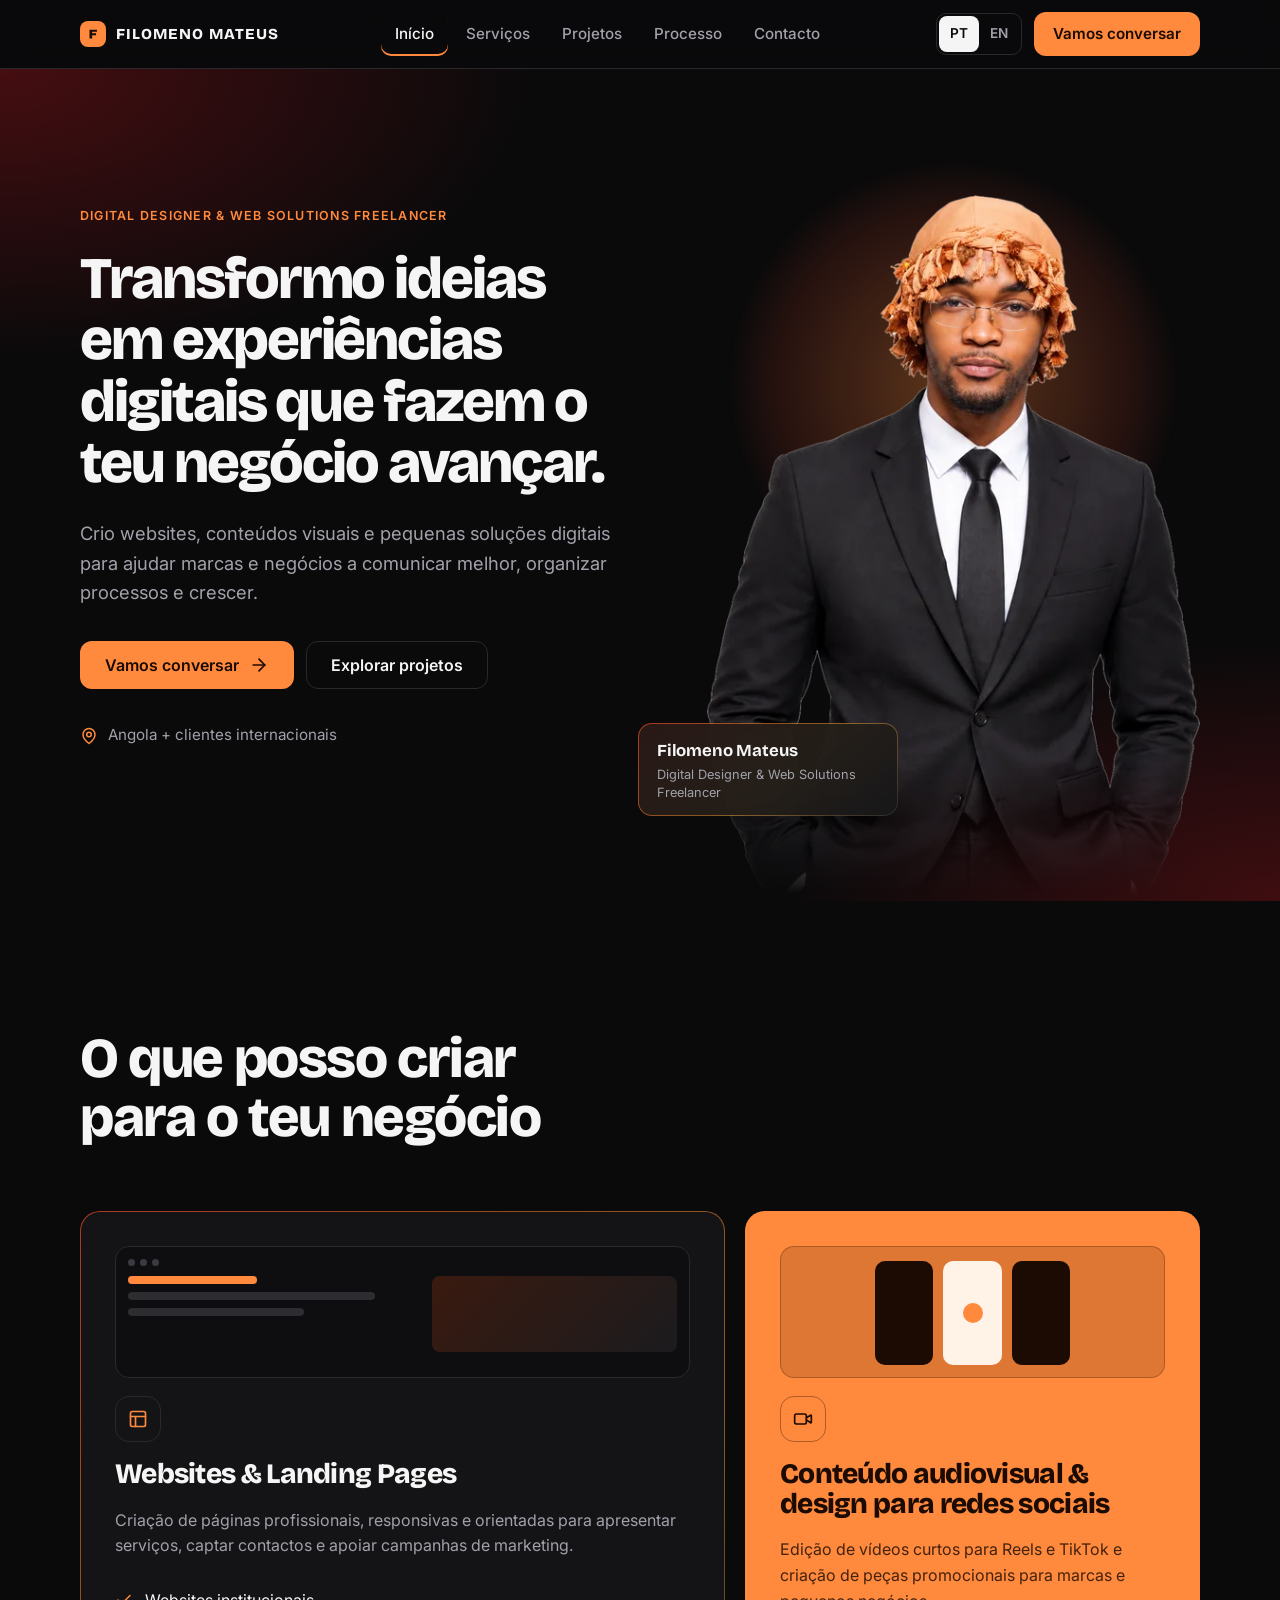
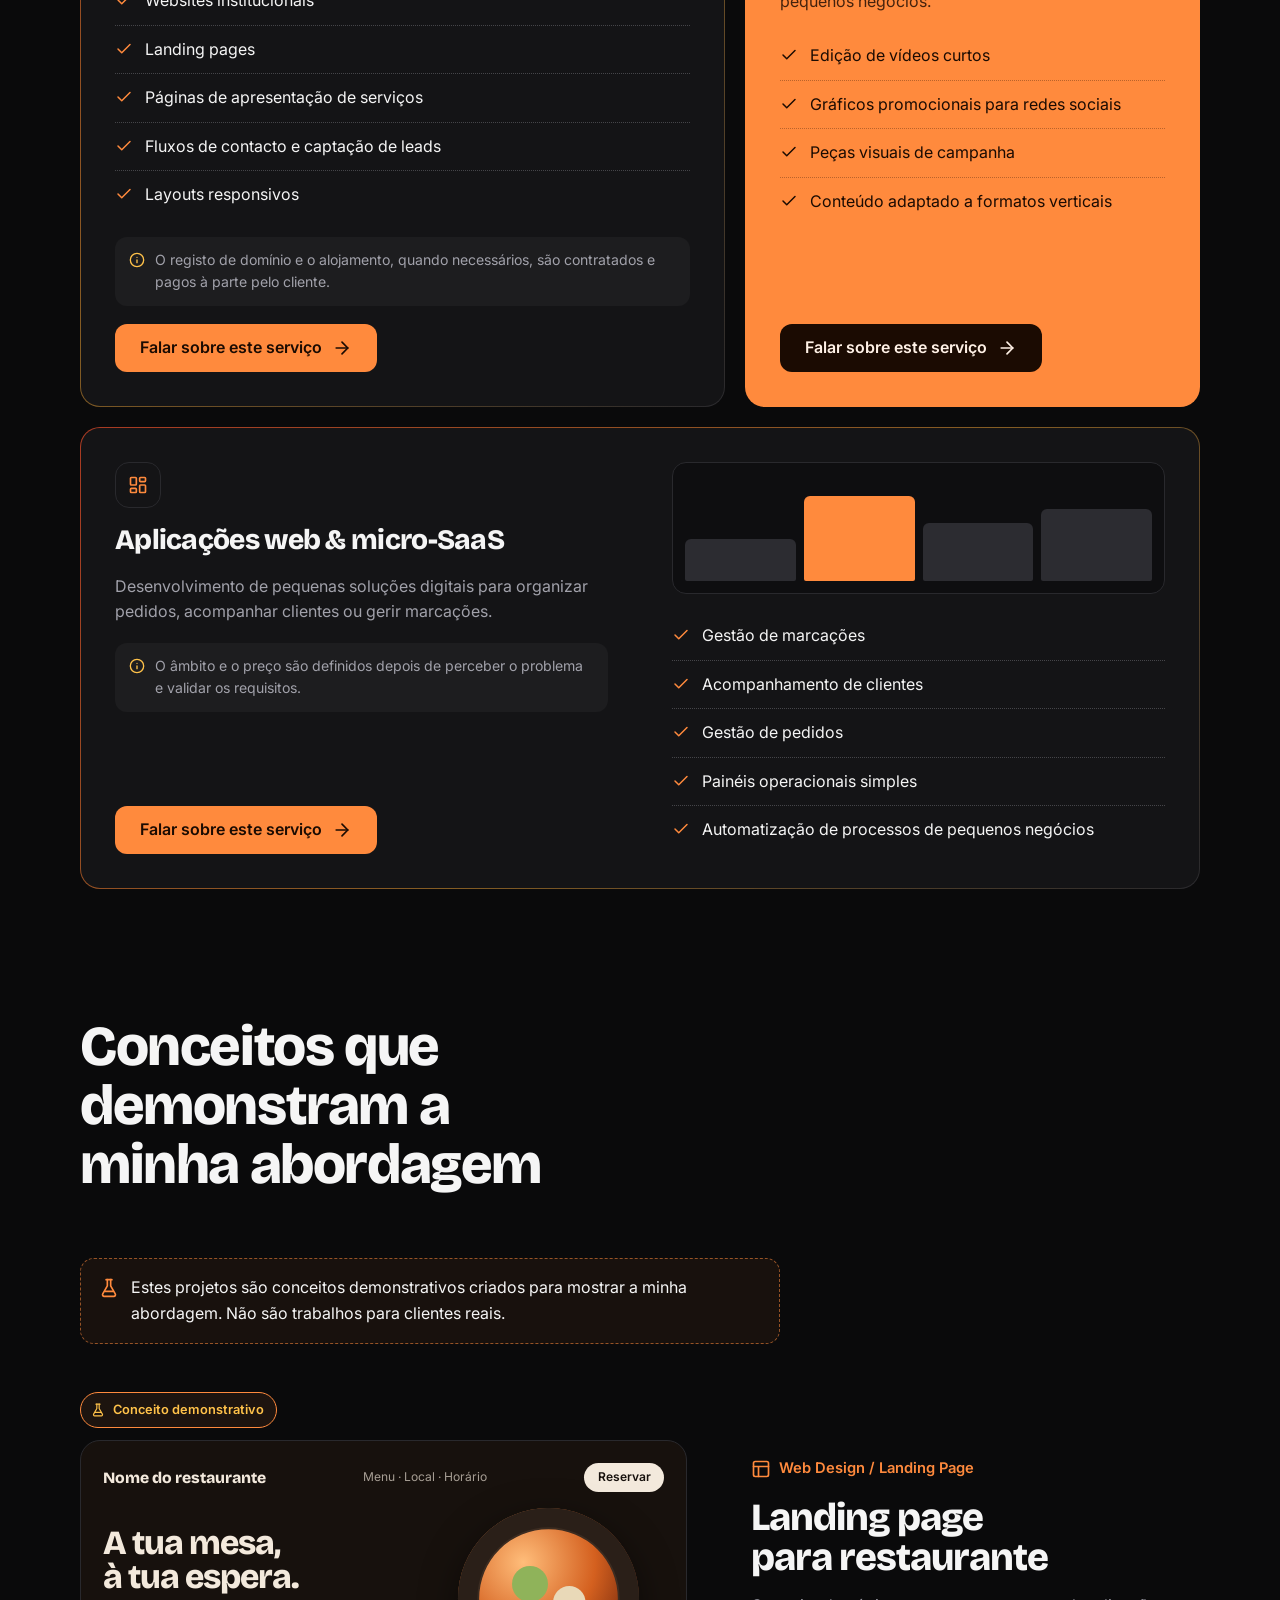
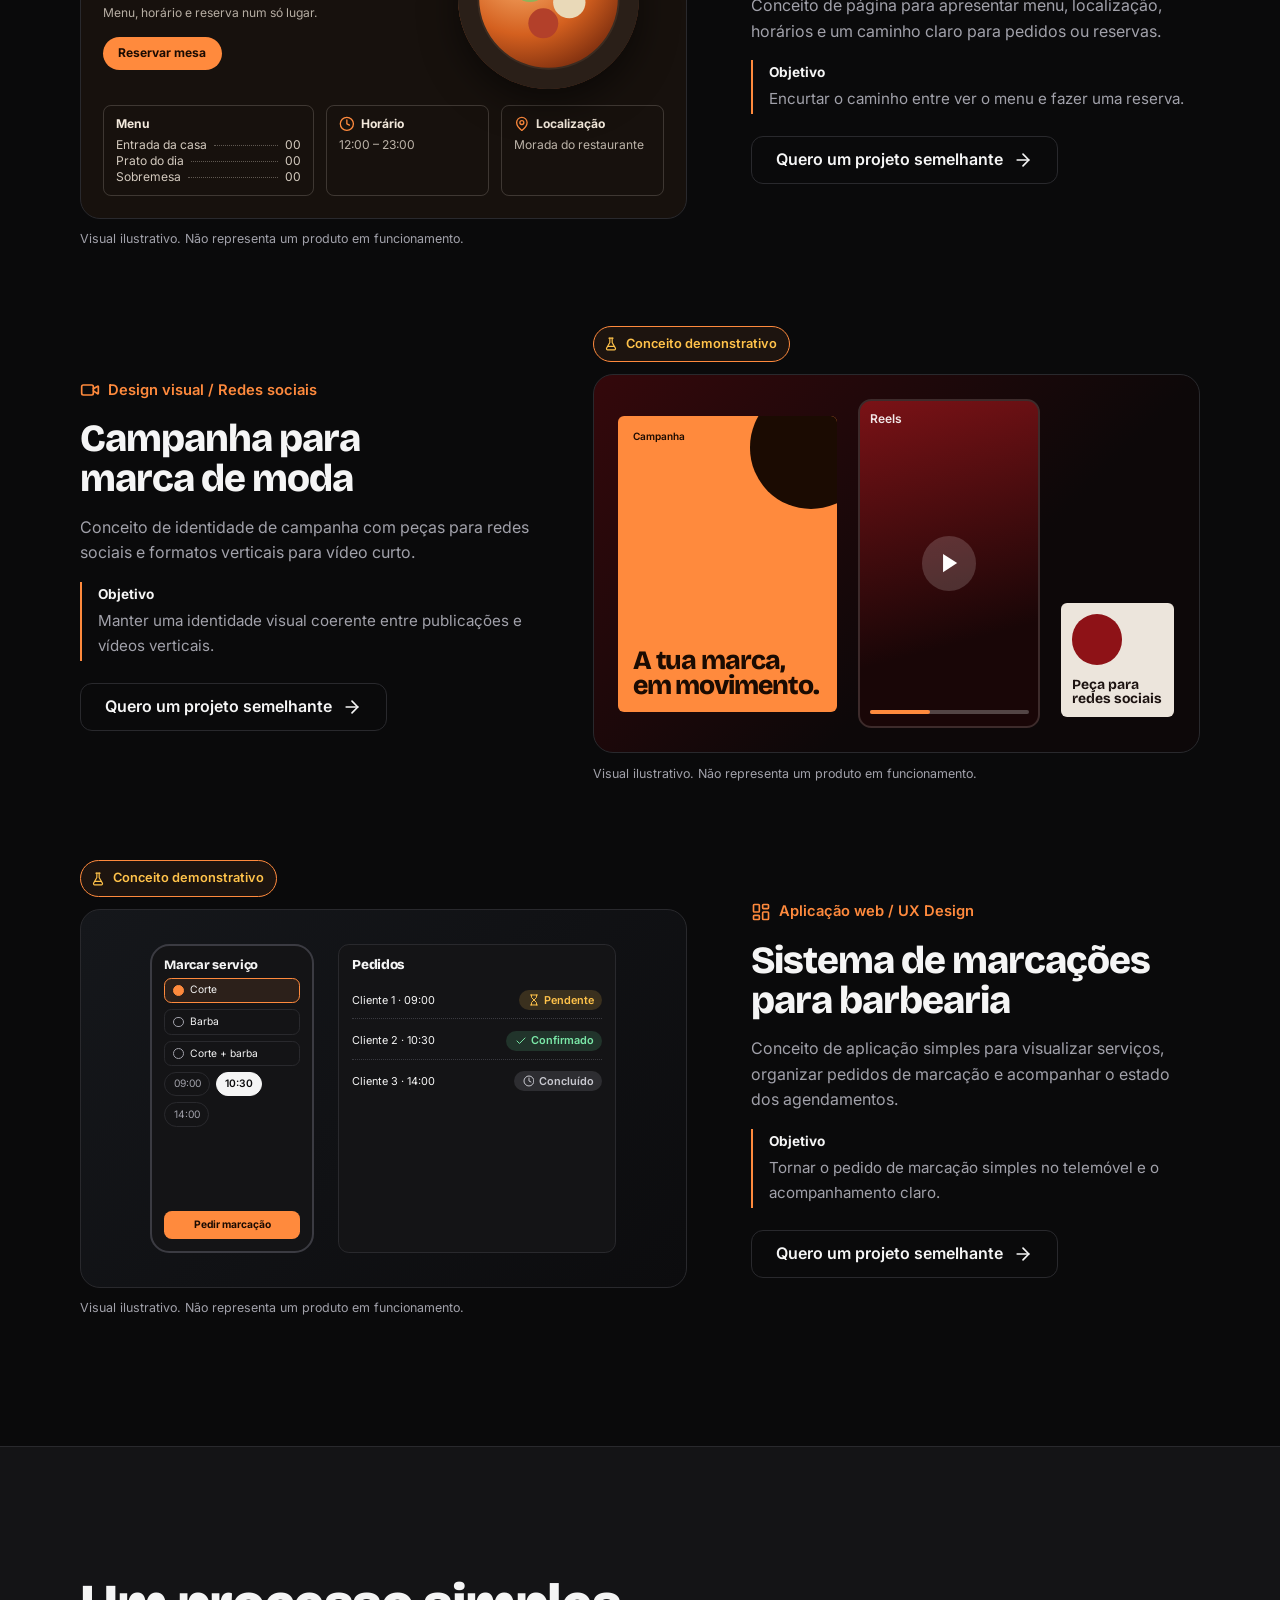
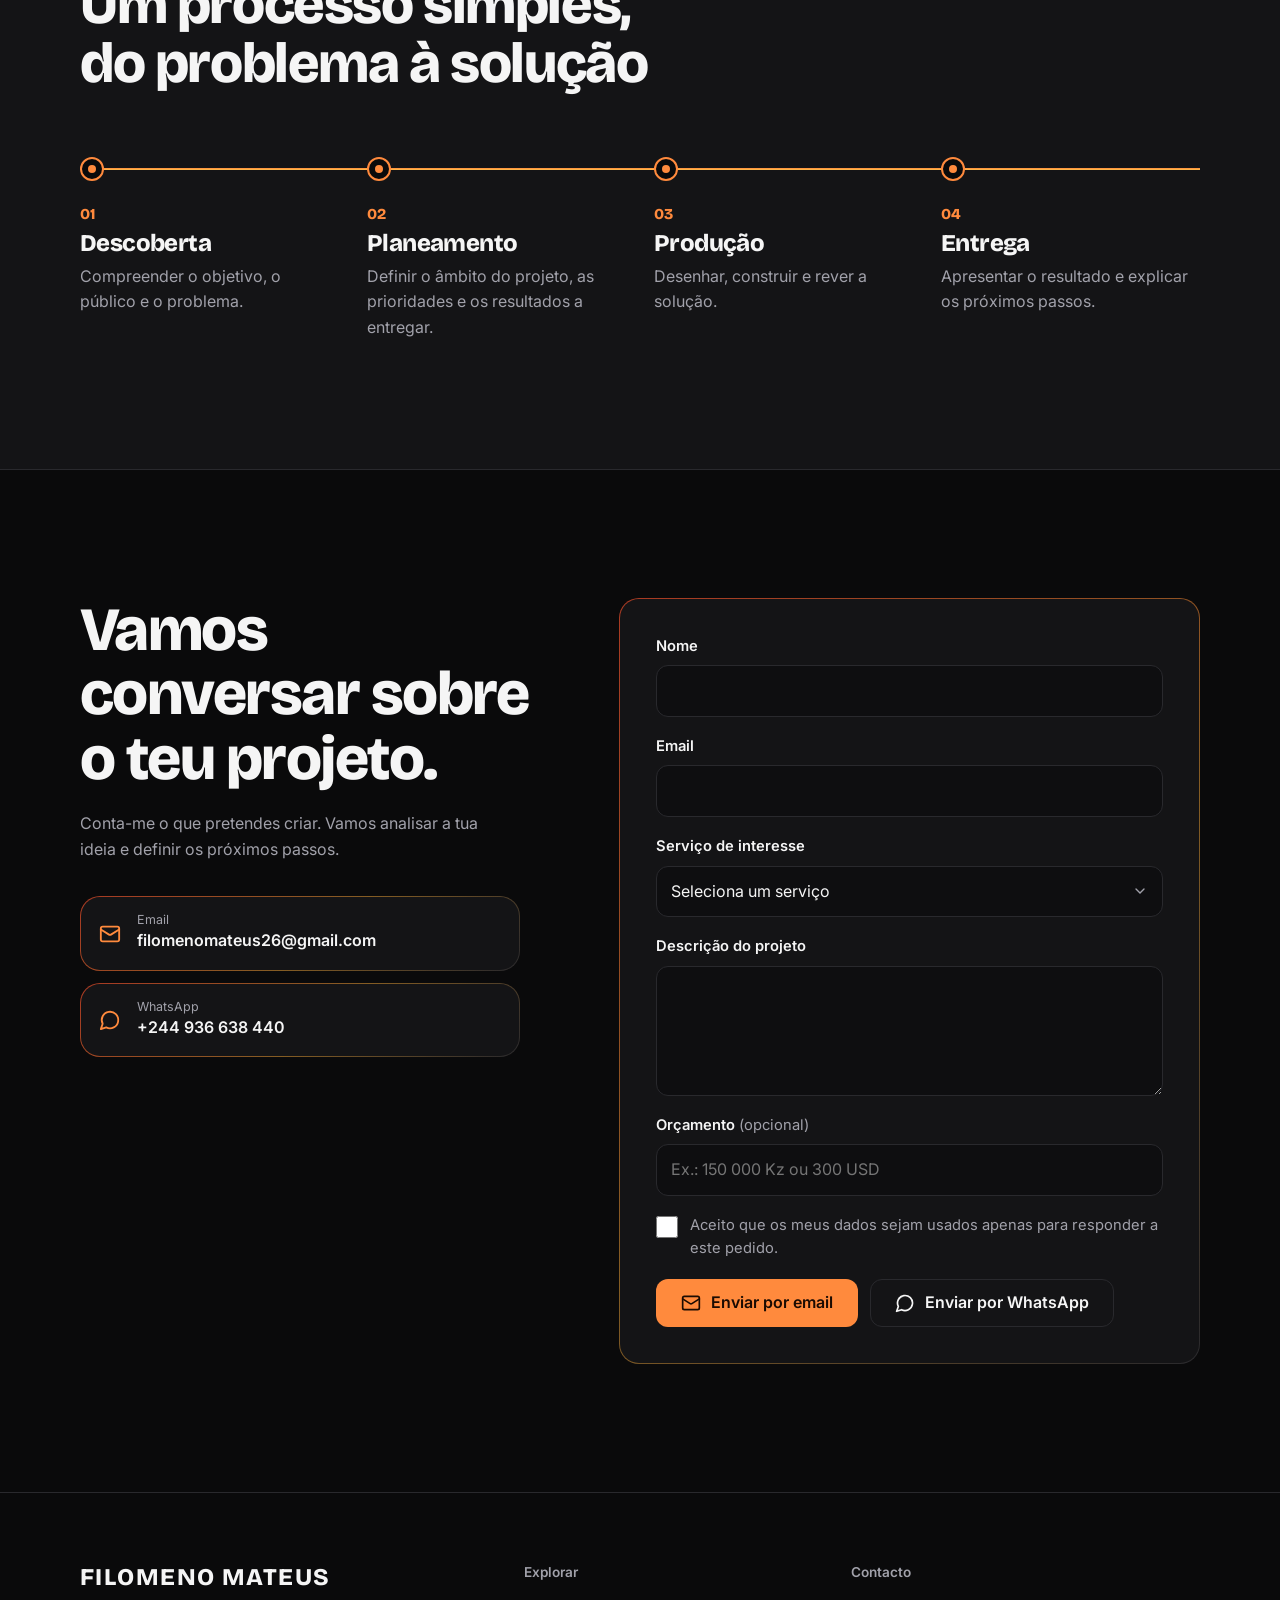
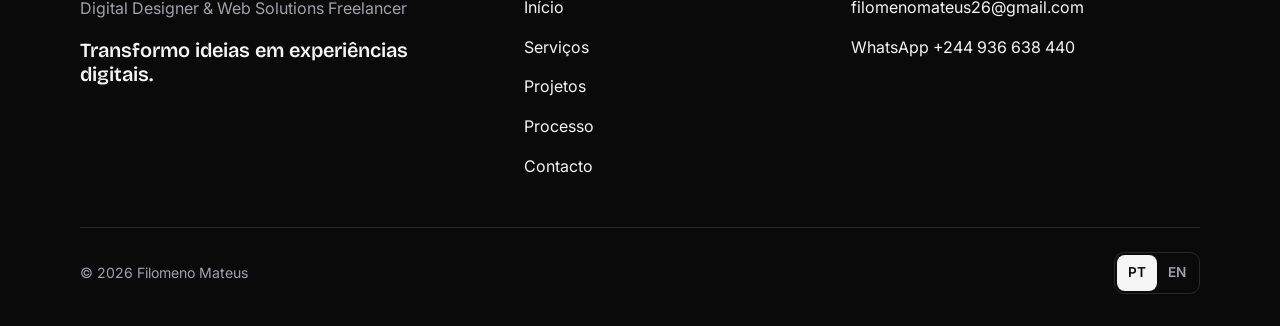
==== index.html @ 809957e8 "Add files via upload" ====
<!DOCTYPE html>
<html lang="pt" data-theme="dark">
<head>
<meta charset="utf-8">
<meta name="viewport" content="width=device-width, initial-scale=1, viewport-fit=cover">
<title>Filomeno Mateus — Digital Designer & Web Solutions Freelancer</title>
<meta name="description" content="Websites, conteúdos visuais e pequenas soluções digitais para marcas e negócios. Filomeno Mateus, Digital Designer & Web Solutions Freelancer em Angola.">
<meta property="og:type" content="website">
<meta property="og:title" content="Filomeno Mateus — Digital Designer & Web Solutions Freelancer">
<meta property="og:description" content="Websites, conteúdos visuais e pequenas soluções digitais para marcas e negócios.">
<meta property="og:locale" content="pt_AO">
<meta property="og:locale:alternate" content="en_US">
<meta name="theme-color" content="#0A0A0B">
<meta name="twitter:card" content="summary_large_image">
<link rel="preload" as="image" href="assets/img/filomeno-mateus-780.webp" imagesrcset="assets/img/filomeno-mateus-520.webp 520w, assets/img/filomeno-mateus-780.webp 780w, assets/img/filomeno-mateus-994.webp 994w" imagesizes="(min-width:900px) 520px, 86vw" fetchpriority="high">
<!-- Quando tiveres o domínio real, descomenta e substitui O-TEU-DOMINIO (ver README):
<link rel="canonical" href="https://O-TEU-DOMINIO/">
<meta property="og:url" content="https://O-TEU-DOMINIO/">
<meta property="og:image" content="https://O-TEU-DOMINIO/og-image.png">
-->
<link rel="icon" href="favicon.svg" type="image/svg+xml">
<link rel="apple-touch-icon" href="apple-touch-icon.png">
<link rel="preconnect" href="https://fonts.googleapis.com">
<link rel="preconnect" href="https://fonts.gstatic.com" crossorigin>
<link href="https://fonts.googleapis.com/css2?family=Bricolage+Grotesque:opsz,wght@12..96,400;12..96,600;12..96,800&family=Inter:wght@400;500;600&display=swap" rel="stylesheet">
<script src="assets/js/boot.js"></script>
<link rel="stylesheet" href="assets/css/styles.css">
</head>
<body>

<svg width="0" height="0" style="position:absolute" aria-hidden="true" focusable="false">
  <defs>
    <symbol id="i-arrow" viewBox="0 0 24 24"><path d="M5 12h14"/><path d="m12 5 7 7-7 7"/></symbol>
    <symbol id="i-menu" viewBox="0 0 24 24"><path d="M4 6h16M4 12h16M4 18h16"/></symbol>
    <symbol id="i-x" viewBox="0 0 24 24"><path d="M18 6 6 18M6 6l12 12"/></symbol>
    <symbol id="i-mail" viewBox="0 0 24 24"><rect x="2" y="4" width="20" height="16" rx="2"/><path d="m22 7-8.97 5.7a1.94 1.94 0 0 1-2.06 0L2 7"/></symbol>
    <symbol id="i-chat" viewBox="0 0 24 24"><path d="M7.9 20A9 9 0 1 0 4 16.1L2 22Z"/></symbol>
    <symbol id="i-pin" viewBox="0 0 24 24"><path d="M20 10c0 6-8 12-8 12s-8-6-8-12a8 8 0 0 1 16 0Z"/><circle cx="12" cy="10" r="3"/></symbol>
    <symbol id="i-layout" viewBox="0 0 24 24"><rect x="3" y="3" width="18" height="18" rx="2"/><path d="M3 9h18M9 21V9"/></symbol>
    <symbol id="i-video" viewBox="0 0 24 24"><path d="m16 13 5.22 3.48a.5.5 0 0 0 .78-.42V7.94a.5.5 0 0 0-.75-.43L16 10.5"/><rect x="2" y="6" width="14" height="12" rx="2"/></symbol>
    <symbol id="i-dash" viewBox="0 0 24 24"><rect x="3" y="3" width="7" height="9" rx="1"/><rect x="14" y="3" width="7" height="5" rx="1"/><rect x="14" y="12" width="7" height="9" rx="1"/><rect x="3" y="16" width="7" height="5" rx="1"/></symbol>
    <symbol id="i-check" viewBox="0 0 24 24"><path d="M20 6 9 17l-5-5"/></symbol>
    <symbol id="i-info" viewBox="0 0 24 24"><circle cx="12" cy="12" r="10"/><path d="M12 16v-4M12 8h.01"/></symbol>
    <symbol id="i-clock" viewBox="0 0 24 24"><circle cx="12" cy="12" r="10"/><path d="M12 6v6l4 2"/></symbol>
    <symbol id="i-flask" viewBox="0 0 24 24"><path d="M10 2v7.5L4.5 19a2 2 0 0 0 1.7 3h11.6a2 2 0 0 0 1.7-3L14 9.5V2"/><path d="M8.5 2h7M7 16h10"/></symbol>
    <symbol id="i-hourglass" viewBox="0 0 24 24"><path d="M5 22h14M5 2h14M17 22v-4.17a2 2 0 0 0-.59-1.42L12 12l-4.41 4.41A2 2 0 0 0 7 17.83V22M7 2v4.17a2 2 0 0 0 .59 1.42L12 12l4.41-4.41A2 2 0 0 0 17 6.17V2"/></symbol>
    <symbol id="i-play" viewBox="0 0 24 24"><path d="M6 3l14 9-14 9Z"/></symbol>
  </defs>
</svg>

<a class="skip" href="#main" data-i18n="skip">Saltar para o conteúdo</a>

<header class="site-header">
  <div class="wrap">
    <div class="bar">
      <a class="brand" href="#home" aria-label="Filomeno Mateus">
        <span class="brand-mark" aria-hidden="true"><svg viewBox="0 0 64 64"><path d="M16 52V12h34v10H28v6h18v10H28v14z"/></svg></span>
        FILOMENO MATEUS
      </a>
      <nav class="nav" id="nav" aria-label="Principal" data-i18n-attr="aria-label:nav.aria">
        <a href="#home" data-i18n="nav.home">Início</a>
        <a href="#services" data-i18n="nav.services">Serviços</a>
        <a href="#projects" data-i18n="nav.projects">Projetos</a>
        <a href="#process" data-i18n="nav.process">Processo</a>
        <a href="#contact" data-i18n="nav.contact">Contacto</a>
      </nav>
      <div class="actions">
        <div class="lang" role="group" aria-label="Idioma" data-i18n-attr="aria-label:lang.aria">
          <button type="button" data-lang="pt" aria-pressed="true">PT</button>
          <button type="button" data-lang="en" aria-pressed="false">EN</button>
        </div>
        <a class="btn btn-accent sm header-cta" href="#contact" data-i18n="cta.talk">Vamos conversar</a>
        <button class="burger" id="burger" type="button" aria-expanded="false" aria-controls="mnav" aria-label="Menu" data-i18n-attr="aria-label:nav.menu">
          <svg class="icon" id="burger-i"><use href="#i-menu"/></svg>
        </button>
      </div>
    </div>
    <div class="mnav" id="mnav" hidden>
      <a class="l" href="#home" data-i18n="nav.home">Início</a>
      <a class="l" href="#services" data-i18n="nav.services">Serviços</a>
      <a class="l" href="#projects" data-i18n="nav.projects">Projetos</a>
      <a class="l" href="#process" data-i18n="nav.process">Processo</a>
      <a class="l" href="#contact" data-i18n="nav.contact">Contacto</a>
      <a class="btn btn-accent" href="#contact" data-i18n="cta.talk">Vamos conversar</a>
    </div>
  </div>
</header>

<main id="main">

<!-- ================= HERO ================= -->
<section class="hero" id="home" aria-labelledby="hero-h">
  <div class="wrap hero-grid">
    <div class="hero-copy">
      <p class="eyebrow" data-seq style="--d:0" data-i18n="hero.eyebrow">DIGITAL DESIGNER &amp; WEB SOLUTIONS FREELANCER</p>
      <h1 id="hero-h" data-seq style="--d:1" data-i18n="hero.h1">Transformo ideias em experiências digitais que fazem o teu negócio avançar.</h1>
      <p class="lead" data-seq style="--d:2" data-i18n="hero.sub">Crio websites, conteúdos visuais e pequenas soluções digitais para ajudar marcas e negócios a comunicar melhor, organizar processos e crescer.</p>
      <div class="cta-row" data-seq style="--d:3">
        <a class="btn btn-accent" href="#contact"><span data-i18n="hero.cta1">Vamos conversar</span><svg class="icon" aria-hidden="true"><use href="#i-arrow"/></svg></a>
        <a class="btn btn-ghost" href="#projects" data-i18n="hero.cta2">Explorar projetos</a>
      </div>
      <p class="place" data-seq style="--d:4"><svg class="icon" aria-hidden="true"><use href="#i-pin"/></svg><span data-i18n="hero.label">Angola + clientes internacionais</span></p>
    </div>
    <figure class="hero-fig">
      <div class="glow" aria-hidden="true"></div>
      <!-- Para trocar a fotografia: substitui os ficheiros em assets/img (mesmos nomes) ou ajusta src/srcset. Vê o README. -->
      <img class="portrait" src="assets/img/filomeno-mateus-780.webp" srcset="assets/img/filomeno-mateus-520.webp 520w, assets/img/filomeno-mateus-780.webp 780w, assets/img/filomeno-mateus-994.webp 994w" sizes="(min-width:900px) 520px, 86vw" width="780" height="1116" decoding="async" alt="Retrato de Filomeno Mateus, de fato preto, óculos e barrete cor de laranja com borlas" data-i18n-attr="alt:hero.alt" fetchpriority="high">
      <figcaption class="id-card">
        <strong>Filomeno Mateus</strong>
        <span data-i18n="role">Digital Designer &amp; Web Solutions Freelancer</span>
      </figcaption>
    </figure>
  </div>
</section>

<!-- ================= SERVICES ================= -->
<section class="sec" id="services" aria-labelledby="services-h">
  <div class="wrap">
    <div class="sec-head">
      <h2 id="services-h" data-i18n="svc.title">O que posso criar para o teu negócio</h2>
    </div>
    <div class="svc-grid">

      <article class="svc svc-1 frame">
        <div class="mini" aria-hidden="true"><div class="mini-b"><i></i><i></i><i></i></div><div><div><div class="bar-l a"></div><div class="bar-l w"></div><div class="bar-l s"></div></div><div class="blk"></div></div></div>
        <span class="svc-ico" aria-hidden="true"><svg class="icon"><use href="#i-layout"/></svg></span>
        <h3 data-i18n="svc.1.t">Websites &amp; Landing Pages</h3>
        <p class="d" data-i18n="svc.1.d">Criação de páginas profissionais, responsivas e orientadas para apresentar serviços, captar contactos e apoiar campanhas de marketing.</p>
        <ul class="dots">
          <li><svg class="icon" aria-hidden="true"><use href="#i-check"/></svg><span data-i18n="svc.1.l1">Websites institucionais</span></li>
          <li><svg class="icon" aria-hidden="true"><use href="#i-check"/></svg><span data-i18n="svc.1.l2">Landing pages</span></li>
          <li><svg class="icon" aria-hidden="true"><use href="#i-check"/></svg><span data-i18n="svc.1.l3">Páginas de apresentação de serviços</span></li>
          <li><svg class="icon" aria-hidden="true"><use href="#i-check"/></svg><span data-i18n="svc.1.l4">Fluxos de contacto e captação de leads</span></li>
          <li><svg class="icon" aria-hidden="true"><use href="#i-check"/></svg><span data-i18n="svc.1.l5">Layouts responsivos</span></li>
        </ul>
        <p class="note"><svg class="icon" aria-hidden="true"><use href="#i-info"/></svg><span data-i18n="svc.1.n">O registo de domínio e o alojamento, quando necessários, são contratados e pagos à parte pelo cliente.</span></p>
        <a class="btn btn-accent" href="#contact" data-service="websites"><span data-i18n="svc.cta">Falar sobre este serviço</span><svg class="icon" aria-hidden="true"><use href="#i-arrow"/></svg></a>
      </article>

      <article class="svc svc-2 frame">
        <div class="mini mini-v" aria-hidden="true"><i></i><i></i><i></i></div>
        <span class="svc-ico" aria-hidden="true"><svg class="icon"><use href="#i-video"/></svg></span>
        <h3 data-i18n="svc.2.t">Conteúdo audiovisual &amp; design para redes sociais</h3>
        <p class="d" data-i18n="svc.2.d">Edição de vídeos curtos para Reels e TikTok e criação de peças promocionais para marcas e pequenos negócios.</p>
        <ul class="dots">
          <li><svg class="icon" aria-hidden="true"><use href="#i-check"/></svg><span data-i18n="svc.2.l1">Edição de vídeos curtos</span></li>
          <li><svg class="icon" aria-hidden="true"><use href="#i-check"/></svg><span data-i18n="svc.2.l2">Gráficos promocionais para redes sociais</span></li>
          <li><svg class="icon" aria-hidden="true"><use href="#i-check"/></svg><span data-i18n="svc.2.l3">Peças visuais de campanha</span></li>
          <li><svg class="icon" aria-hidden="true"><use href="#i-check"/></svg><span data-i18n="svc.2.l4">Conteúdo adaptado a formatos verticais</span></li>
        </ul>
        <a class="btn btn-dark" href="#contact" data-service="content"><span data-i18n="svc.cta">Falar sobre este serviço</span><svg class="icon" aria-hidden="true"><use href="#i-arrow"/></svg></a>
      </article>

      <article class="svc svc-3 frame">
        <div class="col">
          <span class="svc-ico" aria-hidden="true"><svg class="icon"><use href="#i-dash"/></svg></span>
          <h3 data-i18n="svc.3.t">Aplicações web &amp; micro-SaaS</h3>
          <p class="d" data-i18n="svc.3.d">Desenvolvimento de pequenas soluções digitais para organizar pedidos, acompanhar clientes ou gerir marcações.</p>
          <p class="note"><svg class="icon" aria-hidden="true"><use href="#i-info"/></svg><span data-i18n="svc.3.n">O âmbito e o preço são definidos depois de perceber o problema e validar os requisitos.</span></p>
          <a class="btn btn-accent" href="#contact" data-service="apps"><span data-i18n="svc.cta">Falar sobre este serviço</span><svg class="icon" aria-hidden="true"><use href="#i-arrow"/></svg></a>
        </div>
        <div class="col">
          <div class="mini" aria-hidden="true"><div class="mini-d"><i style="height:40%"></i><i style="height:80%"></i><i style="height:55%"></i><i style="height:68%"></i></div></div>
          <ul class="dots">
            <li><svg class="icon" aria-hidden="true"><use href="#i-check"/></svg><span data-i18n="svc.3.l1">Gestão de marcações</span></li>
            <li><svg class="icon" aria-hidden="true"><use href="#i-check"/></svg><span data-i18n="svc.3.l2">Acompanhamento de clientes</span></li>
            <li><svg class="icon" aria-hidden="true"><use href="#i-check"/></svg><span data-i18n="svc.3.l3">Gestão de pedidos</span></li>
            <li><svg class="icon" aria-hidden="true"><use href="#i-check"/></svg><span data-i18n="svc.3.l4">Painéis operacionais simples</span></li>
            <li><svg class="icon" aria-hidden="true"><use href="#i-check"/></svg><span data-i18n="svc.3.l5">Automatização de processos de pequenos negócios</span></li>
          </ul>
        </div>
      </article>

    </div>
  </div>
</section>

<!-- ================= PROJECTS ================= -->
<section class="sec" id="projects" aria-labelledby="projects-h" style="padding-top:0">
  <div class="wrap">
    <div class="sec-head">
      <h2 id="projects-h" data-i18n="prj.title">Conceitos que demonstram a minha abordagem</h2>
    </div>
    <p class="disclaimer"><svg class="icon" aria-hidden="true"><use href="#i-flask"/></svg><span data-i18n="prj.disc">Estes projetos são conceitos demonstrativos criados para mostrar a minha abordagem. Não são trabalhos para clientes reais.</span></p>

    <div class="cases">

      <!-- PROJECT 1 -->
      <article class="case" aria-labelledby="p1-t">
        <div>
          <span class="badge"><svg class="icon" aria-hidden="true"><use href="#i-flask"/></svg><span data-i18n="prj.badge">Conceito demonstrativo</span></span>
          <div class="vis v-rest" role="img" aria-label="Pré-visualização ilustrativa de uma landing page de restaurante com menu, horário, localização e botão de reserva" data-i18n-attr="aria-label:p1.alt">
            <div class="mock rest" aria-hidden="true">
              <div class="rest-top"><span class="rest-logo" data-i18n="m1.logo">Nome do restaurante</span><span class="rest-links" data-i18n="m1.links">Menu · Local · Horário</span><span class="rest-btn" data-i18n="m1.btn">Reservar</span></div>
              <div class="rest-body">
                <div><h4 class="rest-h" data-i18n="m1.h">A tua mesa, à tua espera.</h4><p class="rest-p" data-i18n="m1.p">Menu, horário e reserva num só lugar.</p><span class="rest-cta" data-i18n="m1.cta">Reservar mesa</span></div>
                <div class="plate"></div>
              </div>
              <div class="rest-foot">
                <div class="rest-box"><b><span data-i18n="m1.menu">Menu</span></b>
                  <div class="rest-row"><span data-i18n="m1.i1">Entrada da casa</span><i></i><span>00</span></div>
                  <div class="rest-row"><span data-i18n="m1.i2">Prato do dia</span><i></i><span>00</span></div>
                  <div class="rest-row"><span data-i18n="m1.i3">Sobremesa</span><i></i><span>00</span></div></div>
                <div class="rest-box"><b><svg class="icon"><use href="#i-clock"/></svg><span data-i18n="m1.hours">Horário</span></b><small>12:00 – 23:00</small></div>
                <div class="rest-box"><b><svg class="icon"><use href="#i-pin"/></svg><span data-i18n="m1.loc">Localização</span></b><small data-i18n="m1.addr">Morada do restaurante</small></div>
              </div>
            </div>
          </div>
          <p class="vis-cap" data-i18n="prj.cap">Visual ilustrativo. Não representa um produto em funcionamento.</p>
        </div>
        <div class="case-info">
          <span class="cat"><svg class="icon" aria-hidden="true"><use href="#i-layout"/></svg><span data-i18n="p1.cat">Web Design / Landing Page</span></span>
          <h3 id="p1-t" data-i18n="p1.t">Landing page para restaurante</h3>
          <p class="d" data-i18n="p1.d">Conceito de página para apresentar menu, localização, horários e um caminho claro para pedidos ou reservas.</p>
          <div class="obj"><b data-i18n="prj.obj">Objetivo</b><span data-i18n="p1.o">Encurtar o caminho entre ver o menu e fazer uma reserva.</span></div>
          <a class="btn btn-ghost" href="#contact" data-service="websites" data-project="p1"><span data-i18n="prj.cta">Quero um projeto semelhante</span><svg class="icon" aria-hidden="true"><use href="#i-arrow"/></svg></a>
        </div>
      </article>

      <!-- PROJECT 2 -->
      <article class="case flip" aria-labelledby="p2-t">
        <div>
          <span class="badge"><svg class="icon" aria-hidden="true"><use href="#i-flask"/></svg><span data-i18n="prj.badge">Conceito demonstrativo</span></span>
          <div class="vis v-fash" role="img" aria-label="Pré-visualização ilustrativa de uma campanha de moda com cartaz, publicação para redes sociais e vídeo vertical" data-i18n-attr="aria-label:p2.alt">
            <div class="mock fash" aria-hidden="true">
              <div class="poster"><small data-i18n="m2.k">Campanha</small><h4 data-i18n="m2.h">A tua marca, em movimento.</h4></div>
              <div class="reel"><span class="tag">Reels</span><span class="pl"><svg viewBox="0 0 24 24"><use href="#i-play"/></svg></span><span class="pg"></span></div>
              <div class="sq"><i></i><b data-i18n="m2.sq">Peça para redes sociais</b></div>
            </div>
          </div>
          <p class="vis-cap" data-i18n="prj.cap">Visual ilustrativo. Não representa um produto em funcionamento.</p>
        </div>
        <div class="case-info">
          <span class="cat"><svg class="icon" aria-hidden="true"><use href="#i-video"/></svg><span data-i18n="p2.cat">Design visual / Redes sociais</span></span>
          <h3 id="p2-t" data-i18n="p2.t">Campanha para marca de moda</h3>
          <p class="d" data-i18n="p2.d">Conceito de identidade de campanha com peças para redes sociais e formatos verticais para vídeo curto.</p>
          <div class="obj"><b data-i18n="prj.obj">Objetivo</b><span data-i18n="p2.o">Manter uma identidade visual coerente entre publicações e vídeos verticais.</span></div>
          <a class="btn btn-ghost" href="#contact" data-service="content" data-project="p2"><span data-i18n="prj.cta">Quero um projeto semelhante</span><svg class="icon" aria-hidden="true"><use href="#i-arrow"/></svg></a>
        </div>
      </article>

      <!-- PROJECT 3 -->
      <article class="case" aria-labelledby="p3-t">
        <div>
          <span class="badge"><svg class="icon" aria-hidden="true"><use href="#i-flask"/></svg><span data-i18n="prj.badge">Conceito demonstrativo</span></span>
          <div class="vis v-barb" role="img" aria-label="Pré-visualização ilustrativa de uma aplicação de marcações para barbearia: ecrã de telemóvel para escolher serviço e painel com estados dos pedidos" data-i18n-attr="aria-label:p3.alt">
            <div class="mock barb" aria-hidden="true">
              <div class="phone">
                <h4 data-i18n="m3.h">Marcar serviço</h4>
                <div class="opt on"><i></i><span data-i18n="m3.s1">Corte</span></div>
                <div class="opt"><i></i><span data-i18n="m3.s2">Barba</span></div>
                <div class="opt"><i></i><span data-i18n="m3.s3">Corte + barba</span></div>
                <div class="slots"><span>09:00</span><span class="on">10:30</span><span>14:00</span></div>
                <div class="go" data-i18n="m3.go">Pedir marcação</div>
              </div>
              <div class="dash">
                <h4 data-i18n="m3.d">Pedidos</h4>
                <div class="req"><span><span data-i18n="m3.c">Cliente</span> 1 · 09:00</span><span class="chip c-p"><svg class="icon"><use href="#i-hourglass"/></svg><span data-i18n="m3.st1">Pendente</span></span></div>
                <div class="req"><span><span data-i18n="m3.c">Cliente</span> 2 · 10:30</span><span class="chip c-o"><svg class="icon"><use href="#i-check"/></svg><span data-i18n="m3.st2">Confirmado</span></span></div>
                <div class="req"><span><span data-i18n="m3.c">Cliente</span> 3 · 14:00</span><span class="chip c-d"><svg class="icon"><use href="#i-clock"/></svg><span data-i18n="m3.st3">Concluído</span></span></div>
              </div>
            </div>
          </div>
          <p class="vis-cap" data-i18n="prj.cap">Visual ilustrativo. Não representa um produto em funcionamento.</p>
        </div>
        <div class="case-info">
          <span class="cat"><svg class="icon" aria-hidden="true"><use href="#i-dash"/></svg><span data-i18n="p3.cat">Aplicação web / UX Design</span></span>
          <h3 id="p3-t" data-i18n="p3.t">Sistema de marcações para barbearia</h3>
          <p class="d" data-i18n="p3.d">Conceito de aplicação simples para visualizar serviços, organizar pedidos de marcação e acompanhar o estado dos agendamentos.</p>
          <div class="obj"><b data-i18n="prj.obj">Objetivo</b><span data-i18n="p3.o">Tornar o pedido de marcação simples no telemóvel e o acompanhamento claro.</span></div>
          <a class="btn btn-ghost" href="#contact" data-service="apps" data-project="p3"><span data-i18n="prj.cta">Quero um projeto semelhante</span><svg class="icon" aria-hidden="true"><use href="#i-arrow"/></svg></a>
        </div>
      </article>

    </div>
  </div>
</section>

<!-- ================= PROCESS ================= -->
<section class="sec process" id="process" aria-labelledby="process-h">
  <div class="wrap">
    <div class="sec-head"><h2 id="process-h" data-i18n="prc.title">Um processo simples, do problema à solução</h2></div>
    <div class="timeline" id="timeline">
      <span class="track" aria-hidden="true"></span>
      <ol class="steps">
      <li class="step" style="--i:0"><span class="node" aria-hidden="true"></span><span class="n">01</span><h3 data-i18n="prc.1.t">Descoberta</h3><p data-i18n="prc.1.d">Compreender o objetivo, o público e o problema.</p></li>
      <li class="step" style="--i:1"><span class="node" aria-hidden="true"></span><span class="n">02</span><h3 data-i18n="prc.2.t">Planeamento</h3><p data-i18n="prc.2.d">Definir o âmbito do projeto, as prioridades e os resultados a entregar.</p></li>
      <li class="step" style="--i:2"><span class="node" aria-hidden="true"></span><span class="n">03</span><h3 data-i18n="prc.3.t">Produção</h3><p data-i18n="prc.3.d">Desenhar, construir e rever a solução.</p></li>
      <li class="step" style="--i:3"><span class="node" aria-hidden="true"></span><span class="n">04</span><h3 data-i18n="prc.4.t">Entrega</h3><p data-i18n="prc.4.d">Apresentar o resultado e explicar os próximos passos.</p></li>
      </ol>
    </div>
  </div>
</section>

<!-- ================= CONTACT ================= -->
<section class="sec contact" id="contact" aria-labelledby="contact-h">
  <div class="wrap contact-grid">
    <div>
      <h2 id="contact-h" data-i18n="ct.h">Vamos conversar sobre o teu projeto.</h2>
      <p class="intro" data-i18n="ct.p">Conta-me o que pretendes criar. Vamos analisar a tua ideia e definir os próximos passos.</p>
      <div class="methods">
        <a class="method frame" id="mail-link" href="mailto:filomenomateus26@gmail.com"><svg class="icon" aria-hidden="true"><use href="#i-mail"/></svg><div><small data-i18n="ct.email">Email</small><span>filomenomateus26@gmail.com</span></div></a>
        <a class="method frame" id="wa-link" href="https://wa.me/244936638440" target="_blank" rel="noopener"><svg class="icon" aria-hidden="true"><use href="#i-chat"/></svg><div><small>WhatsApp</small><span>+244 936 638 440</span></div></a>
      </div>
      <div class="socials" id="socials" hidden aria-label="Redes sociais" data-i18n-attr="aria-label:ct.social"></div>
    </div>

    <form class="form frame" id="form" novalidate aria-labelledby="contact-h">
      <div class="hp" aria-hidden="true"><label>Website<input type="text" name="website" id="f-hp" tabindex="-1" autocomplete="off"></label></div>
      <div class="field"><label for="f-name" data-i18n="f.name">Nome</label><input class="inp" id="f-name" name="name" type="text" autocomplete="name" aria-describedby="e-name" required><p class="err" id="e-name"></p></div>
      <div class="field"><label for="f-email" data-i18n="f.email">Email</label><input class="inp" id="f-email" name="email" type="email" autocomplete="email" inputmode="email" aria-describedby="e-email" required><p class="err" id="e-email"></p></div>
      <div class="field"><label for="f-service" data-i18n="f.service">Serviço de interesse</label>
        <select class="sel" id="f-service" name="service" aria-describedby="e-service" required>
          <option value="" data-i18n="f.s0">Seleciona um serviço</option>
          <option value="websites" data-i18n="f.s1">Websites &amp; Landing Pages</option>
          <option value="content" data-i18n="f.s2">Conteúdo audiovisual &amp; design para redes sociais</option>
          <option value="apps" data-i18n="f.s3">Aplicações web &amp; micro-SaaS</option>
          <option value="other" data-i18n="f.s4">Ainda não sei / outro</option>
        </select><p class="err" id="e-service"></p></div>
      <div class="field"><label for="f-msg" data-i18n="f.msg">Descrição do projeto</label><textarea class="ta" id="f-msg" name="message" aria-describedby="e-msg" required></textarea><p class="err" id="e-msg"></p></div>
      <div class="field"><label for="f-budget"><span data-i18n="f.budget">Orçamento</span> <span class="opt-t" data-i18n="f.opt">(opcional)</span></label><input class="inp" id="f-budget" name="budget" type="text" data-i18n-attr="placeholder:f.bph" placeholder="Ex.: 150 000 Kz ou 300 USD" autocomplete="off"></div>
      <div class="field"><label class="consent" for="f-consent"><input type="checkbox" id="f-consent" name="consent" aria-describedby="e-consent"><span data-i18n="f.consent">Aceito que os meus dados sejam usados apenas para responder a este pedido.</span></label><p class="err" id="e-consent"></p></div>
      <div class="form-actions">
        <button class="btn btn-accent" type="submit"><svg class="icon" aria-hidden="true"><use href="#i-mail"/></svg><span data-i18n="f.send">Enviar por email</span></button>
        <button class="btn btn-ghost" type="button" id="send-wa"><svg class="icon" aria-hidden="true"><use href="#i-chat"/></svg><span data-i18n="f.sendwa">Enviar por WhatsApp</span></button>
      </div>
      <p class="status" id="status" role="status" aria-live="polite" hidden></p>
    </form>
  </div>
</section>

</main>

<footer class="foot">
  <div class="wrap">
    <div class="foot-grid">
      <div>
        <h2>FILOMENO MATEUS</h2>
        <p class="role" data-i18n="role">Digital Designer &amp; Web Solutions Freelancer</p>
        <p class="tag" data-i18n="foot.tag">Transformo ideias em experiências digitais.</p>
      </div>
      <nav aria-label="Rodapé" data-i18n-attr="aria-label:foot.nav">
        <h3 data-i18n="foot.explore">Explorar</h3>
        <ul>
          <li><a href="#home" data-i18n="nav.home">Início</a></li>
          <li><a href="#services" data-i18n="nav.services">Serviços</a></li>
          <li><a href="#projects" data-i18n="nav.projects">Projetos</a></li>
          <li><a href="#process" data-i18n="nav.process">Processo</a></li>
          <li><a href="#contact" data-i18n="nav.contact">Contacto</a></li>
        </ul>
      </nav>
      <div>
        <h3 data-i18n="foot.contact">Contacto</h3>
        <ul>
          <li><a href="mailto:filomenomateus26@gmail.com" id="foot-mail">filomenomateus26@gmail.com</a></li>
          <li><a href="https://wa.me/244936638440" id="foot-wa" target="_blank" rel="noopener">WhatsApp +244 936 638 440</a></li>
        </ul>
        <div class="socials" id="foot-socials" hidden></div>
      </div>
    </div>
    <div class="foot-bot">
      <span>© <span id="year"></span> Filomeno Mateus</span>
      <div class="lang" role="group" aria-label="Idioma" data-i18n-attr="aria-label:lang.aria">
        <button type="button" data-lang="pt" aria-pressed="true">PT</button>
        <button type="button" data-lang="en" aria-pressed="false">EN</button>
      </div>
    </div>
  </div>
</footer>

<script src="assets/js/config.js"></script>
<script src="assets/js/translations.js"></script>
<script src="assets/js/main.js"></script>
</body>
</html>
---- assets/css/styles.css ----
:root{
  --bg:#0A0A0B; --panel:#141416; --text:#F5F5F5; --muted:#A1A1AA; --line:#29292D;
  --accent:#FF8A3D; --accent-2:#FFC24A; --on-accent:#1B0B02; --red:#8E1217;
  --display:"Bricolage Grotesque","Arial Black","Helvetica Neue",Arial,sans-serif;
  --sans:"Inter",system-ui,-apple-system,"Segoe UI",Roboto,Arial,sans-serif;
  --header-h:68px;
}
:root[data-theme="light"]{ color-scheme:light }
*{box-sizing:border-box;margin:0}
html{background:var(--bg);color:var(--text);scroll-padding-top:calc(var(--header-h) + 12px);-webkit-text-size-adjust:100%}
@media (prefers-reduced-motion:no-preference){ html{scroll-behavior:smooth} }
body{font-family:var(--sans);font-size:1rem;line-height:1.6;background:var(--bg);overflow-x:hidden;
  padding-top:env(safe-area-inset-top,0px);padding-bottom:env(safe-area-inset-bottom,0px)}
img,svg{display:block;max-width:100%}
a{color:inherit}
button,input,select,textarea{font:inherit;color:inherit}
ul{list-style:none;padding:0}
h1,h2,h3,h4{font-family:var(--display);font-weight:800;letter-spacing:-.025em;line-height:1.05;text-wrap:balance}
:focus-visible{outline:2px solid var(--accent-2);outline-offset:3px;border-radius:6px}
.icon{width:20px;height:20px;fill:none;stroke:currentColor;stroke-width:2;stroke-linecap:round;stroke-linejoin:round;flex:none}
.wrap{width:100%;max-width:1200px;margin-inline:auto;padding-inline:clamp(20px,4vw,40px)}
.skip{position:absolute;left:12px;top:-60px;background:var(--accent);color:var(--on-accent);padding:10px 16px;border-radius:10px;font-weight:600;z-index:100}
.skip:focus{top:12px}

/* ===== Gradient frame (thin glowing outline, as in the reference) ===== */
.frame{border:1px solid transparent;border-radius:20px;
  background:linear-gradient(var(--panel),var(--panel)) padding-box,
             linear-gradient(140deg,rgba(255,84,48,.65),rgba(255,176,60,.5) 55%,var(--line)) border-box}

/* ===== Buttons ===== */
.btn{display:inline-flex;align-items:center;justify-content:center;gap:10px;min-height:48px;padding:0 24px;border-radius:12px;
  font-weight:600;text-decoration:none;border:1px solid transparent;cursor:pointer;transition:transform .2s,background .2s,border-color .2s;white-space:nowrap}
.btn-accent{background:var(--accent);color:var(--on-accent)}
.btn-accent:hover{background:var(--accent-2)}
.btn-ghost{border-color:var(--line);background:transparent;color:var(--text)}
.btn-ghost:hover{border-color:var(--accent);color:var(--accent)}
.btn-dark{background:var(--on-accent);color:#FFF1E6}
.btn-dark:hover{background:#000}
.btn:active{transform:translateY(1px)}
.btn.sm{min-height:44px;padding:0 18px;font-size:.95rem}

/* ===== Header ===== */
.site-header{position:sticky;top:0;z-index:50;background:rgba(10,10,11,.82);backdrop-filter:blur(14px);-webkit-backdrop-filter:blur(14px);border-bottom:1px solid var(--line)}
.bar{display:flex;align-items:center;justify-content:space-between;gap:16px;height:var(--header-h)}
.brand{display:flex;align-items:center;gap:10px;font-family:var(--display);font-weight:800;letter-spacing:.07em;text-decoration:none;font-size:.95rem}
.brand{white-space:nowrap}
@media (max-width:420px){.brand{font-size:.78rem;letter-spacing:.04em;gap:8px}.actions{gap:8px}}
.brand-mark{width:26px;height:26px;border-radius:8px;background:var(--accent);display:grid;place-items:center}
.brand-mark svg{width:14px;height:14px;fill:var(--on-accent)}
.nav{display:none;gap:4px}
.nav a{padding:10px 14px;border-radius:10px;text-decoration:none;color:var(--muted);font-size:.95rem;font-weight:500;transition:color .2s}
.nav a:hover,.nav a[aria-current="true"]{color:var(--text)}
.nav a[aria-current="true"]{box-shadow:inset 0 -2px 0 var(--accent)}
.actions{display:flex;align-items:center;gap:12px}
.lang{display:flex;align-items:center;border:1px solid var(--line);border-radius:10px;padding:2px}
.lang button{background:none;border:0;min-width:40px;min-height:36px;border-radius:8px;cursor:pointer;color:var(--muted);font-weight:600;font-size:.85rem}
.lang button[aria-pressed="true"]{background:var(--text);color:var(--bg)}
.header-cta{display:none}
.burger{width:44px;height:44px;border-radius:10px;border:1px solid var(--line);background:none;display:grid;place-items:center;cursor:pointer}
.mnav{border-top:1px solid var(--line);padding:12px 0 20px;background:var(--bg)}
.mnav[hidden]{display:none}
.mnav a.l{display:block;padding:14px 4px;text-decoration:none;font-family:var(--display);font-size:1.5rem;font-weight:800;border-bottom:1px dotted var(--line)}
.mnav .btn{margin-top:18px;width:100%}
@media (min-width:560px){ .header-cta{display:inline-flex} }
@media (min-width:960px){ .nav{display:flex} .burger,.mnav{display:none!important} }

/* ===== Hero ===== */
.hero{position:relative;overflow:hidden;min-height:calc(100svh - var(--header-h));display:flex;
  background:
   radial-gradient(60% 50% at 0% 0%,rgba(142,18,23,.45),transparent 70%),
   radial-gradient(55% 45% at 100% 100%,rgba(142,18,23,.4),transparent 70%),var(--bg)}
.hero-grid{display:grid;gap:8px;align-items:end;width:100%;padding-top:clamp(36px,6vw,72px)}
.hero-copy{align-self:center;padding-bottom:24px}
.eyebrow{font-size:.78rem;font-weight:600;letter-spacing:.1em;color:var(--accent);margin-bottom:22px}
.hero h1{font-size:clamp(2.2rem,4.6vw,4.2rem);line-height:1.04;letter-spacing:-.035em;max-width:17ch}
.lead{margin-top:26px;max-width:46ch;color:var(--muted);font-size:clamp(1rem,1.5vw,1.15rem)}
.cta-row{display:flex;flex-wrap:wrap;gap:12px;margin-top:34px}
.place{display:flex;align-items:center;gap:10px;margin-top:34px;color:var(--muted);font-size:.95rem}
.place .icon{color:var(--accent);width:18px;height:18px}
.hero-fig{position:relative;justify-self:center;width:min(86vw,440px);margin-top:12px}
.glow{position:absolute;inset:-6% -14% 10%;background:radial-gradient(50% 46% at 50% 34%,rgba(255,138,61,.34),rgba(255,84,48,.12) 55%,transparent 72%);pointer-events:none}
.portrait{position:relative;width:100%;height:auto;-webkit-mask-image:linear-gradient(to bottom,#000 80%,transparent 99%);mask-image:linear-gradient(to bottom,#000 80%,transparent 99%)}
.id-card{border:1px solid transparent;position:absolute;left:-4%;bottom:12%;padding:14px 18px;background:linear-gradient(rgba(20,20,22,.86),rgba(20,20,22,.86)) padding-box,linear-gradient(140deg,rgba(255,84,48,.65),rgba(255,176,60,.5) 55%,var(--line)) border-box;backdrop-filter:blur(8px);border-radius:14px;max-width:min(78%,260px)}
.id-card strong{display:block;font-family:var(--display);font-size:1.05rem;letter-spacing:-.01em}
.id-card span{display:block;font-size:.8rem;color:var(--muted);line-height:1.35;margin-top:2px}
@media (min-width:900px){
  .hero-grid{grid-template-columns:1.1fr .9fr;gap:24px;padding-top:56px}
  .hero-fig{width:min(100%,520px);justify-self:end;margin-top:0}
  .hero-copy{padding-bottom:72px}
  .id-card{left:-14%}
}
@media (prefers-reduced-motion:no-preference){
  @keyframes rise{from{opacity:0;transform:translateY(18px)}to{opacity:1;transform:none}}
  @keyframes fadein{from{opacity:0;transform:scale(.97)}to{opacity:1;transform:none}}
  .js [data-seq]{animation:rise .8s cubic-bezier(.2,.7,.2,1) both;animation-delay:calc(var(--d,0)*110ms + 80ms)}
  .js .hero-fig{animation:fadein 1.1s cubic-bezier(.2,.7,.2,1) both;animation-delay:.35s}
}

/* ===== Sections ===== */
.sec{padding-block:clamp(72px,10vw,140px)}
.sec-head{margin-bottom:clamp(36px,5vw,64px);max-width:62rem}
.sec-head h2{font-size:clamp(2rem,4.4vw,3.6rem);max-width:19ch}
.sec-head p{margin-top:18px;color:var(--muted);max-width:60ch}
.dots li{display:flex;gap:12px;align-items:flex-start;padding:11px 0;border-bottom:1px dotted rgba(161,161,170,.35)}
.dots li:last-child{border-bottom:0}
.dots .icon{width:18px;height:18px;margin-top:3px;color:var(--accent)}

/* ===== Services ===== */
.svc-grid{display:grid;gap:20px}
.svc{padding:clamp(22px,3vw,34px);display:flex;flex-direction:column;gap:18px}
.svc h3{font-size:clamp(1.4rem,2.2vw,1.9rem)}
.svc p.d{color:var(--muted)}
.svc .note{display:flex;gap:10px;font-size:.88rem;color:var(--muted);padding:12px 14px;border-radius:12px;background:rgba(255,255,255,.04)}
.svc .note .icon{width:16px;height:16px;margin-top:3px;color:var(--accent-2)}
.svc .btn{align-self:flex-start;margin-top:auto}
.svc-ico{display:inline-grid;place-items:center;width:46px;height:46px;border-radius:14px;border:1px solid var(--line);color:var(--accent)}
.svc-2{background:var(--accent);border-color:transparent;color:var(--on-accent)}
.svc-2 p.d,.svc-2 .note{color:rgba(27,11,2,.82)}
.svc-2 .note{background:rgba(27,11,2,.09)}
.svc-2 .note .icon,.svc-2 .dots .icon{color:var(--on-accent)}
.svc-2 .dots li{border-bottom-color:rgba(27,11,2,.3)}
.svc-2 .svc-ico{border-color:rgba(27,11,2,.35);color:var(--on-accent)}
.mini{border-radius:14px;border:1px solid var(--line);background:#0e0e10;padding:12px;height:132px;overflow:hidden}
.mini-b{display:flex;gap:5px;margin-bottom:10px}.mini-b i{width:7px;height:7px;border-radius:50%;background:#3a3a40}
.mini-b+div{display:grid;grid-template-columns:1.2fr 1fr;gap:10px}
.bar-l{height:8px;border-radius:4px;background:#2c2c31;margin-bottom:8px}
.bar-l.a{background:var(--accent);width:44%}.bar-l.w{width:84%}.bar-l.s{width:60%}
.blk{border-radius:8px;background:linear-gradient(135deg,#3a1a0f,#1b1b1e);height:76px}
.mini-v{display:flex;gap:10px;justify-content:center;align-items:flex-end;background:rgba(27,11,2,.14);border-color:rgba(27,11,2,.25)}
.mini-v i{display:block;height:104px;aspect-ratio:9/16;border-radius:10px;background:var(--on-accent);position:relative}
.mini-v i:nth-child(2){background:#fff3e8}
.mini-v i:nth-child(2)::after{content:"";position:absolute;inset:0;margin:auto;width:20px;height:20px;border-radius:50%;background:var(--accent)}
.mini-d{display:grid;grid-template-columns:repeat(4,1fr);gap:8px;align-items:end;height:100%}
.mini-d i{display:block;border-radius:6px 6px 2px 2px;background:#2c2c31}.mini-d i:nth-child(2){background:var(--accent)}
.svc-3{display:grid;gap:24px}
.svc-3 .col{display:flex;flex-direction:column;gap:18px}
@media (min-width:900px){
  .svc-grid{grid-template-columns:repeat(12,1fr)}
  .svc-1{grid-column:span 7}.svc-2{grid-column:span 5}.svc-3{grid-column:span 12;grid-template-columns:1fr 1fr;gap:clamp(28px,5vw,64px)}
}

/* ===== Projects ===== */
.disclaimer{display:flex;gap:12px;align-items:flex-start;padding:16px 18px;border-radius:14px;border:1px dashed rgba(255,138,61,.55);color:var(--text);margin-bottom:clamp(28px,4vw,48px);max-width:70ch;background:rgba(255,138,61,.06)}
.disclaimer .icon{color:var(--accent);margin-top:3px}
.cases{display:grid;gap:clamp(44px,6vw,84px)}
.case{display:grid;gap:22px;align-items:center}
.vis{position:relative;aspect-ratio:4/3;border-radius:20px;overflow:hidden;container-type:inline-size;border:1px solid var(--line);background:#101012}
.vis .mock{position:absolute;inset:0}
.badge{display:inline-flex;margin-bottom:12px;align-items:center;gap:8px;padding:7px 12px 7px 10px;border-radius:99px;background:rgba(255,138,61,.08);border:1px solid var(--accent);color:var(--accent-2);font-size:.8rem;font-weight:600}
.badge .icon{width:14px;height:14px}
.vis-cap{font-size:.78rem;color:var(--muted);margin-top:10px}
.case-info{display:flex;flex-direction:column;gap:16px}
.cat{display:inline-flex;align-items:center;gap:8px;color:var(--accent);font-weight:600;font-size:.92rem}
.case-info h3{font-size:clamp(1.7rem,3vw,2.5rem)}
.case-info .d{color:var(--muted);max-width:46ch}
.obj{border-left:2px solid var(--accent);padding:2px 0 2px 16px}
.obj b{display:block;font-size:.85rem;color:var(--text);margin-bottom:2px}
.obj span{color:var(--muted);font-size:.95rem}
.case-info .btn{align-self:flex-start;margin-top:6px}
@media (min-width:900px){
  .vis{aspect-ratio:16/10}
  .case{grid-template-columns:1.35fr 1fr;gap:clamp(32px,5vw,72px)}
  .case.flip .case-info{order:-1}
  .case.flip{grid-template-columns:1fr 1.35fr}
}
/* mock: shared */
.mock{font-family:var(--sans);font-size:max(9px,2cqw);line-height:1.35}
.mock .icon{width:1.3em;height:1.3em}
/* mock: restaurant */
.v-rest{background:#17110d}
.rest{display:grid;grid-template-rows:auto minmax(0,1fr) auto;gap:2.6cqw;padding:3.6cqw;color:#f3e9dc;height:100%}
.rest-top{display:flex;justify-content:space-between;align-items:center;gap:2cqw;padding-left:0}
.rest-logo{font-family:var(--display);font-weight:800;font-size:max(10px,2.6cqw)}
.rest-links{opacity:.65}
.rest-btn{background:#f3e9dc;color:#17110d;padding:.55em 1.1em;border-radius:99px;font-weight:600}
.rest-body{display:grid;grid-template-columns:1.15fr .85fr;gap:3cqw;align-items:center;min-height:0}
.rest-h{font-family:var(--display);font-weight:800;font-size:max(17px,5.6cqw);line-height:.98;letter-spacing:-.03em}
.rest-p{opacity:.72;margin:.9em 0 1.3em;max-width:30ch}
.rest-cta{display:inline-block;background:var(--accent);color:var(--on-accent);padding:.7em 1.3em;border-radius:99px;font-weight:700}
.plate{height:100%;max-height:34cqw;width:auto;aspect-ratio:1;justify-self:center;border-radius:50%;position:relative;
  background:radial-gradient(circle at 36% 30%,#ffbd7a,#d4601f 42%,#6a230b 74%);box-shadow:inset 0 0 0 3.2cqw #2a1f18,inset 0 0 0 3.5cqw #3c2c21,0 2cqw 6cqw rgba(0,0,0,.5)}
.plate::before{content:"";position:absolute;width:20%;aspect-ratio:1;border-radius:50%;left:30%;top:32%;background:#8fb35a;box-shadow:6.5cqw 3cqw 0 -.3cqw #e9d9b8,2.2cqw 6.5cqw 0 -.5cqw #b3402a}
.rest-foot{display:grid;grid-template-columns:1.3fr 1fr 1fr;gap:2cqw}
.rest-box{border:1px solid rgba(243,233,220,.18);border-radius:1.3cqw;padding:1.6cqw 2cqw}
.rest-box b{display:flex;align-items:center;gap:.5em;font-size:1em;margin-bottom:.4em}
.rest-box b .icon{color:var(--accent)}
.rest-row{display:flex;align-items:baseline;opacity:.85}
.rest-row i{flex:1;border-bottom:1px dotted rgba(243,233,220,.4);margin:0 .6em;transform:translateY(-.25em)}
.rest-box small{display:block;opacity:.75;font-size:1em}
/* mock: fashion */
.v-fash{background:linear-gradient(135deg,#34080b,#0d0809 62%)}
.fash{display:flex;align-items:center;justify-content:center;gap:3.4cqw;height:100%;padding:4cqw}
.poster{height:90%;aspect-ratio:3/4;background:var(--accent);color:var(--on-accent);padding:2.4cqw;display:flex;flex-direction:column;justify-content:space-between;border-radius:1cqw;position:relative;overflow:hidden}
.poster h4{font-size:max(13px,4.4cqw);line-height:.92;letter-spacing:-.04em;position:relative;z-index:1}
.poster::after{content:"";position:absolute;width:56%;aspect-ratio:1;border-radius:50%;right:-16%;top:-10%;background:var(--on-accent)}
.poster small{position:relative;z-index:1;font-weight:600}
.reel{height:100%;aspect-ratio:9/16;border-radius:2.2cqw;background:linear-gradient(165deg,#7a1216,#190607 72%);border:.35cqw solid #3d2b2b;position:relative;overflow:hidden;color:#fff}
.reel .tag{position:absolute;left:1.6cqw;top:1.6cqw;font-weight:600;opacity:.9}
.reel .pl{position:absolute;inset:0;margin:auto;width:9cqw;height:9cqw;border-radius:50%;background:rgba(255,255,255,.16);display:grid;place-items:center}
.reel .pl svg{width:4cqw;height:4cqw;fill:#fff;stroke:none}
.reel .pg{position:absolute;left:1.6cqw;right:1.6cqw;bottom:2cqw;height:.6cqw;background:rgba(255,255,255,.25);border-radius:9px}
.reel .pg::after{content:"";position:absolute;left:0;top:0;bottom:0;width:38%;background:var(--accent);border-radius:9px}
.sq{width:19cqw;aspect-ratio:1;background:#ece5dc;color:#1c1210;border-radius:1cqw;padding:1.8cqw;display:flex;flex-direction:column;justify-content:space-between;align-self:flex-end;margin-bottom:2%}
.sq i{display:block;width:55%;aspect-ratio:1;border-radius:50%;background:var(--red)}
.sq b{font-family:var(--display);font-size:1.15em;line-height:1}
/* mock: barber */
.v-barb{background:linear-gradient(135deg,#15171b,#0c0c0e)}
.barb{display:flex;align-items:center;justify-content:center;gap:4cqw;height:100%;padding:4cqw}
.phone{height:94%;aspect-ratio:9/17;border-radius:3.2cqw;border:.45cqw solid #3b3b42;background:var(--panel);padding:2cqw;display:flex;flex-direction:column;gap:1cqw;font-size:max(8px,1.7cqw);overflow:hidden}
.phone h4{font-size:1.25em}
.opt{display:flex;align-items:center;gap:1cqw;padding:.8cqw 1.2cqw;border:1px solid var(--line);border-radius:1.2cqw}
.opt i{width:1.8cqw;height:1.8cqw;min-width:9px;min-height:9px;border-radius:50%;border:1.5px solid var(--muted)}
.opt.on{border-color:var(--accent);background:rgba(255,138,61,.1)}
.opt.on i{border-color:var(--accent);background:var(--accent)}
.slots{display:flex;gap:1cqw;flex-wrap:wrap}
.slots span{padding:.4em .8em;border-radius:99px;border:1px solid var(--line);color:var(--muted)}
.slots span.on{background:var(--text);color:var(--bg);border-color:var(--text);font-weight:600}
.phone .go{margin-top:auto;background:var(--accent);color:var(--on-accent);text-align:center;border-radius:1.3cqw;padding:.7em;font-weight:700}
.dash{flex:1;max-width:46cqw;height:94%;font-size:max(8px,1.8cqw);background:var(--panel);border:1px solid var(--line);border-radius:1.8cqw;padding:2.2cqw;display:flex;flex-direction:column;gap:.6cqw}
.dash h4{font-size:1.25em;margin-bottom:1cqw}
.req{display:flex;justify-content:space-between;align-items:center;gap:1cqw;padding:1.3cqw 0;border-bottom:1px dotted #3a3a40}
.req:last-child{border-bottom:0}
.chip{display:inline-flex;align-items:center;gap:.4em;padding:.25em .75em;border-radius:99px;font-weight:600;white-space:nowrap}
.chip .icon{width:1.1em;height:1.1em}
.c-p{background:rgba(255,194,74,.16);color:#FFC24A}.c-o{background:rgba(110,231,160,.15);color:#7BE8A8}.c-d{background:rgba(161,161,170,.18);color:#C9C9D0}
@media (max-width:620px){ .rest-links{display:none} .rest-foot{grid-template-columns:1fr 1fr} .rest-foot .rest-box:first-child{grid-column:1/-1} .rest-p{display:none} }

/* ===== Process ===== */
.process{background:var(--panel);border-block:1px solid var(--line)}
.timeline{position:relative;margin-top:8px;padding-left:34px}
.steps{display:grid;gap:34px;list-style:none;padding:0}
.track{position:absolute;left:11px;top:6px;bottom:6px;width:2px;background:var(--line)}
.track::after{content:"";position:absolute;inset:0;background:linear-gradient(var(--accent),var(--accent-2));transform-origin:top}
.step{position:relative}
.node{position:absolute;left:-34px;top:2px;width:24px;height:24px;border-radius:50%;background:var(--bg);border:2px solid var(--accent);display:grid;place-items:center}
.node::after{content:"";width:8px;height:8px;border-radius:50%;background:var(--accent)}
.step .n{font-family:var(--display);font-weight:800;color:var(--accent);font-size:.95rem}
.step h3{font-size:1.5rem;margin:4px 0 8px}
.step p{color:var(--muted);max-width:32ch}
@media (min-width:900px){
  .timeline{padding:44px 0 0}
  .steps{grid-template-columns:repeat(4,1fr);gap:28px}
  .track{left:0;right:0;top:11px;bottom:auto;height:2px;width:auto}
  .track::after{transform-origin:left}
  .node{left:0;top:-44px}
}
.js .step{opacity:0;transform:translateY(18px);transition:opacity .7s ease,transform .7s cubic-bezier(.2,.7,.2,1);transition-delay:calc(var(--i)*140ms)}
.js .step.in{opacity:1;transform:none}
.js .track::after{transform:scaleY(0);transition:transform 1.4s cubic-bezier(.4,0,.2,1)}
.js .timeline.in .track::after{transform:scaleY(1)}
@media (min-width:900px){ .js .track::after{transform:scaleX(0)} .js .timeline.in .track::after{transform:scaleX(1)} }
@media (prefers-reduced-motion:reduce){ .js .step{opacity:1;transform:none;transition:none} .js .track::after,.js .timeline.in .track::after{transform:none;transition:none} }

/* ===== Contact ===== */
.contact-grid{display:grid;gap:clamp(36px,5vw,72px)}
.contact h2{font-size:clamp(2.1rem,4.8vw,4rem);max-width:12ch}
.contact .intro{margin-top:20px;color:var(--muted);max-width:42ch}
.methods{margin-top:34px;display:grid;gap:12px;max-width:440px}
.method{display:flex;align-items:center;gap:16px;padding:16px 18px;text-decoration:none;transition:transform .2s}
.method:hover{transform:translateX(4px)}
.method .icon{width:22px;height:22px;color:var(--accent)}
.method small{display:block;color:var(--muted);font-size:.78rem;line-height:1.2}
.method span{font-weight:600;word-break:break-word}
.socials{display:flex;gap:10px;margin-top:18px;flex-wrap:wrap}
.socials a{padding:8px 14px;border:1px solid var(--line);border-radius:10px;text-decoration:none;font-size:.9rem}
.socials a:hover{border-color:var(--accent);color:var(--accent)}
.form{padding:clamp(22px,3vw,36px);display:grid;gap:18px}
.field{display:grid;gap:7px}
.field label{font-weight:600;font-size:.92rem}
.field .opt-t{color:var(--muted);font-weight:400}
.inp,.sel,.ta{width:100%;min-height:48px;padding:12px 14px;background:#0e0e10;border:1px solid var(--line);border-radius:12px;transition:border-color .2s}
.ta{min-height:130px;resize:vertical}
.inp:hover,.sel:hover,.ta:hover{border-color:#44444a}
.inp:focus,.sel:focus,.ta:focus{outline:2px solid var(--accent-2);outline-offset:1px;border-color:var(--accent)}
.sel{appearance:none;-webkit-appearance:none;background-image:url("data:image/svg+xml,%3Csvg xmlns='http://www.w3.org/2000/svg' width='16' height='16' viewBox='0 0 24 24' fill='none' stroke='%23A1A1AA' stroke-width='2' stroke-linecap='round'%3E%3Cpath d='m6 9 6 6 6-6'/%3E%3C/svg%3E");background-repeat:no-repeat;background-position:right 14px center;padding-right:40px}
.sel option{background:#141416}
[aria-invalid="true"]{border-color:#FF6B5E!important}
.err{color:#FF8C80;font-size:.85rem;min-height:0}
.err:empty{display:none}
.field label.consent{font-weight:400}
.consent{display:flex;gap:12px;align-items:flex-start;font-size:.9rem;color:var(--muted)}
.consent input{width:22px;height:22px;margin-top:2px;accent-color:var(--accent);flex:none}
.hp{position:absolute;left:-9999px;width:1px;height:1px;overflow:hidden}
.form-actions{display:flex;flex-wrap:wrap;gap:12px}
.status{padding:14px 16px;border-radius:12px;font-size:.92rem;border:1px solid var(--line);background:rgba(255,255,255,.04)}
.status[hidden]{display:none}
.status.ok{border-color:rgba(123,232,168,.5)}.status.bad{border-color:rgba(255,107,94,.6)}
@media (min-width:900px){ .contact-grid{grid-template-columns:.9fr 1.1fr;align-items:start} }

/* ===== Footer ===== */
.foot{border-top:1px solid var(--line);padding:clamp(44px,6vw,72px) 0 32px}
.foot-grid{display:grid;gap:36px}
.foot h2{font-size:1.5rem;letter-spacing:.06em}
.foot .role{color:var(--muted);margin-top:6px}
.foot .tag{margin-top:16px;font-family:var(--display);font-size:1.25rem;font-weight:600;max-width:26ch;line-height:1.2}
.foot h3{font-size:.85rem;color:var(--muted);font-family:var(--sans);font-weight:600;letter-spacing:0;margin-bottom:12px}
.foot ul{display:grid;gap:6px}
.foot a{text-decoration:none}.foot a:hover{color:var(--accent)}
.foot li a{display:inline-block;padding:4px 0}
.foot-bot{display:flex;flex-wrap:wrap;gap:16px;justify-content:space-between;align-items:center;margin-top:44px;padding-top:24px;border-top:1px solid var(--line);color:var(--muted);font-size:.88rem}
@media (min-width:900px){ .foot-grid{grid-template-columns:1.4fr 1fr 1.2fr} }
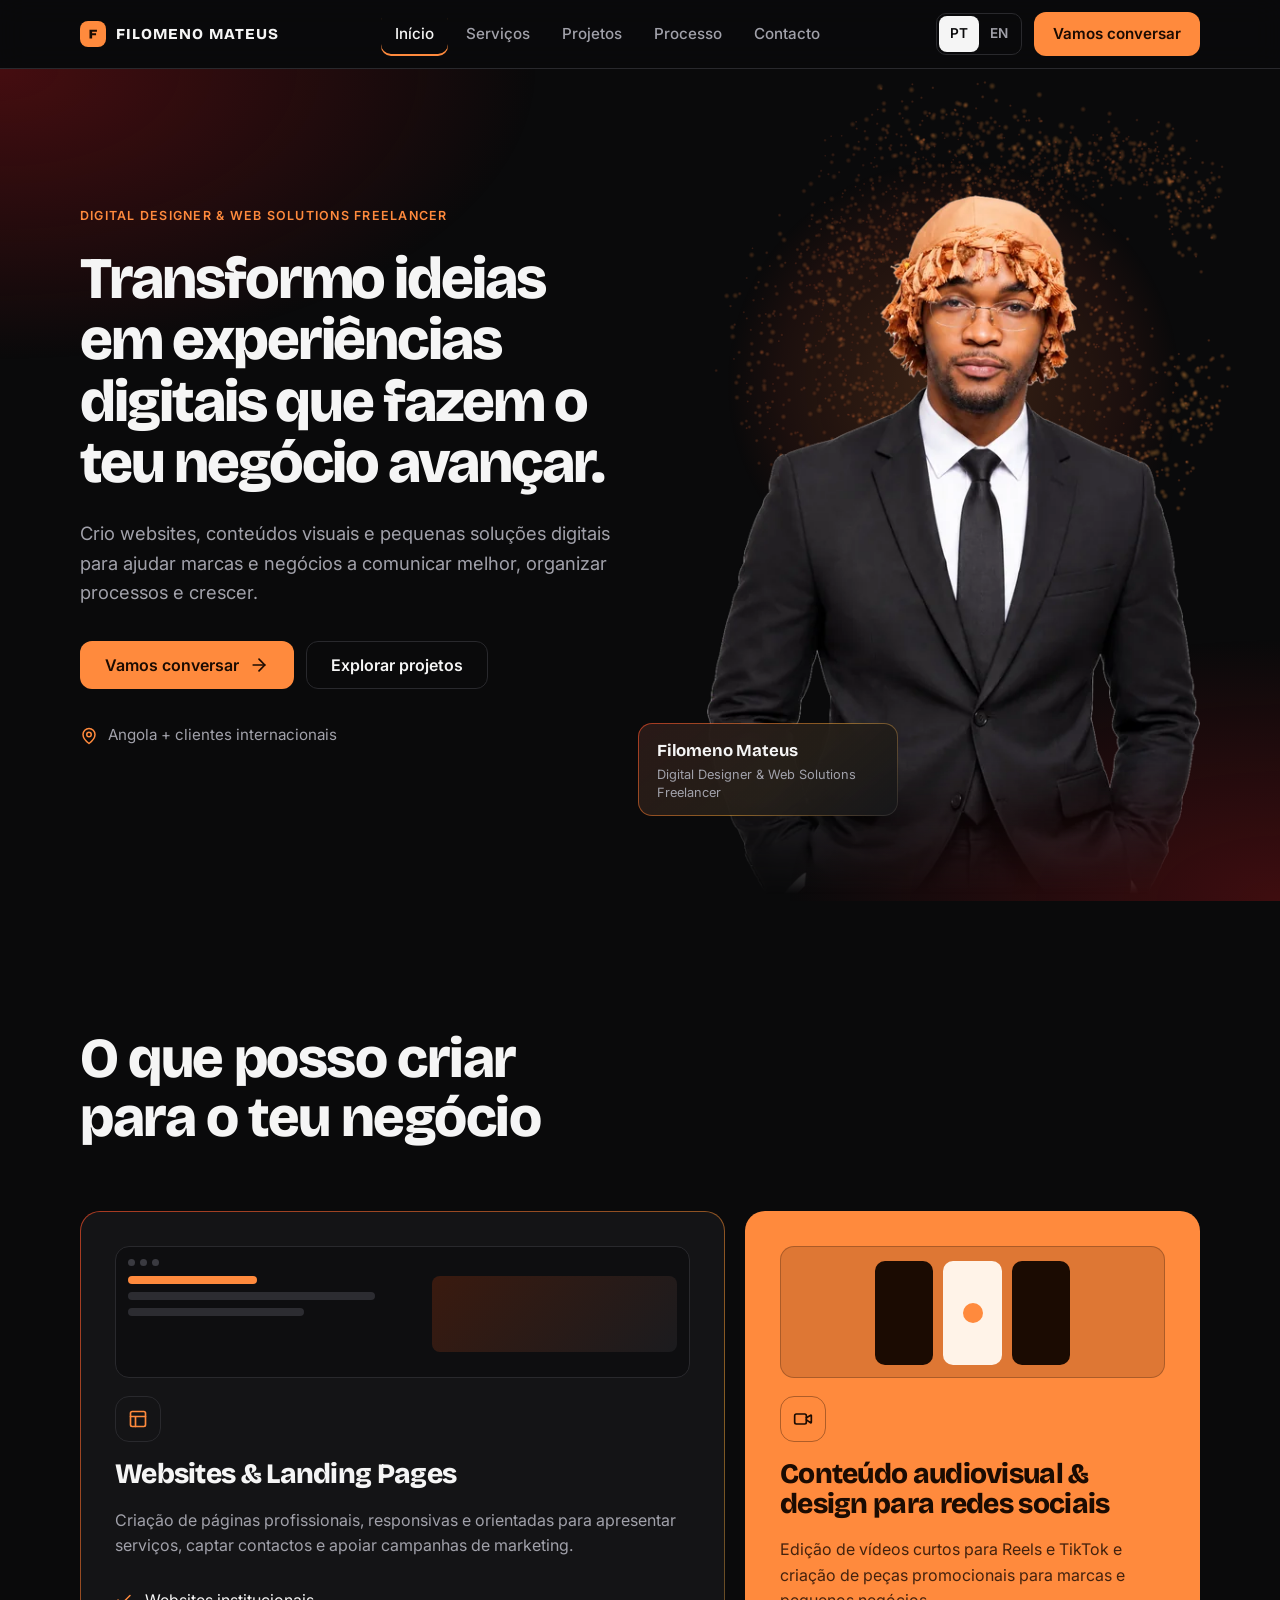
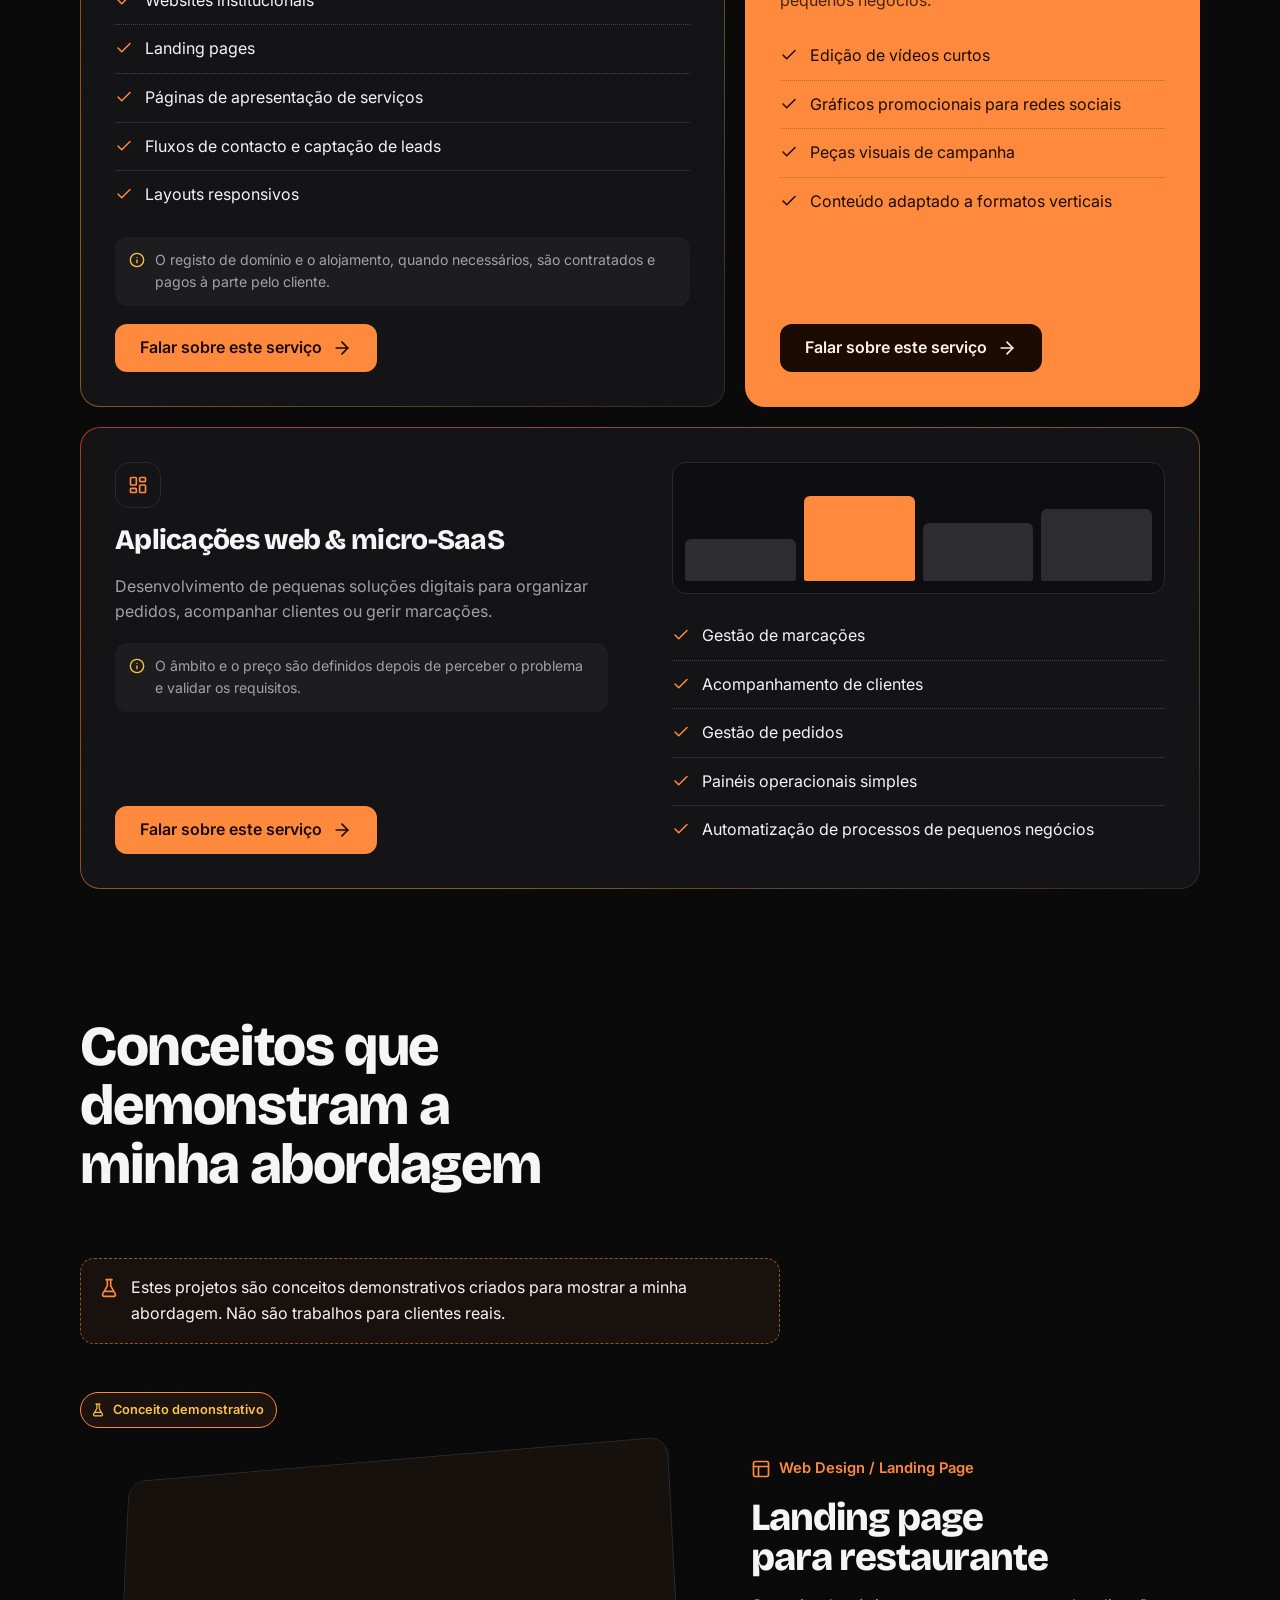
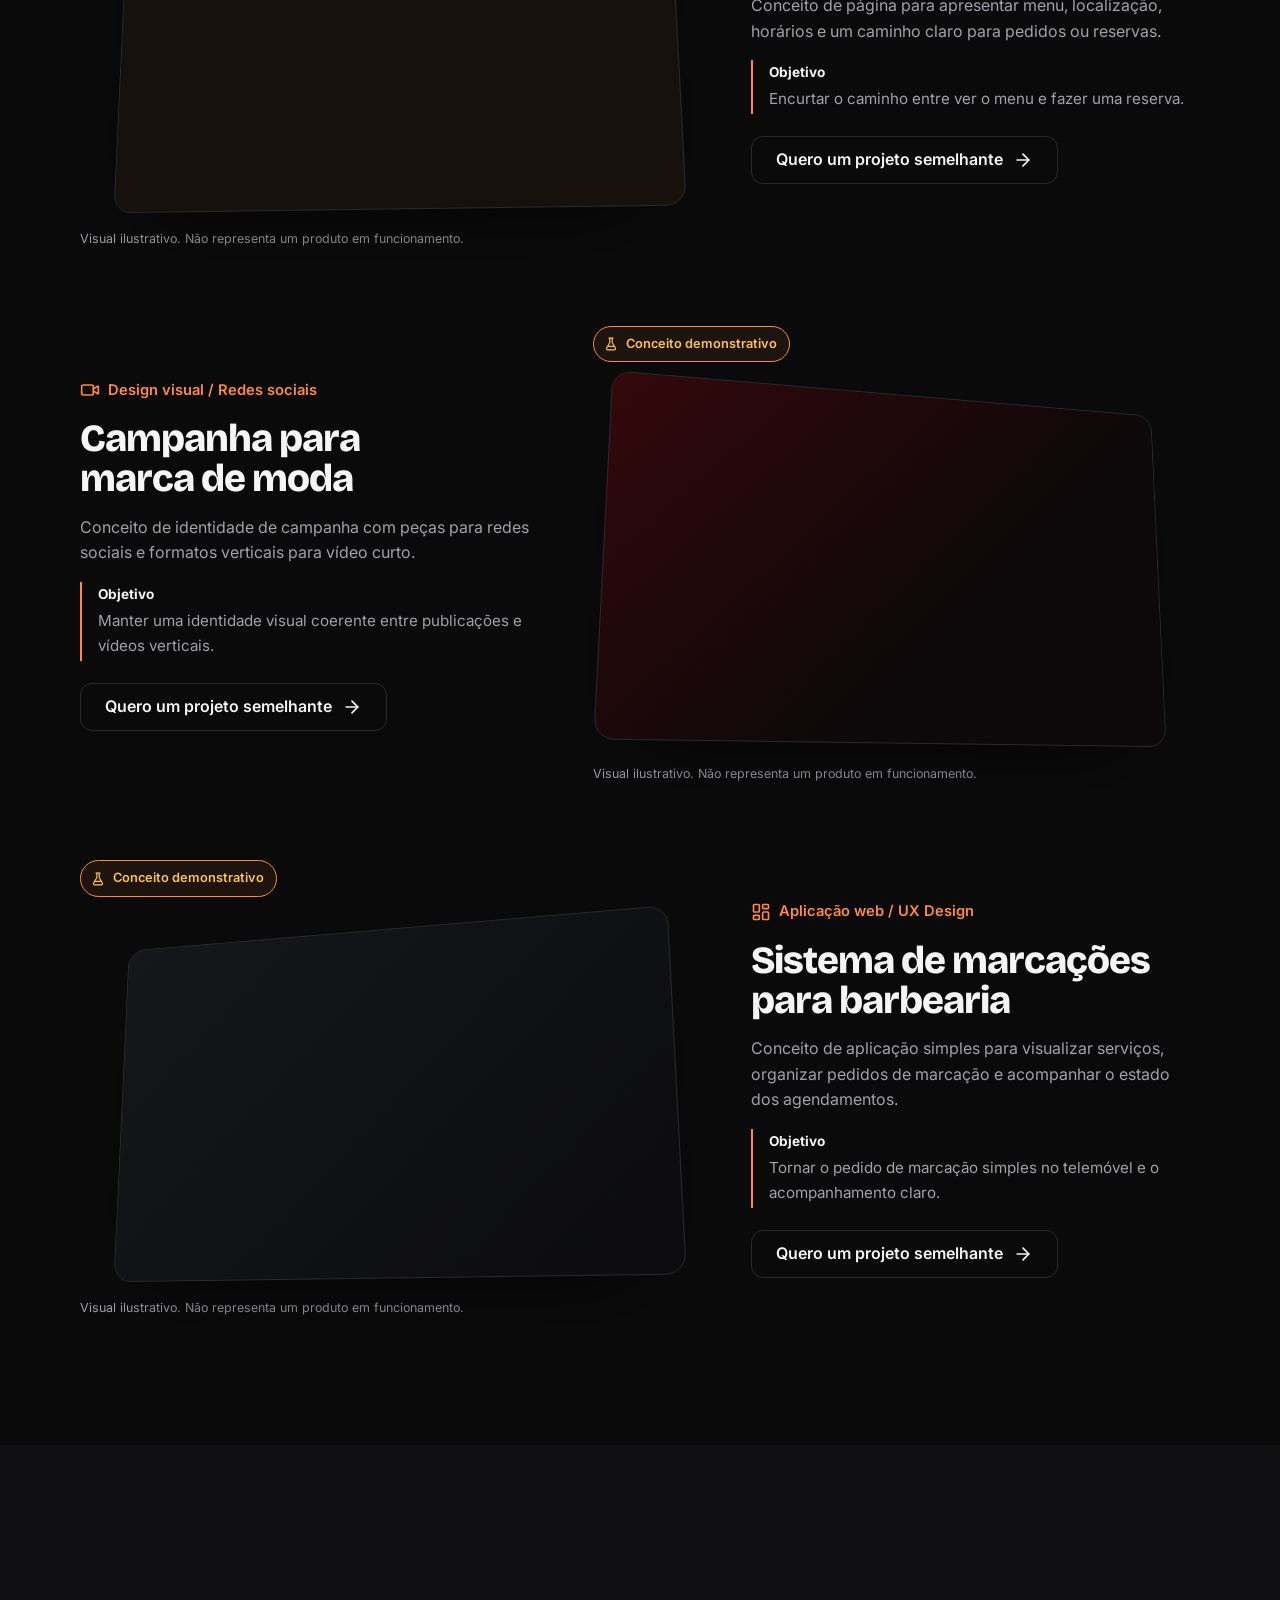
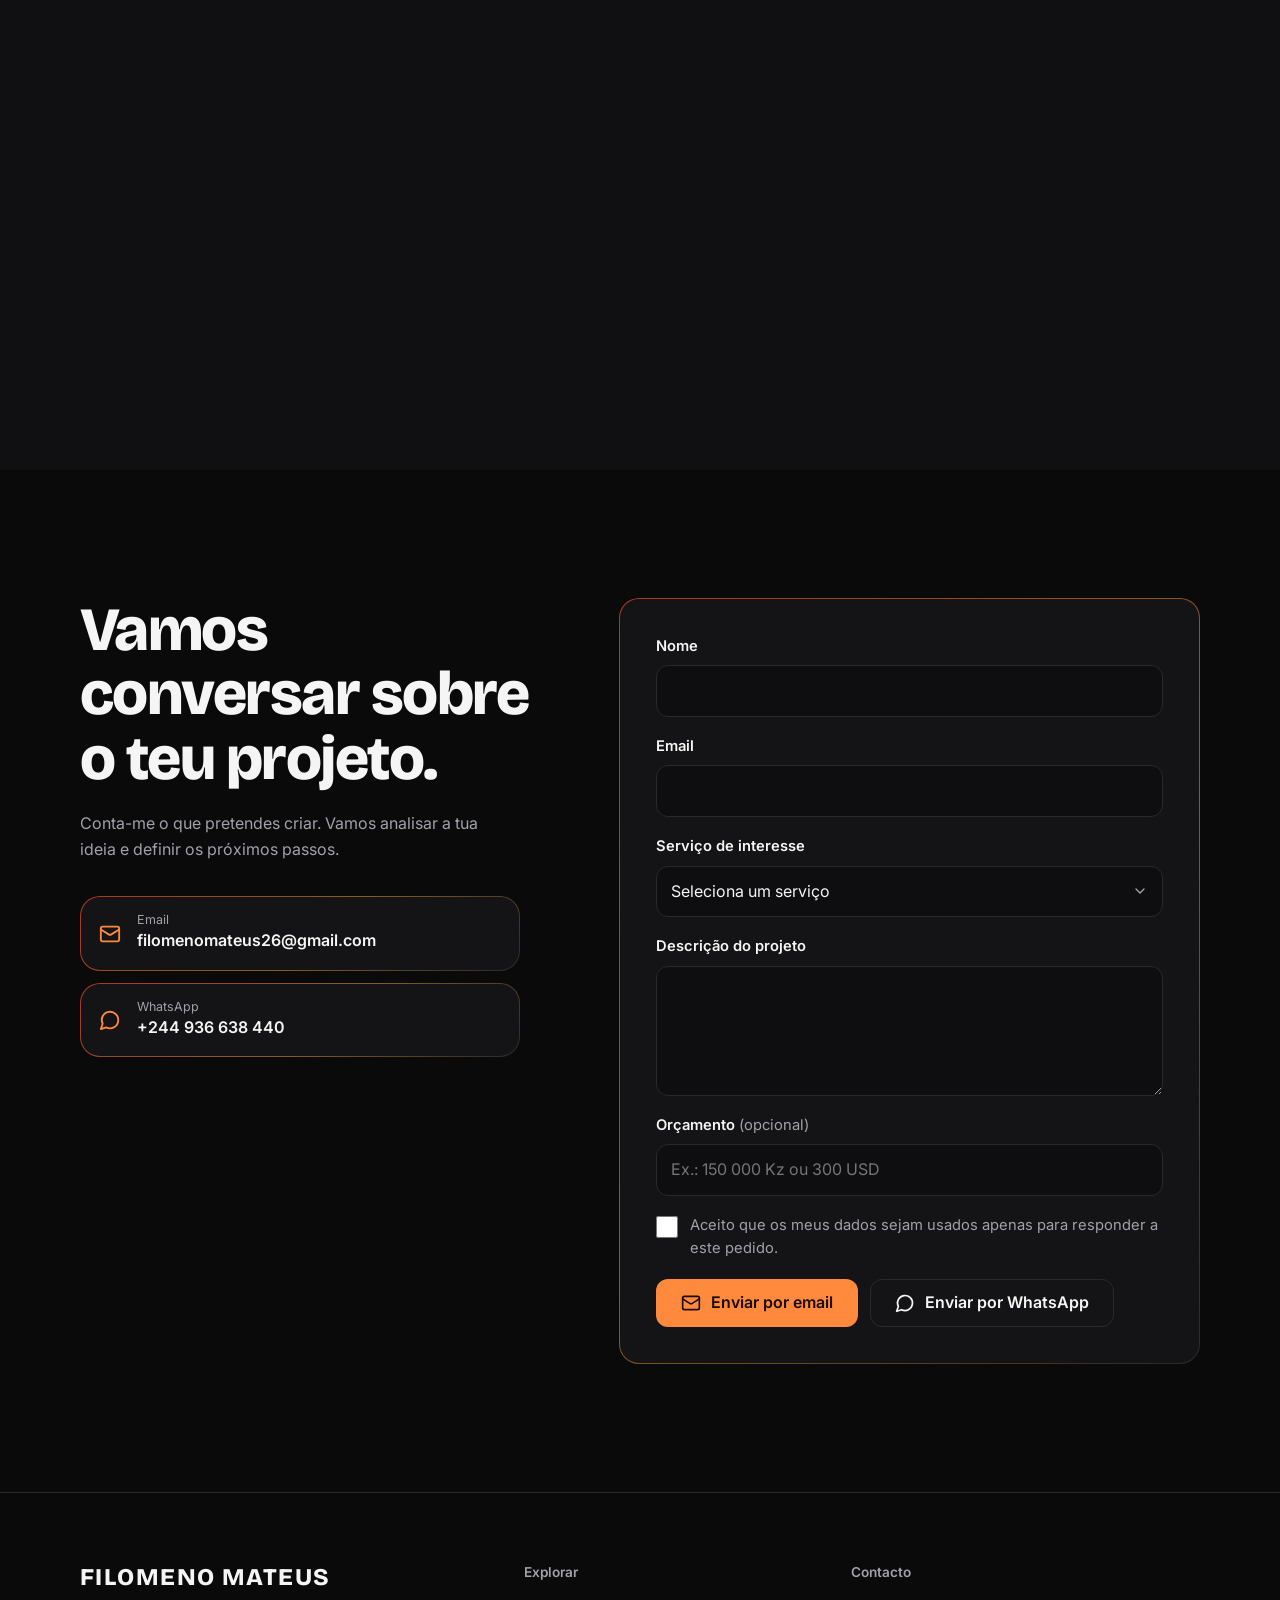
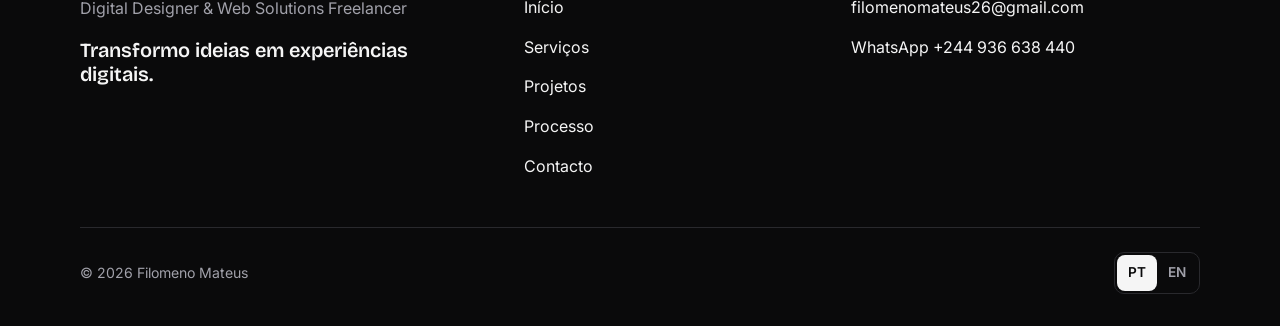
==== commit 6ace6ff8: "Make the portfolio more dynamic with 3D web experience (6ac9a427e323c8ac6a577f5f)" ====
--- a/index.html
+++ b/index.html
@@ -24,7 +24,7 @@
 <link rel="preconnect" href="https://fonts.gstatic.com" crossorigin>
 <link href="https://fonts.googleapis.com/css2?family=Bricolage+Grotesque:opsz,wght@12..96,400;12..96,600;12..96,800&family=Inter:wght@400;500;600&display=swap" rel="stylesheet">
 <script src="assets/js/boot.js"></script>
-<link rel="stylesheet" href="assets/css/styles.css">
+<link rel="stylesheet" href="assets/css/styles.css?v=3d1">
 </head>
 <body>
 
@@ -101,7 +101,7 @@
       </div>
       <p class="place" data-seq style="--d:4"><svg class="icon" aria-hidden="true"><use href="#i-pin"/></svg><span data-i18n="hero.label">Angola + clientes internacionais</span></p>
     </div>
-    <figure class="hero-fig">
+    <figure class="hero-fig" data-tilt="7">
       <div class="glow" aria-hidden="true"></div>
       <!-- Para trocar a fotografia: substitui os ficheiros em assets/img (mesmos nomes) ou ajusta src/srcset. Vê o README. -->
       <img class="portrait" src="assets/img/filomeno-mateus-780.webp" srcset="assets/img/filomeno-mateus-520.webp 520w, assets/img/filomeno-mateus-780.webp 780w, assets/img/filomeno-mateus-994.webp 994w" sizes="(min-width:900px) 520px, 86vw" width="780" height="1116" decoding="async" alt="Retrato de Filomeno Mateus, de fato preto, óculos e barrete cor de laranja com borlas" data-i18n-attr="alt:hero.alt" fetchpriority="high">
@@ -121,7 +121,7 @@
     </div>
     <div class="svc-grid">
 
-      <article class="svc svc-1 frame">
+      <article class="svc svc-1 frame" data-tilt="5">
         <div class="mini" aria-hidden="true"><div class="mini-b"><i></i><i></i><i></i></div><div><div><div class="bar-l a"></div><div class="bar-l w"></div><div class="bar-l s"></div></div><div class="blk"></div></div></div>
         <span class="svc-ico" aria-hidden="true"><svg class="icon"><use href="#i-layout"/></svg></span>
         <h3 data-i18n="svc.1.t">Websites &amp; Landing Pages</h3>
@@ -137,7 +137,7 @@
         <a class="btn btn-accent" href="#contact" data-service="websites"><span data-i18n="svc.cta">Falar sobre este serviço</span><svg class="icon" aria-hidden="true"><use href="#i-arrow"/></svg></a>
       </article>
 
-      <article class="svc svc-2 frame">
+      <article class="svc svc-2 frame" data-tilt="5">
         <div class="mini mini-v" aria-hidden="true"><i></i><i></i><i></i></div>
         <span class="svc-ico" aria-hidden="true"><svg class="icon"><use href="#i-video"/></svg></span>
         <h3 data-i18n="svc.2.t">Conteúdo audiovisual &amp; design para redes sociais</h3>
@@ -151,7 +151,7 @@
         <a class="btn btn-dark" href="#contact" data-service="content"><span data-i18n="svc.cta">Falar sobre este serviço</span><svg class="icon" aria-hidden="true"><use href="#i-arrow"/></svg></a>
       </article>
 
-      <article class="svc svc-3 frame">
+      <article class="svc svc-3 frame" data-tilt="2.5">
         <div class="col">
           <span class="svc-ico" aria-hidden="true"><svg class="icon"><use href="#i-dash"/></svg></span>
           <h3 data-i18n="svc.3.t">Aplicações web &amp; micro-SaaS</h3>
@@ -189,7 +189,7 @@
       <article class="case" aria-labelledby="p1-t">
         <div>
           <span class="badge"><svg class="icon" aria-hidden="true"><use href="#i-flask"/></svg><span data-i18n="prj.badge">Conceito demonstrativo</span></span>
-          <div class="vis v-rest" role="img" aria-label="Pré-visualização ilustrativa de uma landing page de restaurante com menu, horário, localização e botão de reserva" data-i18n-attr="aria-label:p1.alt">
+          <div class="vis v-rest" data-tilt="4" role="img" aria-label="Pré-visualização ilustrativa de uma landing page de restaurante com menu, horário, localização e botão de reserva" data-i18n-attr="aria-label:p1.alt">
             <div class="mock rest" aria-hidden="true">
               <div class="rest-top"><span class="rest-logo" data-i18n="m1.logo">Nome do restaurante</span><span class="rest-links" data-i18n="m1.links">Menu · Local · Horário</span><span class="rest-btn" data-i18n="m1.btn">Reservar</span></div>
               <div class="rest-body">
@@ -221,7 +221,7 @@
       <article class="case flip" aria-labelledby="p2-t">
         <div>
           <span class="badge"><svg class="icon" aria-hidden="true"><use href="#i-flask"/></svg><span data-i18n="prj.badge">Conceito demonstrativo</span></span>
-          <div class="vis v-fash" role="img" aria-label="Pré-visualização ilustrativa de uma campanha de moda com cartaz, publicação para redes sociais e vídeo vertical" data-i18n-attr="aria-label:p2.alt">
+          <div class="vis v-fash" data-tilt="4" role="img" aria-label="Pré-visualização ilustrativa de uma campanha de moda com cartaz, publicação para redes sociais e vídeo vertical" data-i18n-attr="aria-label:p2.alt">
             <div class="mock fash" aria-hidden="true">
               <div class="poster"><small data-i18n="m2.k">Campanha</small><h4 data-i18n="m2.h">A tua marca, em movimento.</h4></div>
               <div class="reel"><span class="tag">Reels</span><span class="pl"><svg viewBox="0 0 24 24"><use href="#i-play"/></svg></span><span class="pg"></span></div>
@@ -243,7 +243,7 @@
       <article class="case" aria-labelledby="p3-t">
         <div>
           <span class="badge"><svg class="icon" aria-hidden="true"><use href="#i-flask"/></svg><span data-i18n="prj.badge">Conceito demonstrativo</span></span>
-          <div class="vis v-barb" role="img" aria-label="Pré-visualização ilustrativa de uma aplicação de marcações para barbearia: ecrã de telemóvel para escolher serviço e painel com estados dos pedidos" data-i18n-attr="aria-label:p3.alt">
+          <div class="vis v-barb" data-tilt="4" role="img" aria-label="Pré-visualização ilustrativa de uma aplicação de marcações para barbearia: ecrã de telemóvel para escolher serviço e painel com estados dos pedidos" data-i18n-attr="aria-label:p3.alt">
             <div class="mock barb" aria-hidden="true">
               <div class="phone">
                 <h4 data-i18n="m3.h">Marcar serviço</h4>
@@ -371,5 +371,6 @@
 <script src="assets/js/config.js"></script>
 <script src="assets/js/translations.js"></script>
 <script src="assets/js/main.js"></script>
+<script src="assets/js/scene3d.js?v=1"></script>
 </body>
 </html>
--- a/assets/css/styles.css
+++ b/assets/css/styles.css
@@ -299,3 +299,43 @@
 .foot li a{display:inline-block;padding:4px 0}
 .foot-bot{display:flex;flex-wrap:wrap;gap:16px;justify-content:space-between;align-items:center;margin-top:44px;padding-top:24px;border-top:1px solid var(--line);color:var(--muted);font-size:.88rem}
 @media (min-width:900px){ .foot-grid{grid-template-columns:1.4fr 1fr 1.2fr} }
+
+/* ===== Experiência 3D (assets/js/scene3d.js) ===== */
+.scene3d{position:fixed;inset:0;width:100vw;height:100vh;z-index:0;pointer-events:none}
+.has-3d .site-header{z-index:50}
+.has-3d main,.has-3d .foot{position:relative;z-index:1}
+/* deixa a cena aparecer por trás do hero e do processo */
+.has-3d .hero{background:
+   radial-gradient(60% 50% at 0% 0%,rgba(142,18,23,.45),transparent 70%),
+   radial-gradient(55% 45% at 100% 100%,rgba(142,18,23,.4),transparent 70%)}
+.has-3d .process{background:rgba(20,20,22,.72);backdrop-filter:blur(2px)}
+.has-3d .glow{opacity:.6}
+
+/* Inclinação 3D */
+[data-tilt]{--rx:0deg;--ry:0deg;--gx:50%;--gy:50%}
+.svc[data-tilt]{position:relative;transform:perspective(1100px) rotateX(var(--rx)) rotateY(var(--ry));transition:transform .5s cubic-bezier(.2,.7,.2,1),box-shadow .5s;will-change:transform}
+.svc[data-tilt].tilting{transition:transform .08s linear,box-shadow .3s;box-shadow:0 30px 60px -30px rgba(255,84,48,.35)}
+.svc[data-tilt]::after,.vis[data-tilt]::after{content:"";position:absolute;inset:0;border-radius:inherit;pointer-events:none;opacity:0;transition:opacity .4s;
+  background:radial-gradient(420px circle at var(--gx) var(--gy),rgba(255,194,74,.14),transparent 60%)}
+.svc[data-tilt].tilting::after,.vis[data-tilt].tilting::after{opacity:1}
+
+/* Retrato: camadas em profundidade */
+.hero-fig[data-tilt]{perspective:1000px}
+.hero-fig[data-tilt] .portrait,.hero-fig[data-tilt] .id-card,.hero-fig[data-tilt] .glow{transition:transform .6s cubic-bezier(.2,.7,.2,1)}
+.hero-fig[data-tilt] .portrait{transform:rotateX(var(--rx)) rotateY(var(--ry))}
+.hero-fig[data-tilt] .id-card{transform:translate3d(calc(var(--ry)*-1.6),calc(var(--rx)*1.6),0) rotateX(var(--rx)) rotateY(var(--ry))}
+.hero-fig[data-tilt] .glow{transform:translate3d(calc(var(--ry)*1.2),calc(var(--rx)*-1.2),0)}
+.hero-fig[data-tilt].tilting .portrait,.hero-fig[data-tilt].tilting .id-card,.hero-fig[data-tilt].tilting .glow{transition-duration:.12s}
+
+/* Projetos: rotação com o scroll + inclinação com o rato */
+.case > div:first-child{perspective:1200px}
+.vis[data-tilt]{--sp:0;--dir:1;transform-origin:50% 50%;
+  transform:rotateX(calc(var(--sp)*12deg + var(--rx))) rotateY(calc(var(--sp)*var(--dir)*-14deg + var(--ry))) scale(calc(1 - (var(--sp)*var(--sp))*.06));
+  transition:transform .35s cubic-bezier(.2,.7,.2,1),box-shadow .4s;will-change:transform;
+  box-shadow:0 40px 80px -40px rgba(0,0,0,.8)}
+.case.flip .vis[data-tilt]{--dir:-1}
+.vis[data-tilt].tilting{transition-duration:.08s;box-shadow:0 40px 80px -36px rgba(255,84,48,.35)}
+.vis[data-tilt] .mock{transform:translateZ(0)}
+@media (prefers-reduced-motion:reduce){
+  [data-tilt],[data-tilt] *{transform:none!important;transition:none!important}
+}
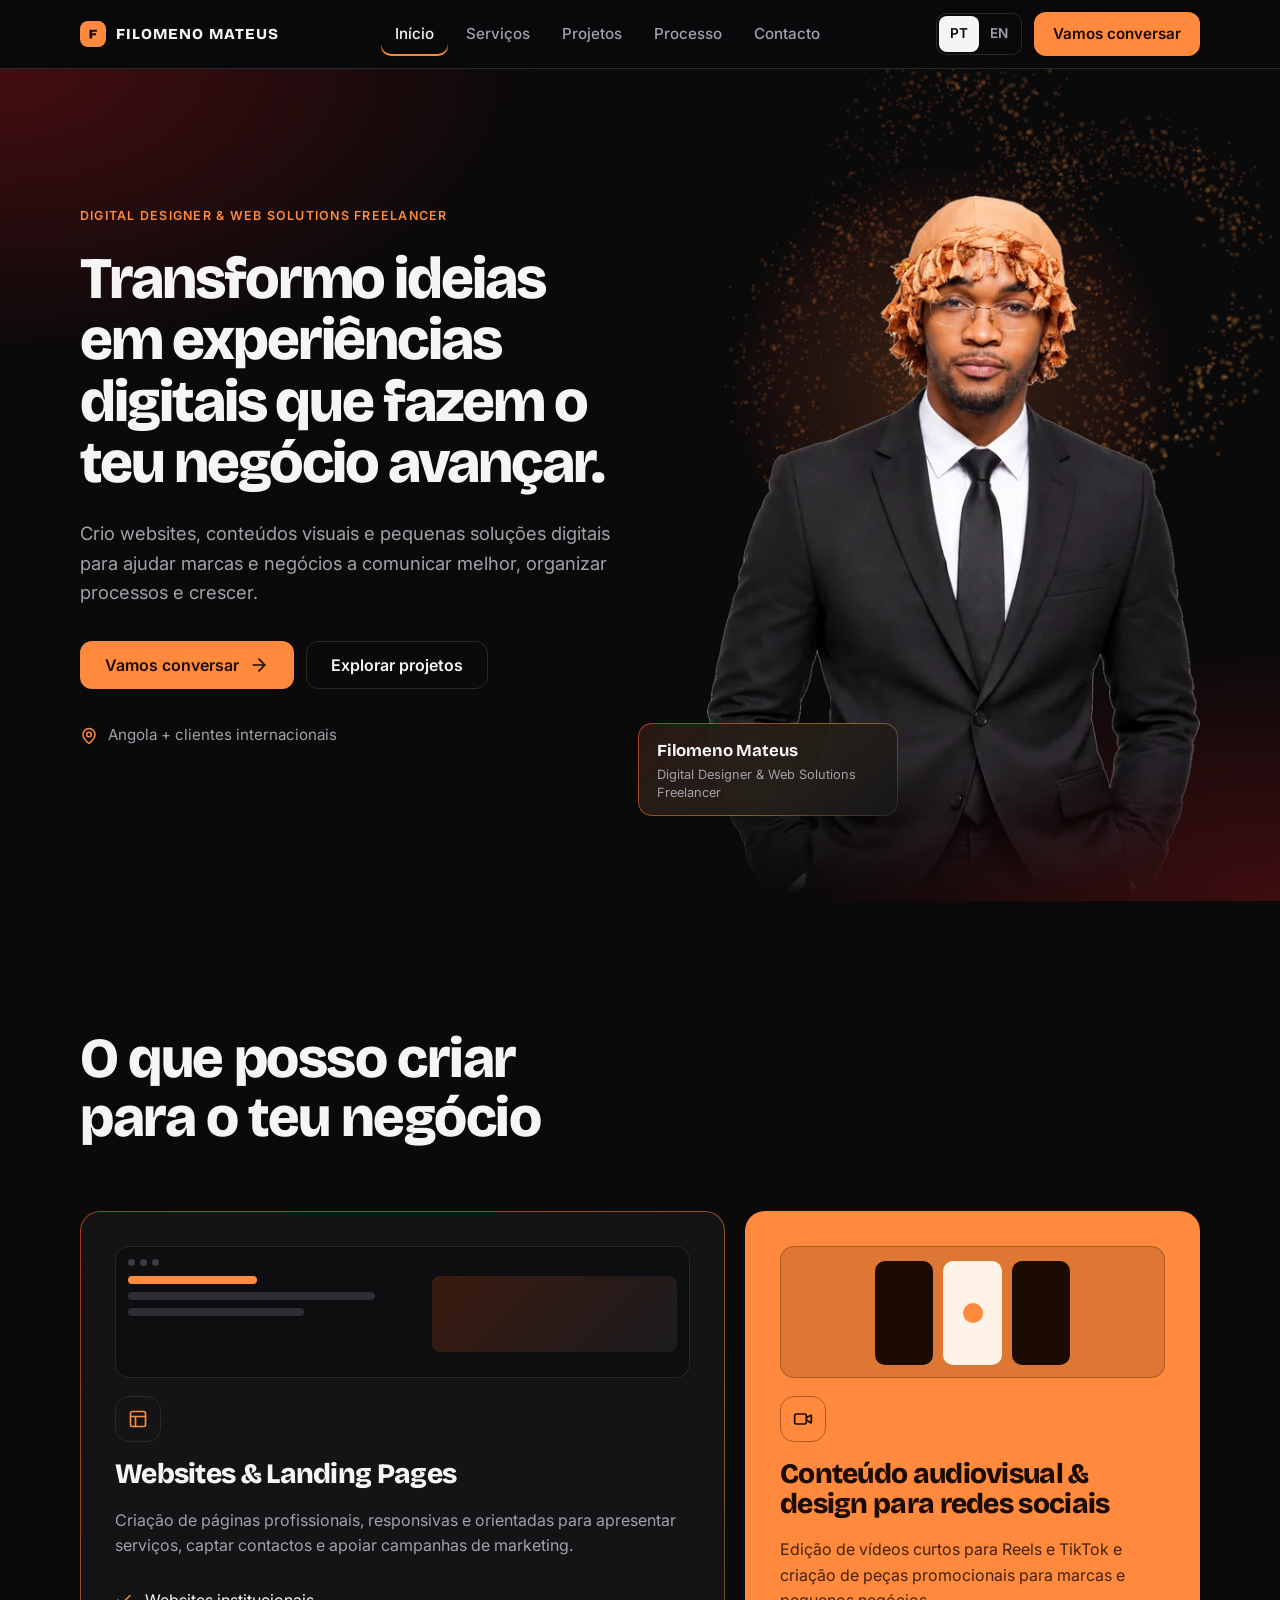
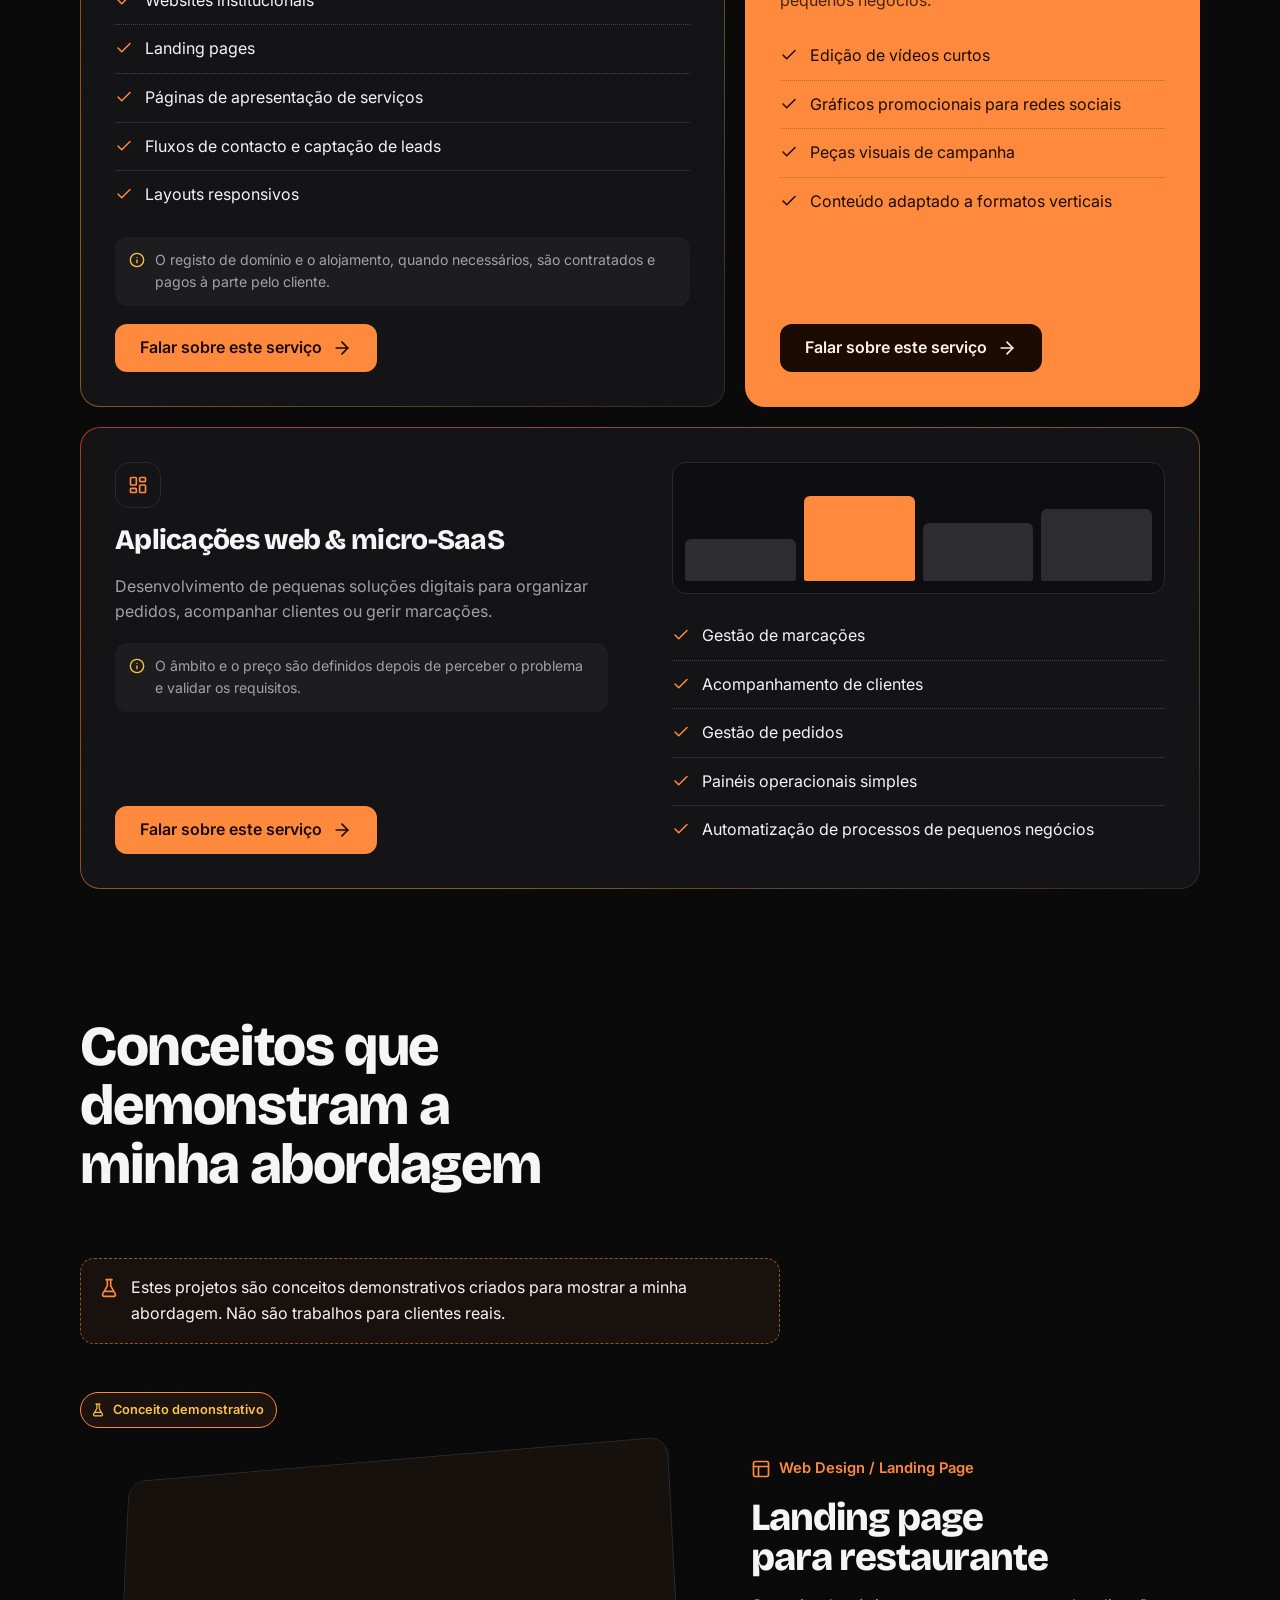
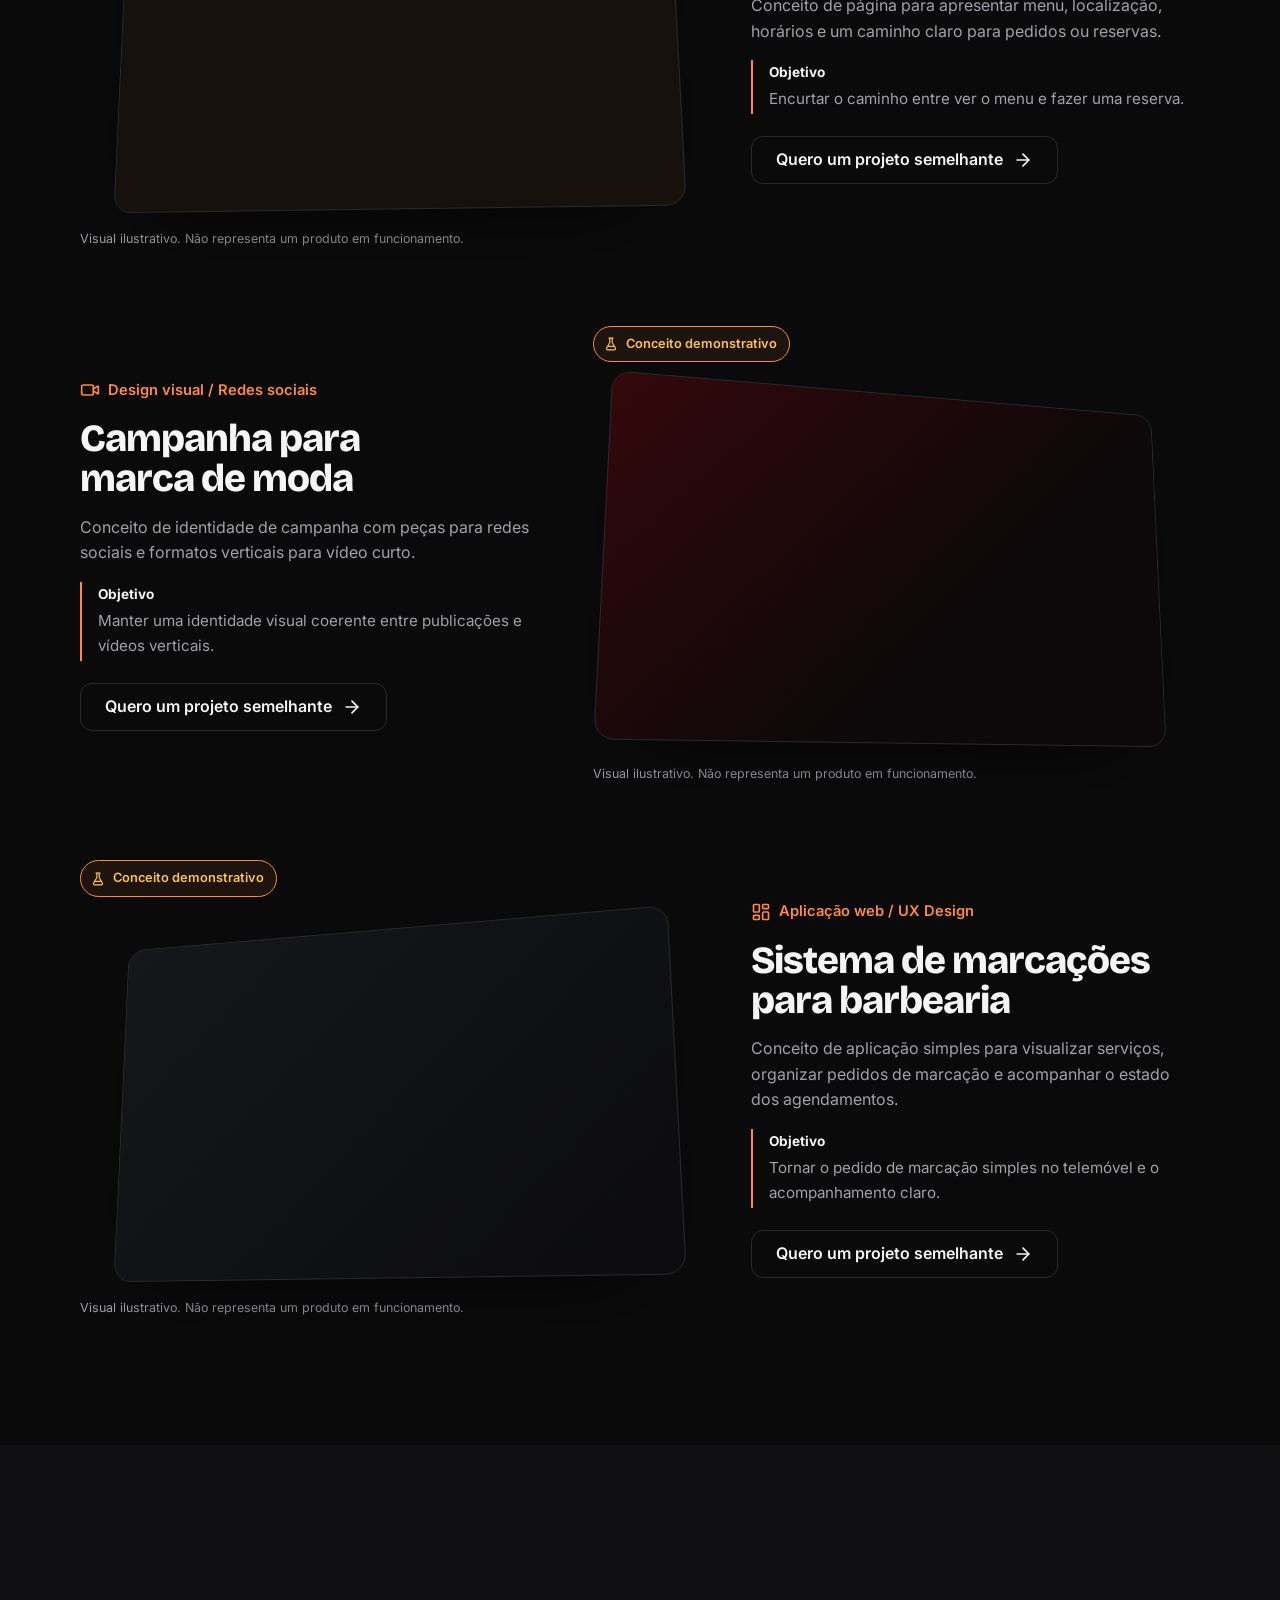
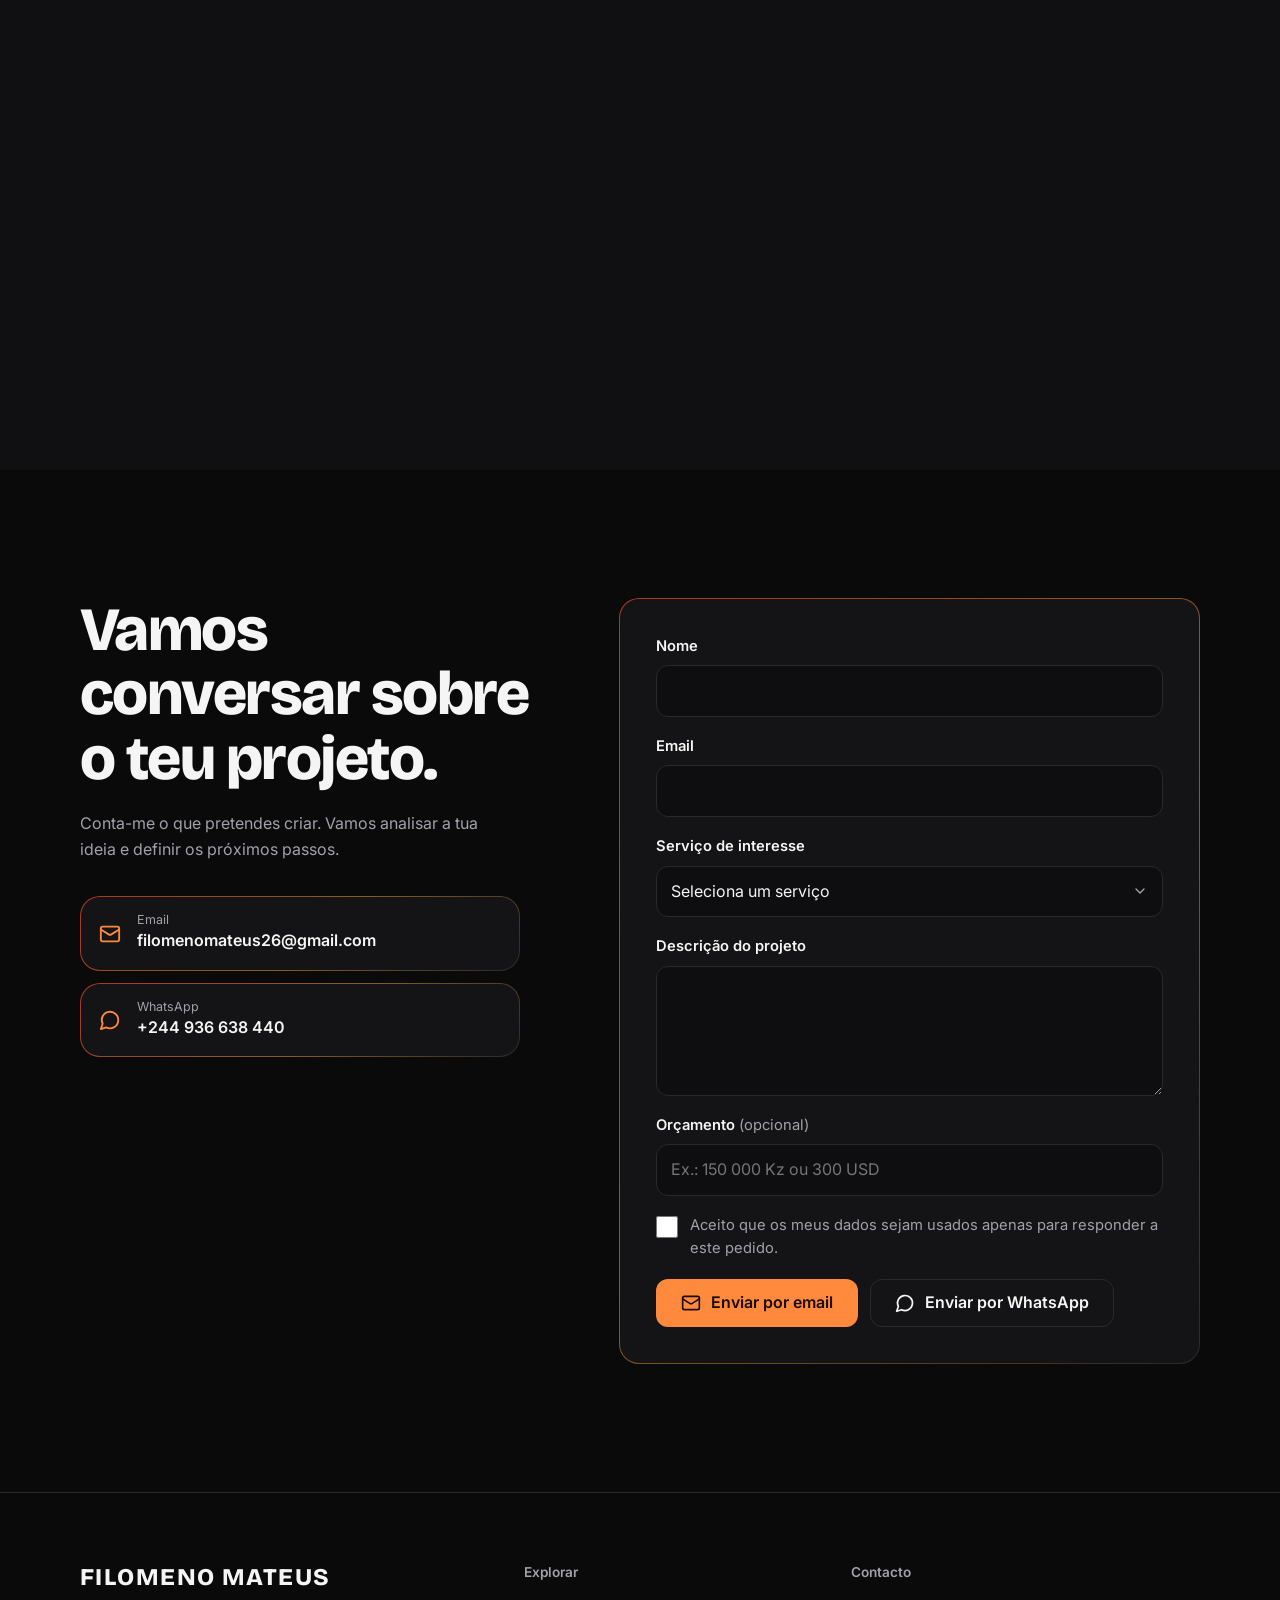
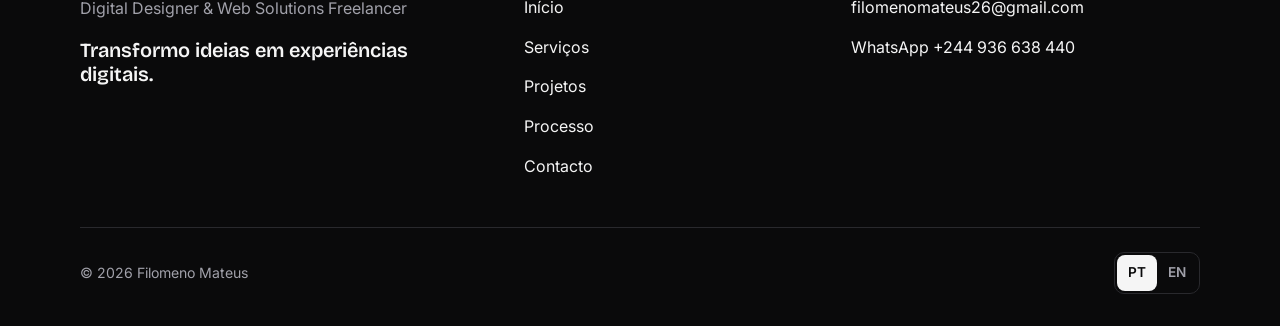
==== commit 8aea25d1: "Make the portfolio more dynamic with 3D web experience - Session 1 (6ac9a427e323c8ac6a577f5f)" ====
--- a/index.html
+++ b/index.html
@@ -24,7 +24,7 @@
 <link rel="preconnect" href="https://fonts.gstatic.com" crossorigin>
 <link href="https://fonts.googleapis.com/css2?family=Bricolage+Grotesque:opsz,wght@12..96,400;12..96,600;12..96,800&family=Inter:wght@400;500;600&display=swap" rel="stylesheet">
 <script src="assets/js/boot.js"></script>
-<link rel="stylesheet" href="assets/css/styles.css?v=3d1">
+<link rel="stylesheet" href="assets/css/styles.css?v=3d2">
 </head>
 <body>
 
@@ -101,7 +101,7 @@
       </div>
       <p class="place" data-seq style="--d:4"><svg class="icon" aria-hidden="true"><use href="#i-pin"/></svg><span data-i18n="hero.label">Angola + clientes internacionais</span></p>
     </div>
-    <figure class="hero-fig" data-tilt="7">
+    <figure class="hero-fig">
       <div class="glow" aria-hidden="true"></div>
       <!-- Para trocar a fotografia: substitui os ficheiros em assets/img (mesmos nomes) ou ajusta src/srcset. Vê o README. -->
       <img class="portrait" src="assets/img/filomeno-mateus-780.webp" srcset="assets/img/filomeno-mateus-520.webp 520w, assets/img/filomeno-mateus-780.webp 780w, assets/img/filomeno-mateus-994.webp 994w" sizes="(min-width:900px) 520px, 86vw" width="780" height="1116" decoding="async" alt="Retrato de Filomeno Mateus, de fato preto, óculos e barrete cor de laranja com borlas" data-i18n-attr="alt:hero.alt" fetchpriority="high">
@@ -368,9 +368,11 @@
   </div>
 </footer>
 
-<script src="assets/js/config.js"></script>
-<script src="assets/js/translations.js"></script>
-<script src="assets/js/main.js"></script>
-<script src="assets/js/scene3d.js?v=1"></script>
+<a class="fab" id="fab-wa" href="https://wa.me/244936638440" target="_blank" rel="noopener" aria-label="WhatsApp" data-i18n-attr="aria-label:fab.aria"><svg class="icon" aria-hidden="true"><use href="#i-chat"/></svg><span data-i18n="fab.t">Falar no WhatsApp</span></a>
+
+<script src="assets/js/config.js?v=2"></script>
+<script src="assets/js/translations.js?v=2"></script>
+<script src="assets/js/main.js?v=2"></script>
+<script src="assets/js/scene3d.js?v=2"></script>
 </body>
 </html>
--- a/assets/css/styles.css
+++ b/assets/css/styles.css
@@ -339,3 +339,11 @@
 @media (prefers-reduced-motion:reduce){
   [data-tilt],[data-tilt] *{transform:none!important;transition:none!important}
 }
+
+/* Botão flutuante de WhatsApp (só telemóvel) */
+.fab{position:fixed;z-index:60;right:16px;bottom:calc(16px + env(safe-area-inset-bottom,0px));display:inline-flex;align-items:center;gap:10px;min-height:52px;padding:0 20px;border-radius:99px;
+  background:var(--accent);color:var(--on-accent);font-weight:600;text-decoration:none;box-shadow:0 14px 34px -12px rgba(255,84,48,.6);
+  opacity:0;transform:translateY(24px);pointer-events:none;transition:opacity .3s,transform .3s}
+.fab.show{opacity:1;transform:none;pointer-events:auto}
+@media (min-width:900px){ .fab{display:none} }
+@media (prefers-reduced-motion:reduce){ .fab{transition:none} }
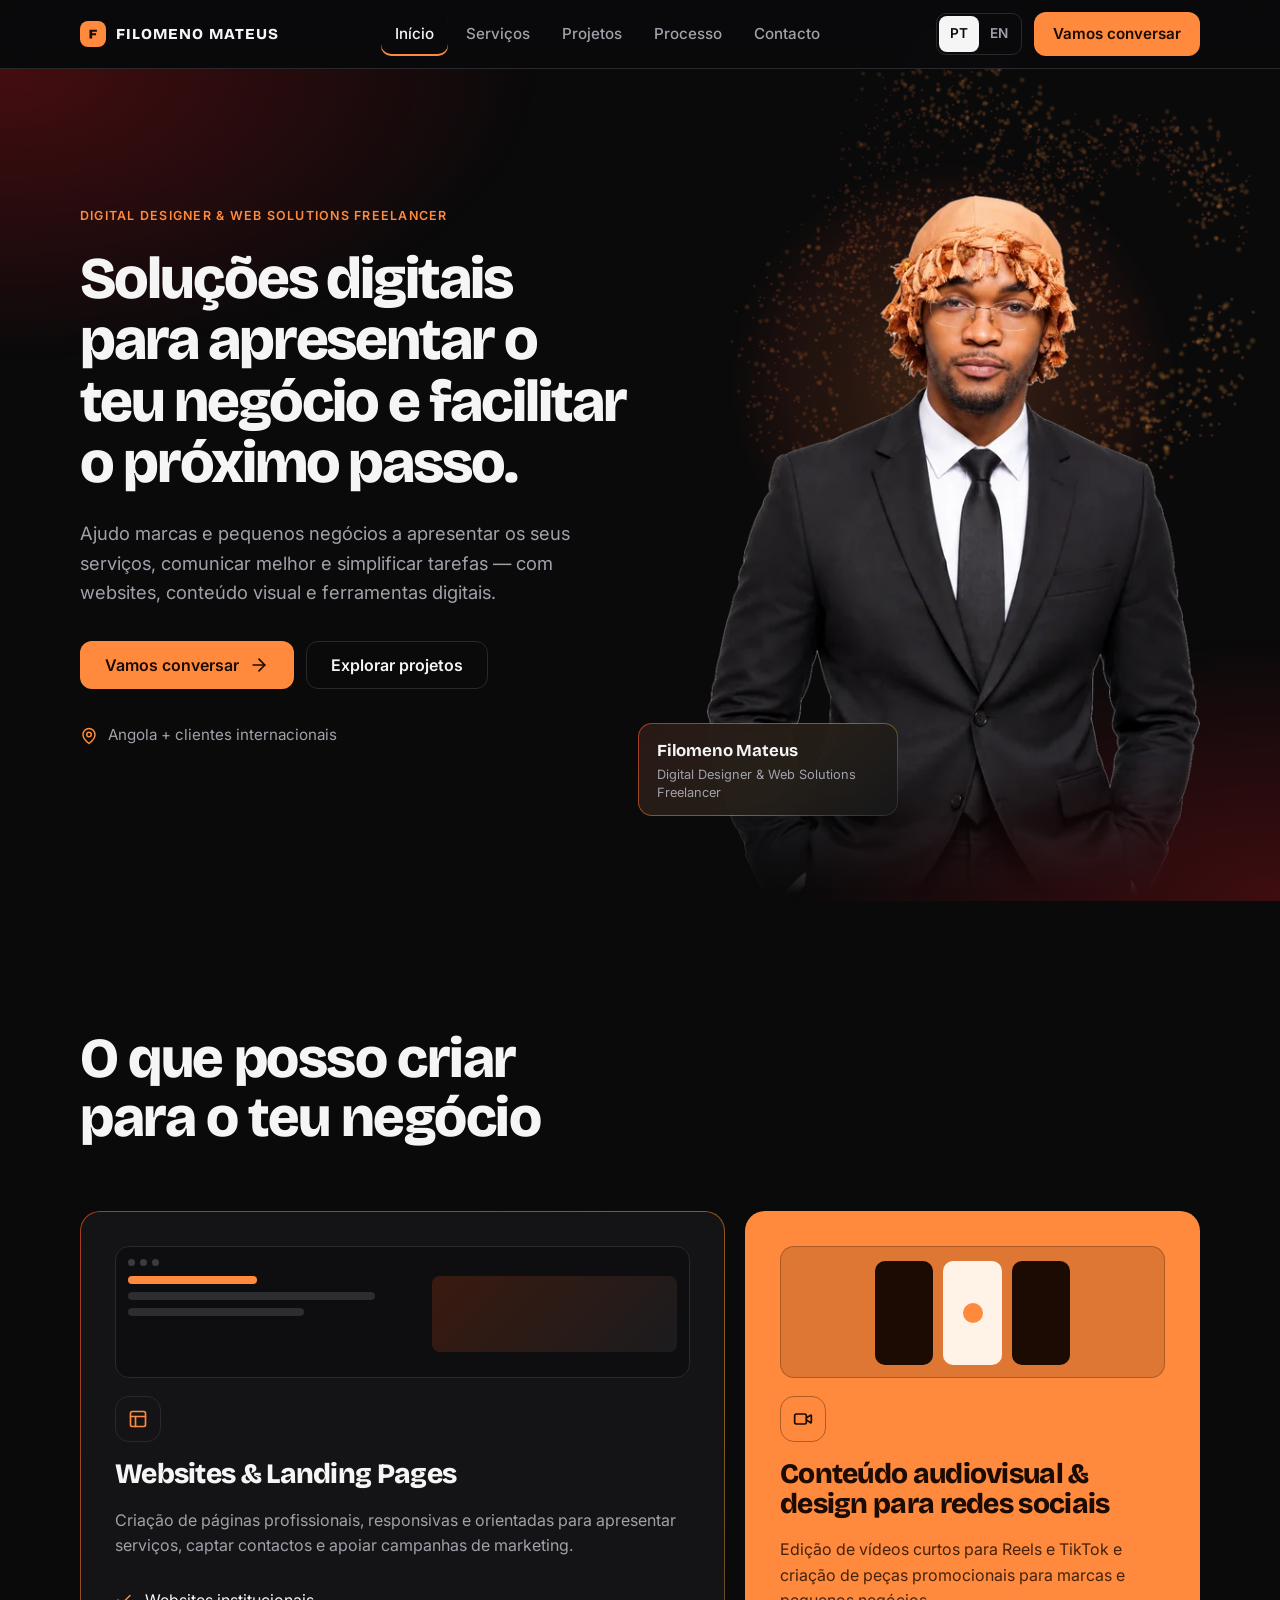
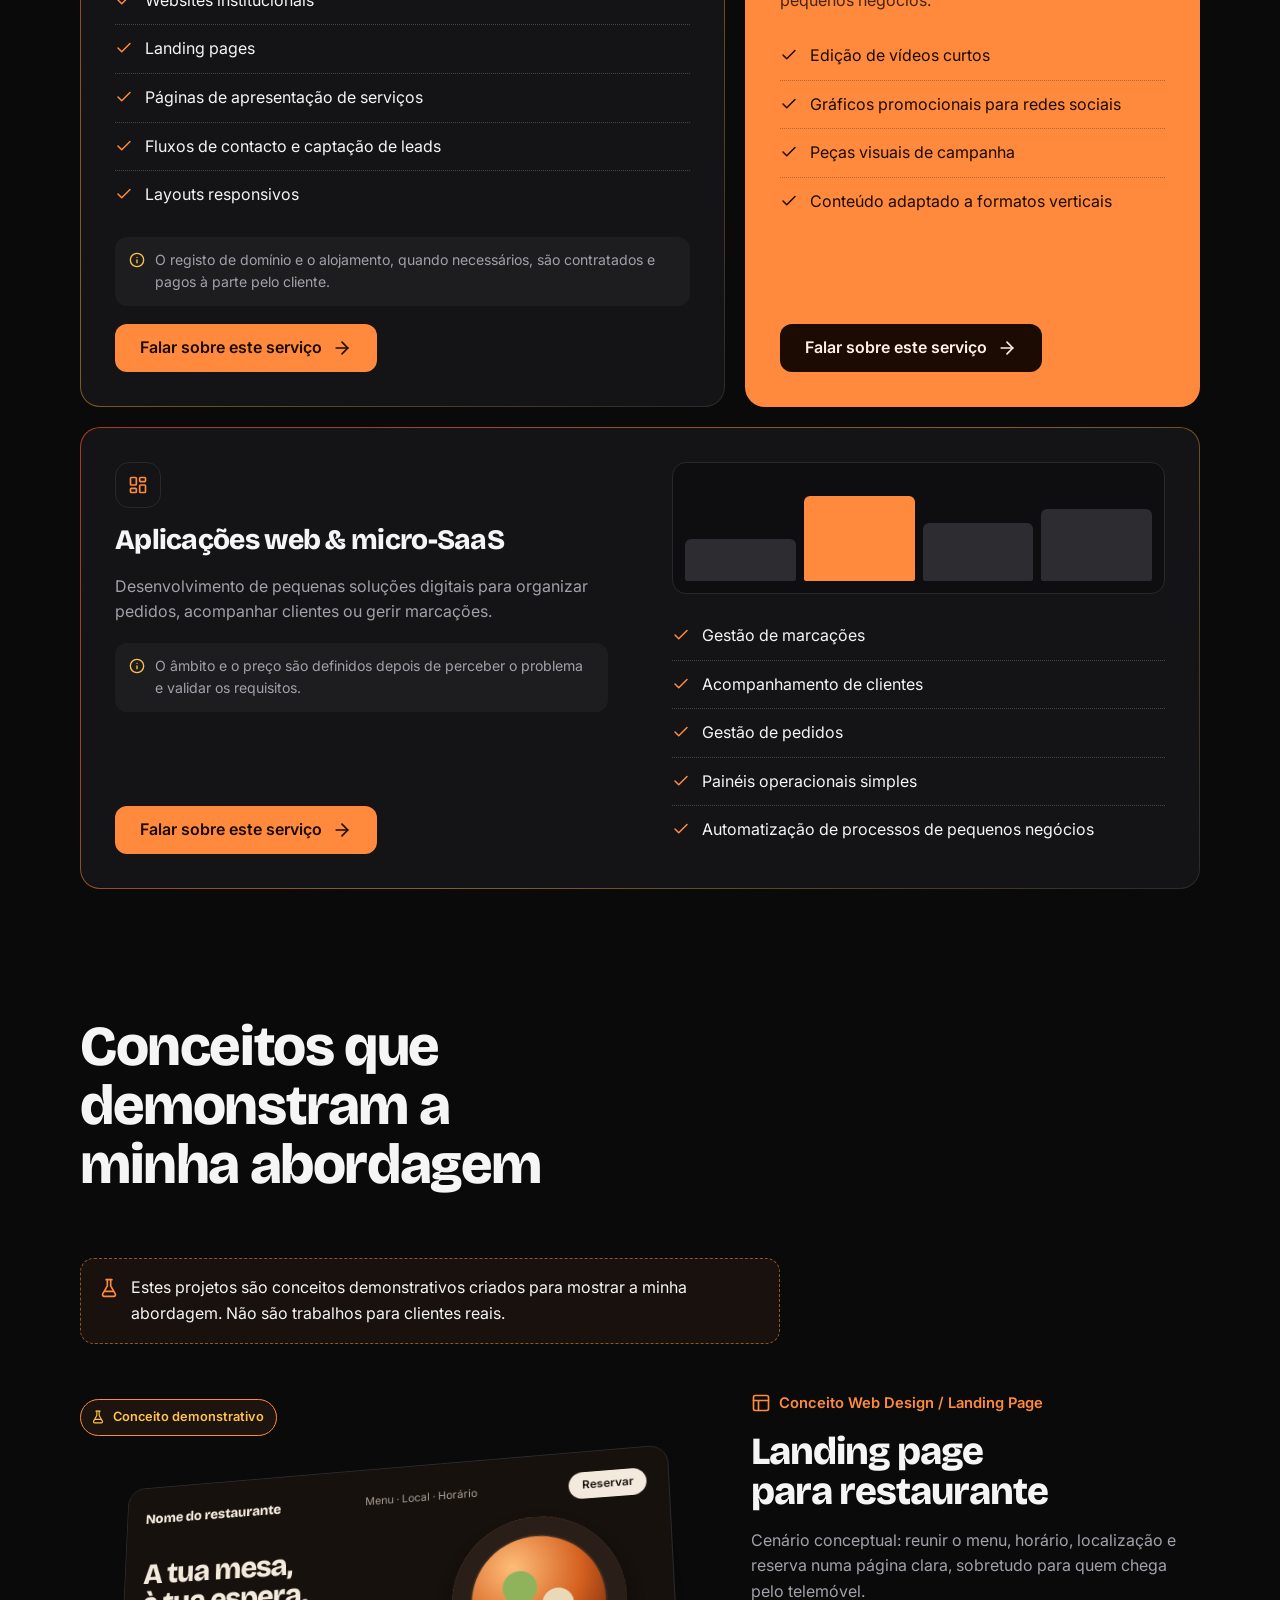
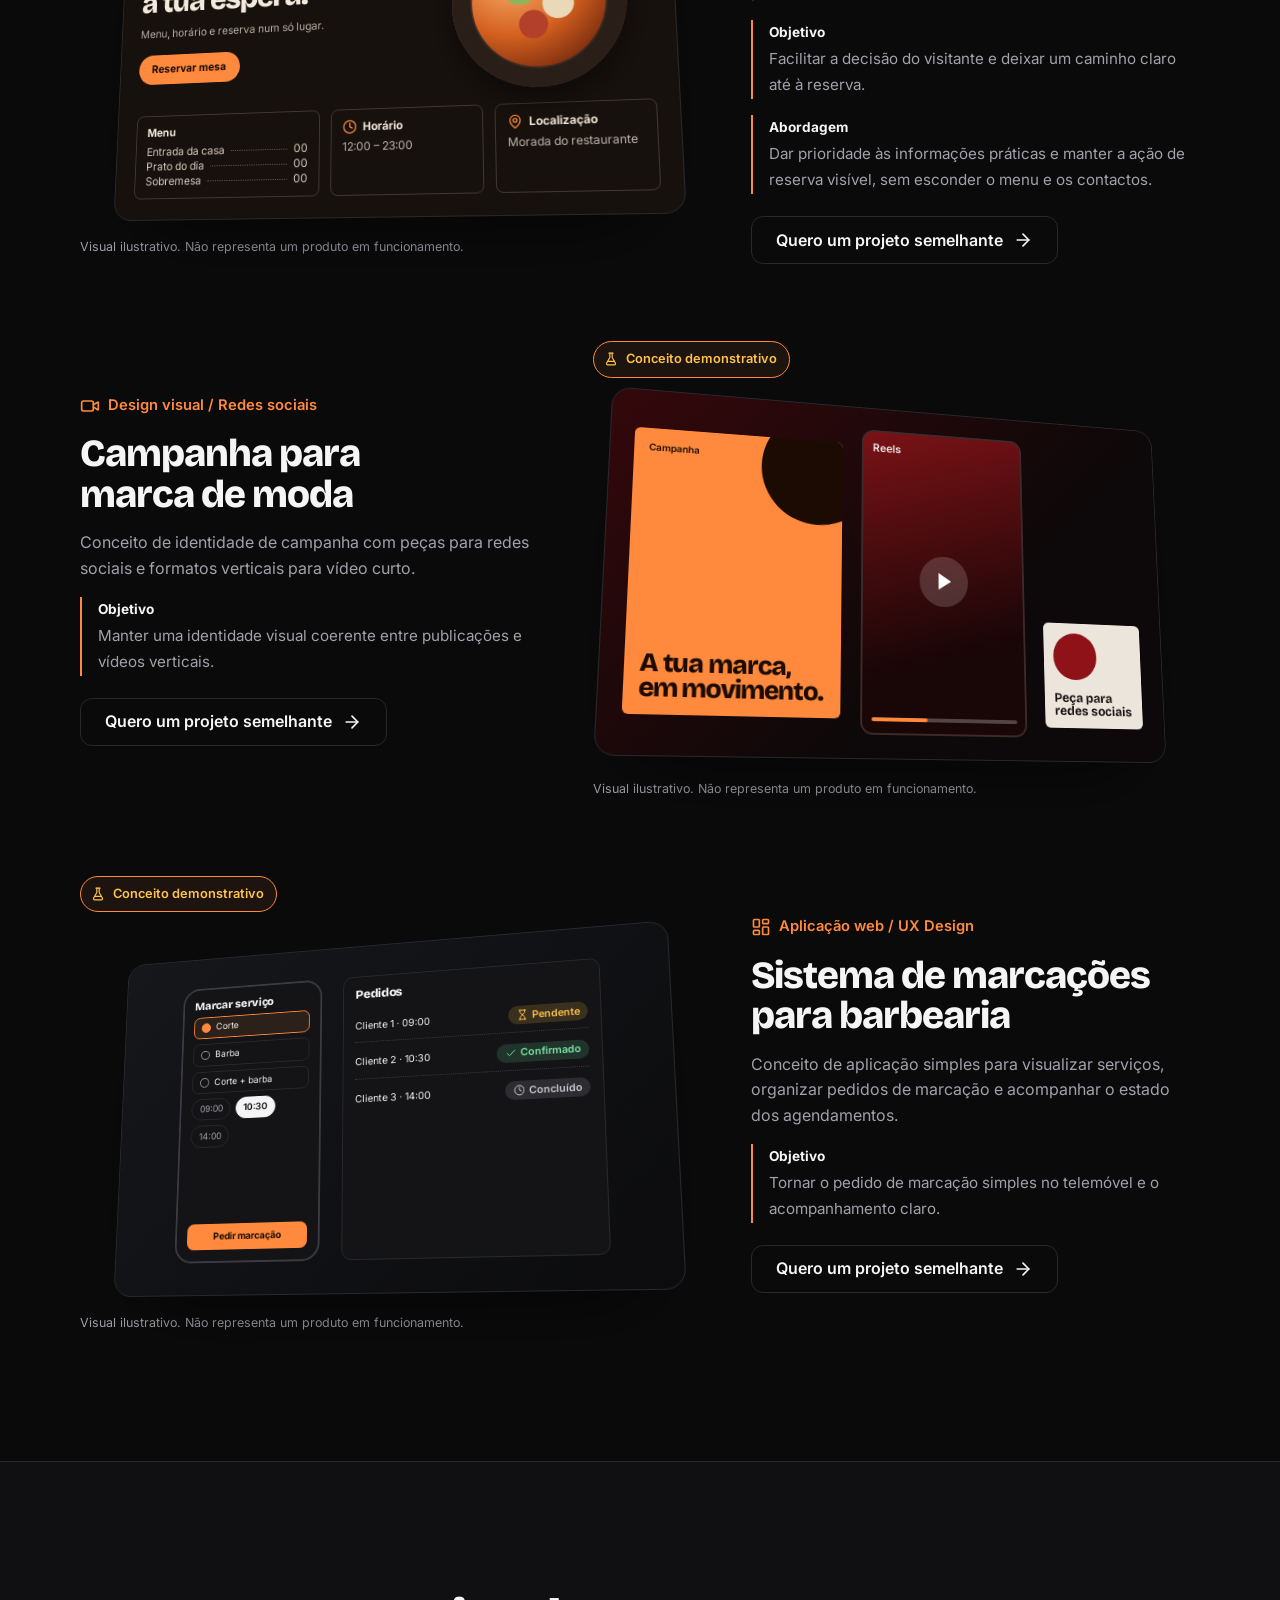
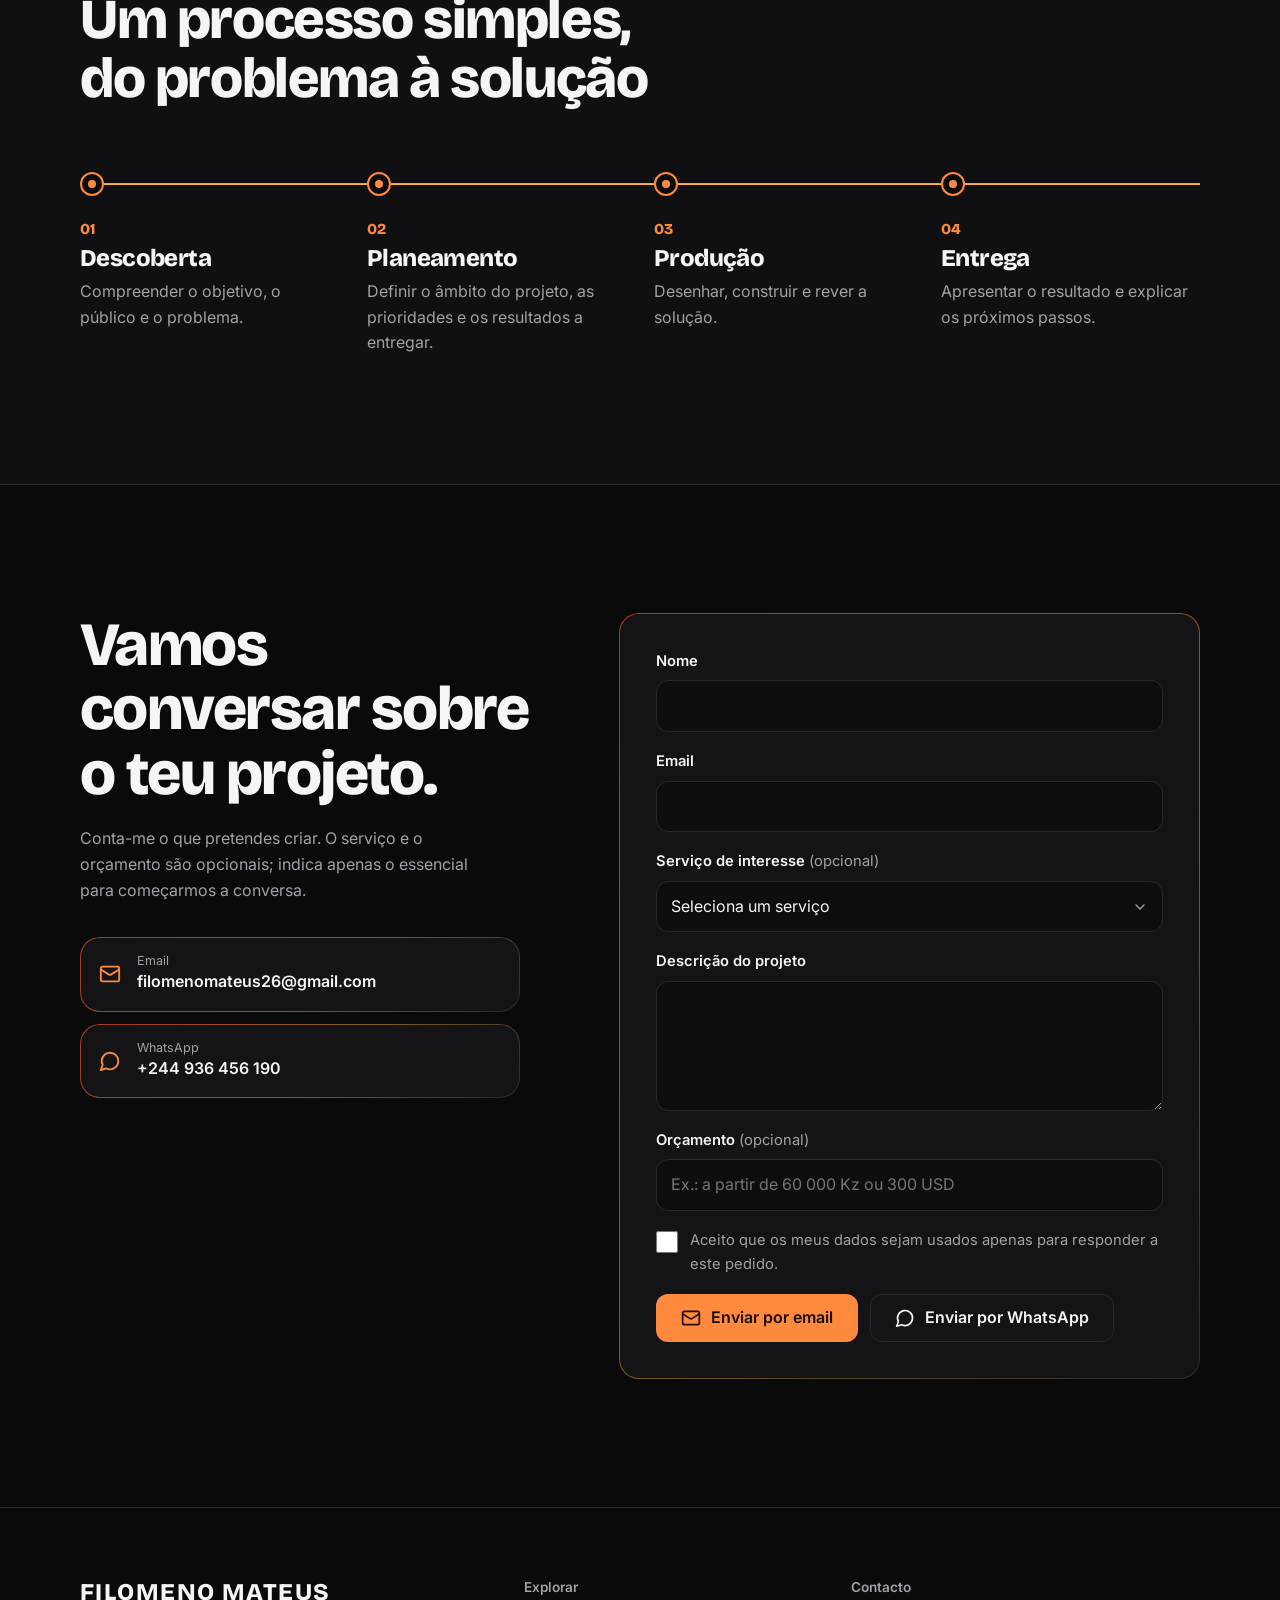
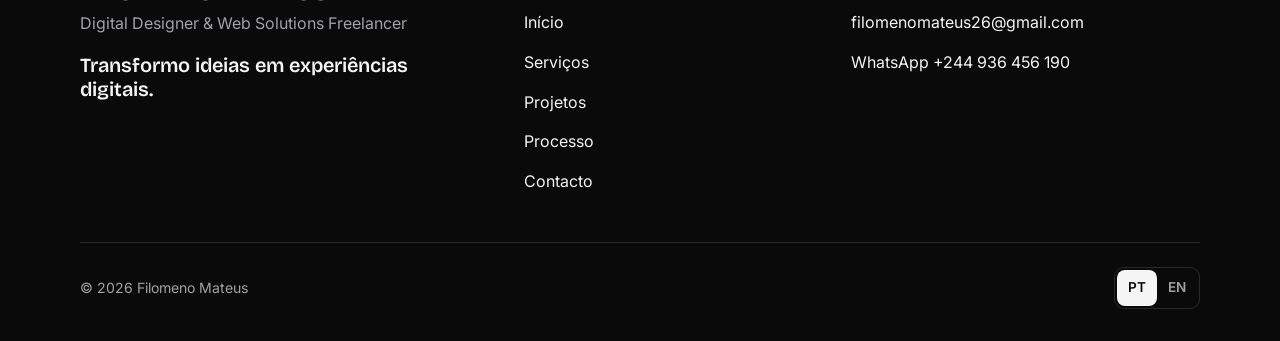
==== commit 19048382: "Publish portfolio improvements Clarify the portfolio offer, simplify contact, update WhatsApp and bu" ====
--- a/index.html
+++ b/index.html
@@ -13,11 +13,10 @@
 <meta name="theme-color" content="#0A0A0B">
 <meta name="twitter:card" content="summary_large_image">
 <link rel="preload" as="image" href="assets/img/filomeno-mateus-780.webp" imagesrcset="assets/img/filomeno-mateus-520.webp 520w, assets/img/filomeno-mateus-780.webp 780w, assets/img/filomeno-mateus-994.webp 994w" imagesizes="(min-width:900px) 520px, 86vw" fetchpriority="high">
-<!-- Quando tiveres o domínio real, descomenta e substitui O-TEU-DOMINIO (ver README):
-<link rel="canonical" href="https://O-TEU-DOMINIO/">
-<meta property="og:url" content="https://O-TEU-DOMINIO/">
-<meta property="og:image" content="https://O-TEU-DOMINIO/og-image.png">
--->
+<link rel="canonical" href="https://filomenomateus26-dev.github.io/filomeno-mateus-portfolio/">
+<meta property="og:url" content="https://filomenomateus26-dev.github.io/filomeno-mateus-portfolio/">
+<meta property="og:image" content="https://filomenomateus26-dev.github.io/filomeno-mateus-portfolio/og-image.png">
+<meta property="og:image:alt" content="Portfólio de Filomeno Mateus — Digital Designer &amp; Web Solutions Freelancer">
 <link rel="icon" href="favicon.svg" type="image/svg+xml">
 <link rel="apple-touch-icon" href="apple-touch-icon.png">
 <link rel="preconnect" href="https://fonts.googleapis.com">
@@ -211,8 +210,9 @@
         <div class="case-info">
           <span class="cat"><svg class="icon" aria-hidden="true"><use href="#i-layout"/></svg><span data-i18n="p1.cat">Web Design / Landing Page</span></span>
           <h3 id="p1-t" data-i18n="p1.t">Landing page para restaurante</h3>
-          <p class="d" data-i18n="p1.d">Conceito de página para apresentar menu, localização, horários e um caminho claro para pedidos ou reservas.</p>
-          <div class="obj"><b data-i18n="prj.obj">Objetivo</b><span data-i18n="p1.o">Encurtar o caminho entre ver o menu e fazer uma reserva.</span></div>
+          <p class="d" data-i18n="p1.d">Cenário conceptual: reunir o menu, horário, localização e reserva numa página clara, sobretudo para quem chega pelo telemóvel.</p>
+          <div class="obj"><b data-i18n="prj.obj">Objetivo</b><span data-i18n="p1.o">Facilitar a decisão do visitante e deixar um caminho claro até à reserva.</span></div>
+          <div class="obj"><b data-i18n="prj.approach">Abordagem</b><span data-i18n="p1.approach">Dar prioridade às informações práticas e manter a ação de reserva visível, sem esconder o menu e os contactos.</span></div>
           <a class="btn btn-ghost" href="#contact" data-service="websites" data-project="p1"><span data-i18n="prj.cta">Quero um projeto semelhante</span><svg class="icon" aria-hidden="true"><use href="#i-arrow"/></svg></a>
         </div>
       </article>
@@ -297,10 +297,10 @@
   <div class="wrap contact-grid">
     <div>
       <h2 id="contact-h" data-i18n="ct.h">Vamos conversar sobre o teu projeto.</h2>
-      <p class="intro" data-i18n="ct.p">Conta-me o que pretendes criar. Vamos analisar a tua ideia e definir os próximos passos.</p>
+      <p class="intro" data-i18n="ct.p">Conta-me o que pretendes criar. O serviço e o orçamento são opcionais; indica apenas o essencial para começarmos a conversa.</p>
       <div class="methods">
         <a class="method frame" id="mail-link" href="mailto:filomenomateus26@gmail.com"><svg class="icon" aria-hidden="true"><use href="#i-mail"/></svg><div><small data-i18n="ct.email">Email</small><span>filomenomateus26@gmail.com</span></div></a>
-        <a class="method frame" id="wa-link" href="https://wa.me/244936638440" target="_blank" rel="noopener"><svg class="icon" aria-hidden="true"><use href="#i-chat"/></svg><div><small>WhatsApp</small><span>+244 936 638 440</span></div></a>
+        <a class="method frame" id="wa-link" href="https://wa.me/244936456190" target="_blank" rel="noopener"><svg class="icon" aria-hidden="true"><use href="#i-chat"/></svg><div><small>WhatsApp</small><span>+244 936 456 190</span></div></a>
       </div>
       <div class="socials" id="socials" hidden aria-label="Redes sociais" data-i18n-attr="aria-label:ct.social"></div>
     </div>
@@ -309,17 +309,17 @@
       <div class="hp" aria-hidden="true"><label>Website<input type="text" name="website" id="f-hp" tabindex="-1" autocomplete="off"></label></div>
       <div class="field"><label for="f-name" data-i18n="f.name">Nome</label><input class="inp" id="f-name" name="name" type="text" autocomplete="name" aria-describedby="e-name" required><p class="err" id="e-name"></p></div>
       <div class="field"><label for="f-email" data-i18n="f.email">Email</label><input class="inp" id="f-email" name="email" type="email" autocomplete="email" inputmode="email" aria-describedby="e-email" required><p class="err" id="e-email"></p></div>
-      <div class="field"><label for="f-service" data-i18n="f.service">Serviço de interesse</label>
-        <select class="sel" id="f-service" name="service" aria-describedby="e-service" required>
+      <div class="field"><label for="f-service"><span data-i18n="f.service">Serviço de interesse</span> <span class="opt-t" data-i18n="f.opt">(opcional)</span></label>
+        <select class="sel" id="f-service" name="service">
           <option value="" data-i18n="f.s0">Seleciona um serviço</option>
           <option value="websites" data-i18n="f.s1">Websites &amp; Landing Pages</option>
           <option value="content" data-i18n="f.s2">Conteúdo audiovisual &amp; design para redes sociais</option>
           <option value="apps" data-i18n="f.s3">Aplicações web &amp; micro-SaaS</option>
           <option value="other" data-i18n="f.s4">Ainda não sei / outro</option>
-        </select><p class="err" id="e-service"></p></div>
+        </select></div>
       <div class="field"><label for="f-msg" data-i18n="f.msg">Descrição do projeto</label><textarea class="ta" id="f-msg" name="message" aria-describedby="e-msg" required></textarea><p class="err" id="e-msg"></p></div>
-      <div class="field"><label for="f-budget"><span data-i18n="f.budget">Orçamento</span> <span class="opt-t" data-i18n="f.opt">(opcional)</span></label><input class="inp" id="f-budget" name="budget" type="text" data-i18n-attr="placeholder:f.bph" placeholder="Ex.: 150 000 Kz ou 300 USD" autocomplete="off"></div>
-      <div class="field"><label class="consent" for="f-consent"><input type="checkbox" id="f-consent" name="consent" aria-describedby="e-consent"><span data-i18n="f.consent">Aceito que os meus dados sejam usados apenas para responder a este pedido.</span></label><p class="err" id="e-consent"></p></div>
+      <div class="field"><label for="f-budget"><span data-i18n="f.budget">Orçamento</span> <span class="opt-t" data-i18n="f.opt">(opcional)</span></label><input class="inp" id="f-budget" name="budget" type="text" data-i18n-attr="placeholder:f.bph" placeholder="Ex.: a partir de 60 000 Kz ou 300 USD" autocomplete="off"></div>
+      <div class="field"><label class="consent" for="f-consent"><input type="checkbox" id="f-consent" name="consent" aria-describedby="e-consent" required><span data-i18n="f.consent">Aceito que os meus dados sejam usados apenas para responder a este pedido.</span></label><p class="err" id="e-consent"></p></div>
       <div class="form-actions">
         <button class="btn btn-accent" type="submit"><svg class="icon" aria-hidden="true"><use href="#i-mail"/></svg><span data-i18n="f.send">Enviar por email</span></button>
         <button class="btn btn-ghost" type="button" id="send-wa"><svg class="icon" aria-hidden="true"><use href="#i-chat"/></svg><span data-i18n="f.sendwa">Enviar por WhatsApp</span></button>
@@ -353,7 +353,7 @@
         <h3 data-i18n="foot.contact">Contacto</h3>
         <ul>
           <li><a href="mailto:filomenomateus26@gmail.com" id="foot-mail">filomenomateus26@gmail.com</a></li>
-          <li><a href="https://wa.me/244936638440" id="foot-wa" target="_blank" rel="noopener">WhatsApp +244 936 638 440</a></li>
+          <li><a href="https://wa.me/244936456190" id="foot-wa" target="_blank" rel="noopener">WhatsApp +244 936 456 190</a></li>
         </ul>
         <div class="socials" id="foot-socials" hidden></div>
       </div>
@@ -368,11 +368,11 @@
   </div>
 </footer>
 
-<a class="fab" id="fab-wa" href="https://wa.me/244936638440" target="_blank" rel="noopener" aria-label="WhatsApp" data-i18n-attr="aria-label:fab.aria"><svg class="icon" aria-hidden="true"><use href="#i-chat"/></svg><span data-i18n="fab.t">Falar no WhatsApp</span></a>
+<a class="fab" id="fab-wa" href="https://wa.me/244936456190" target="_blank" rel="noopener" aria-label="WhatsApp" data-i18n-attr="aria-label:fab.aria"><svg class="icon" aria-hidden="true"><use href="#i-chat"/></svg><span data-i18n="fab.t">Falar no WhatsApp</span></a>
 
 <script src="assets/js/config.js?v=2"></script>
-<script src="assets/js/translations.js?v=2"></script>
-<script src="assets/js/main.js?v=2"></script>
-<script src="assets/js/scene3d.js?v=2"></script>
+<script src="assets/js/translations.js?v=3"></script>
+<script src="assets/js/main.js?v=3"></script>
+<script src="assets/js/scene3d.js?v=3"></script>
 </body>
 </html>
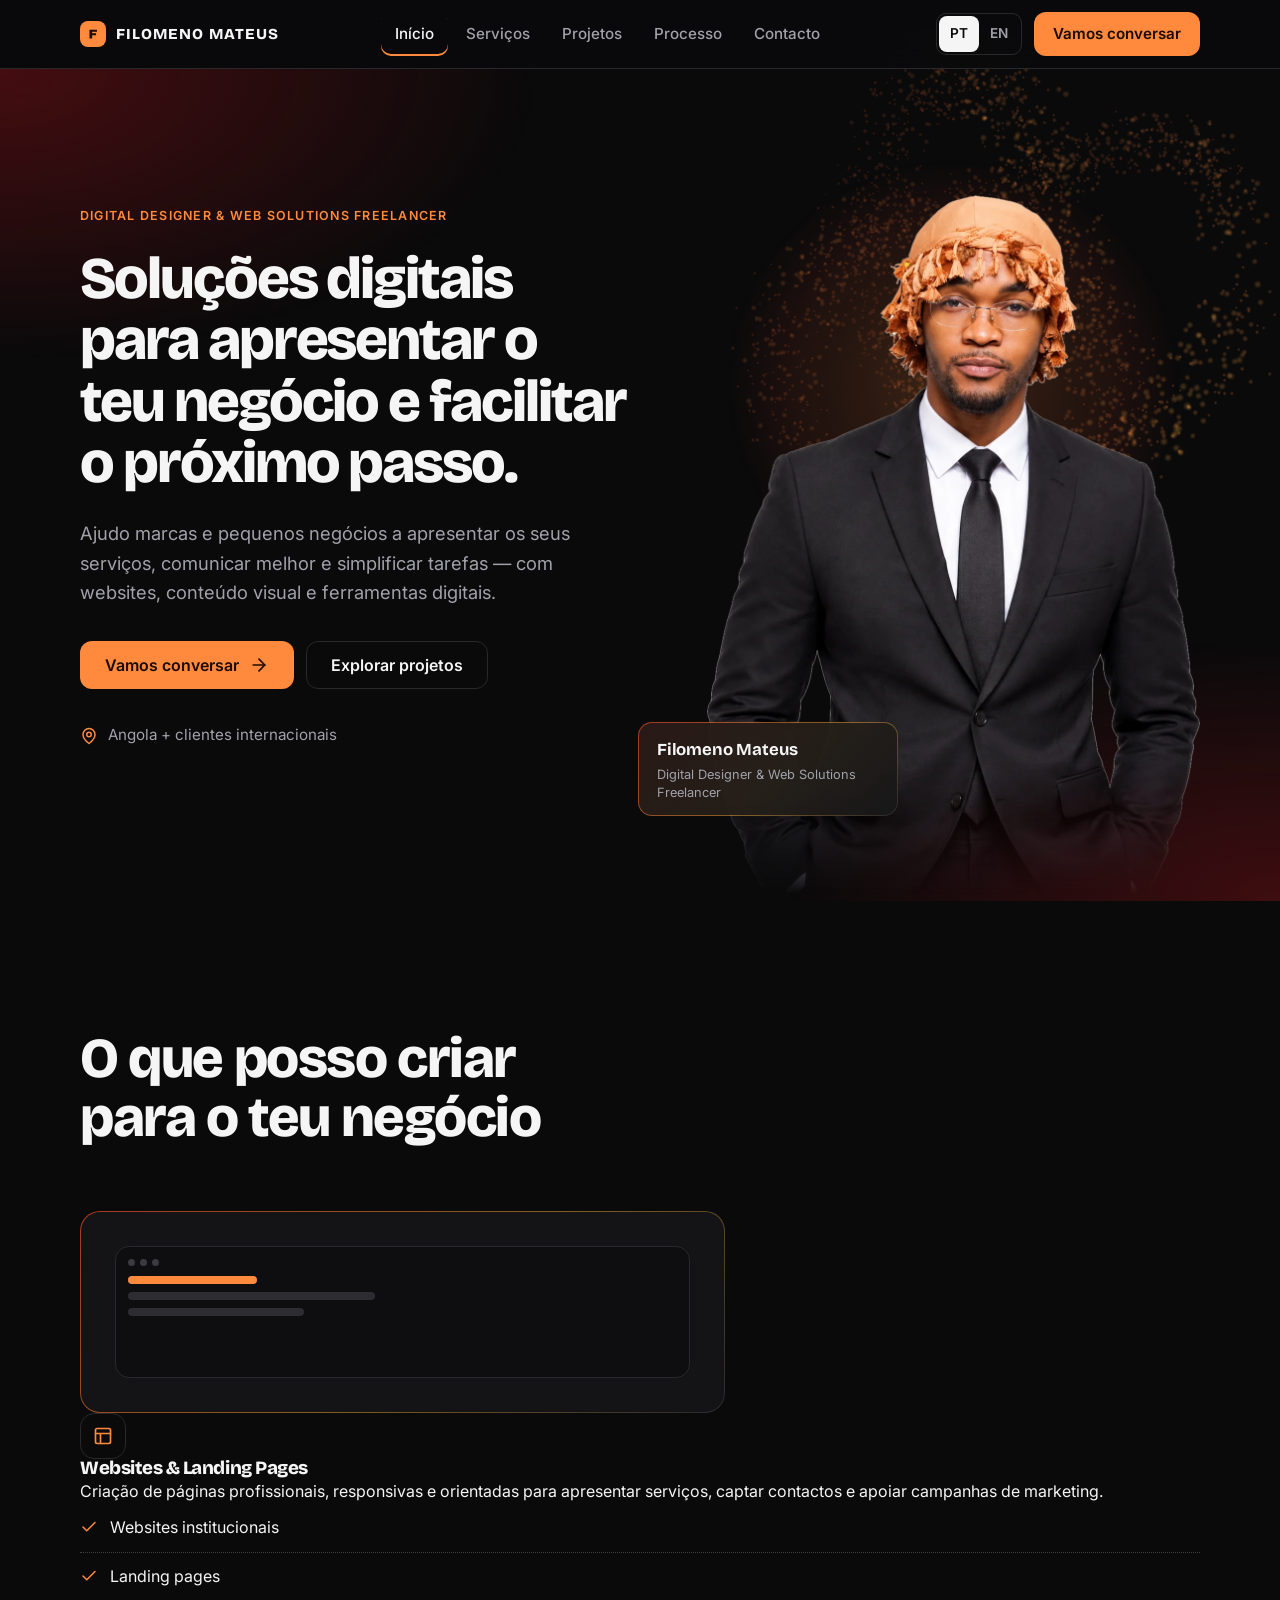
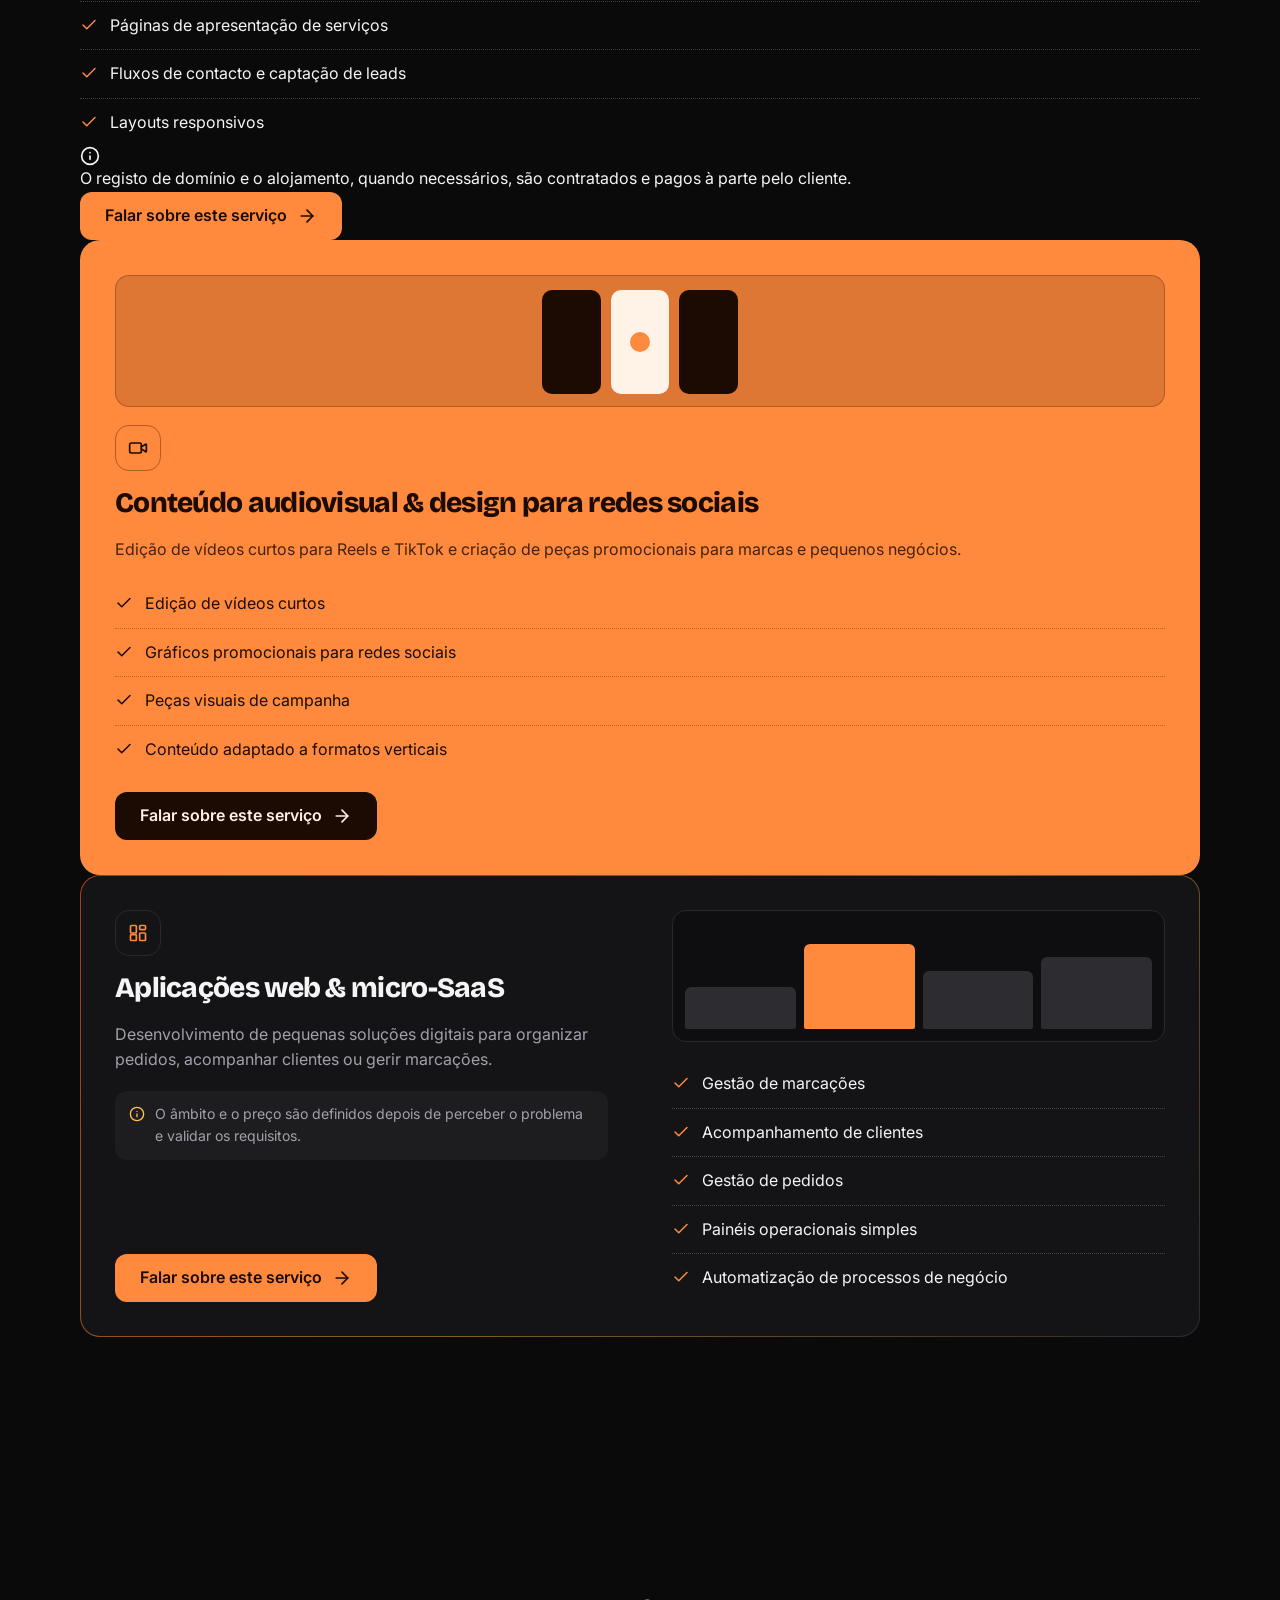
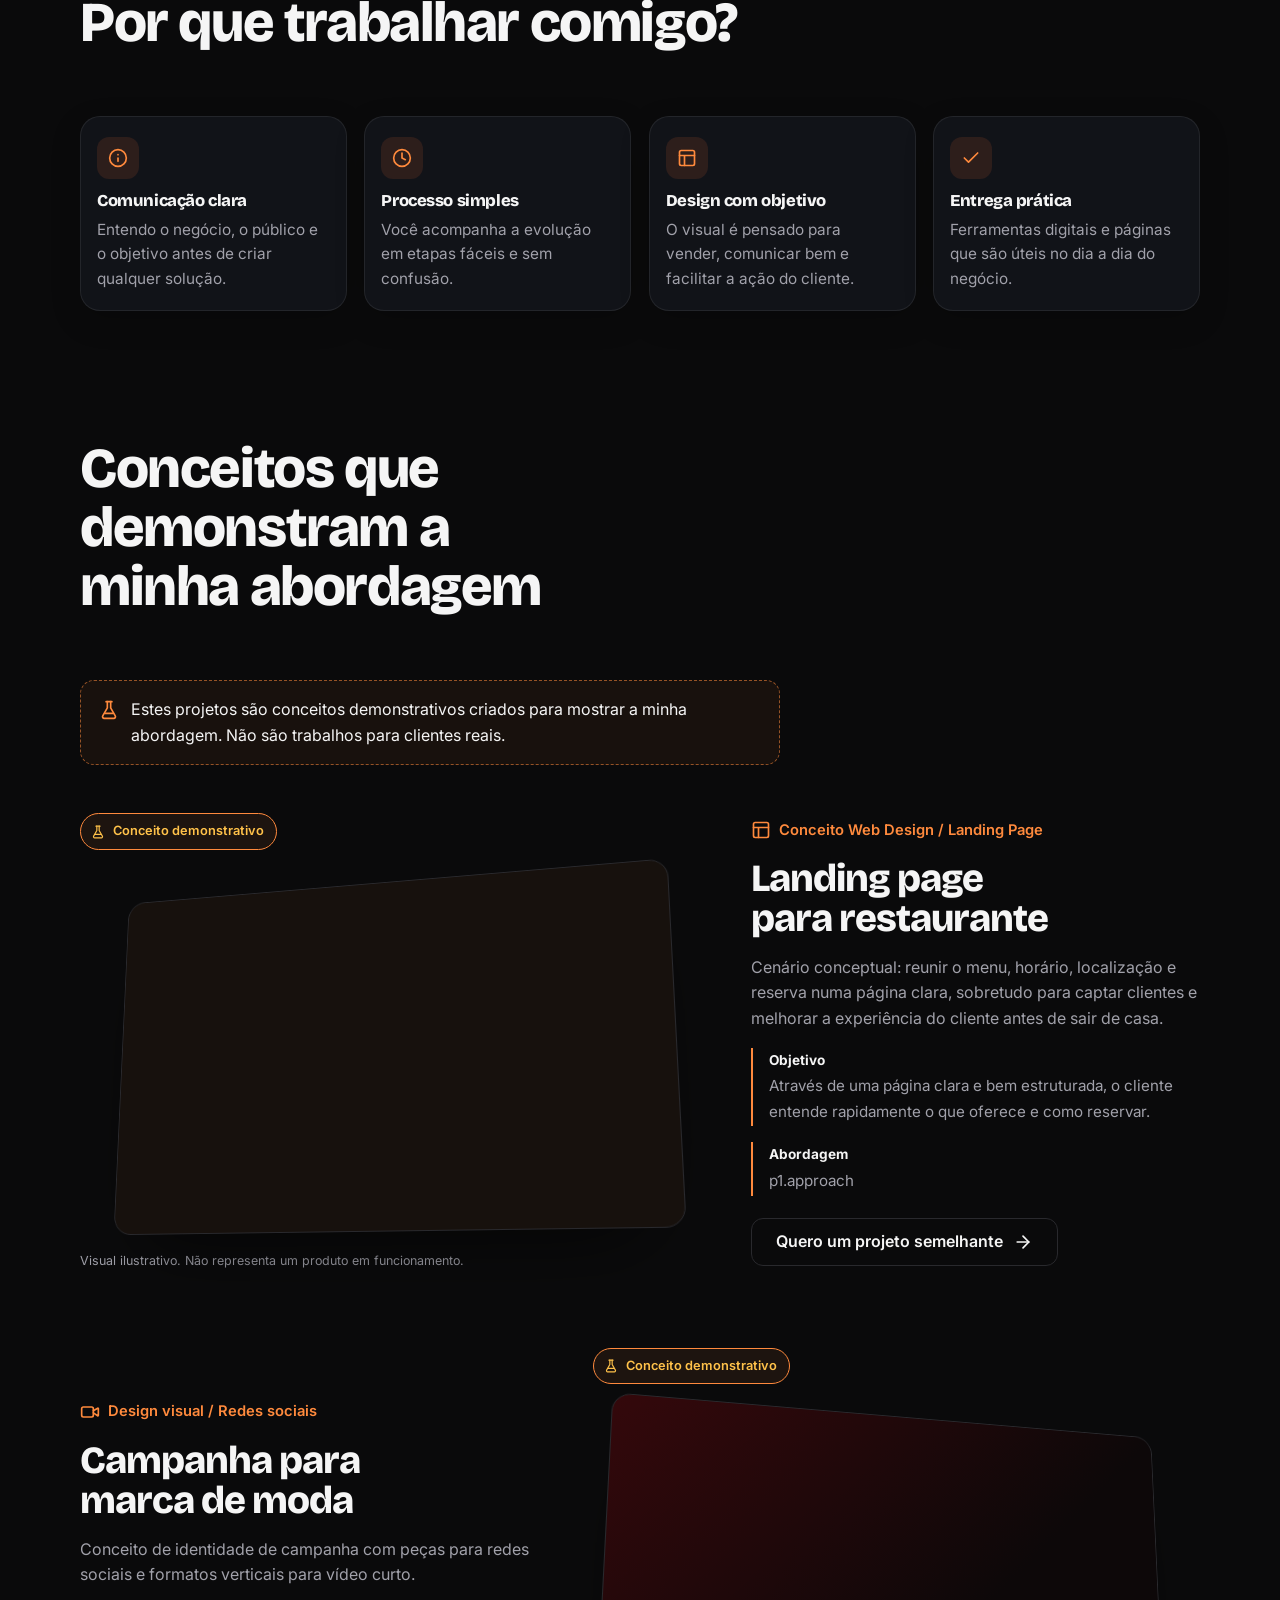
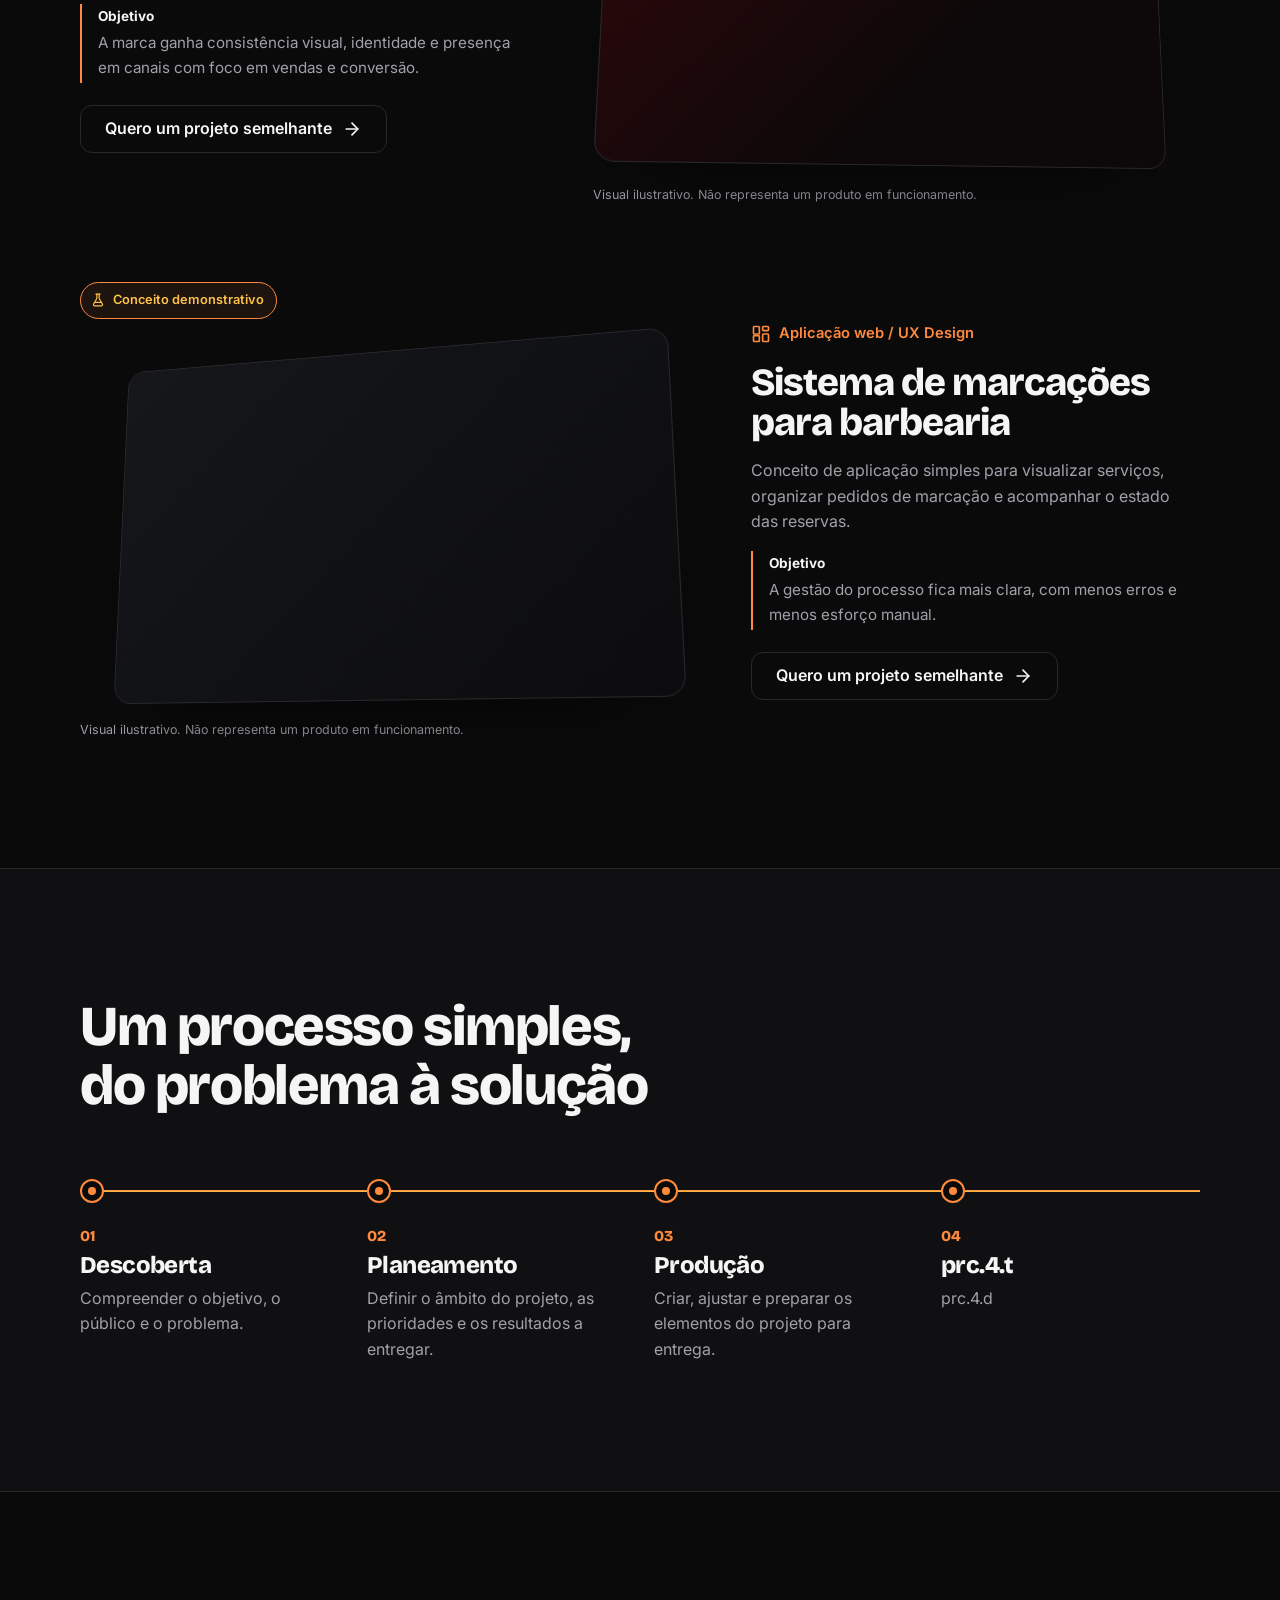
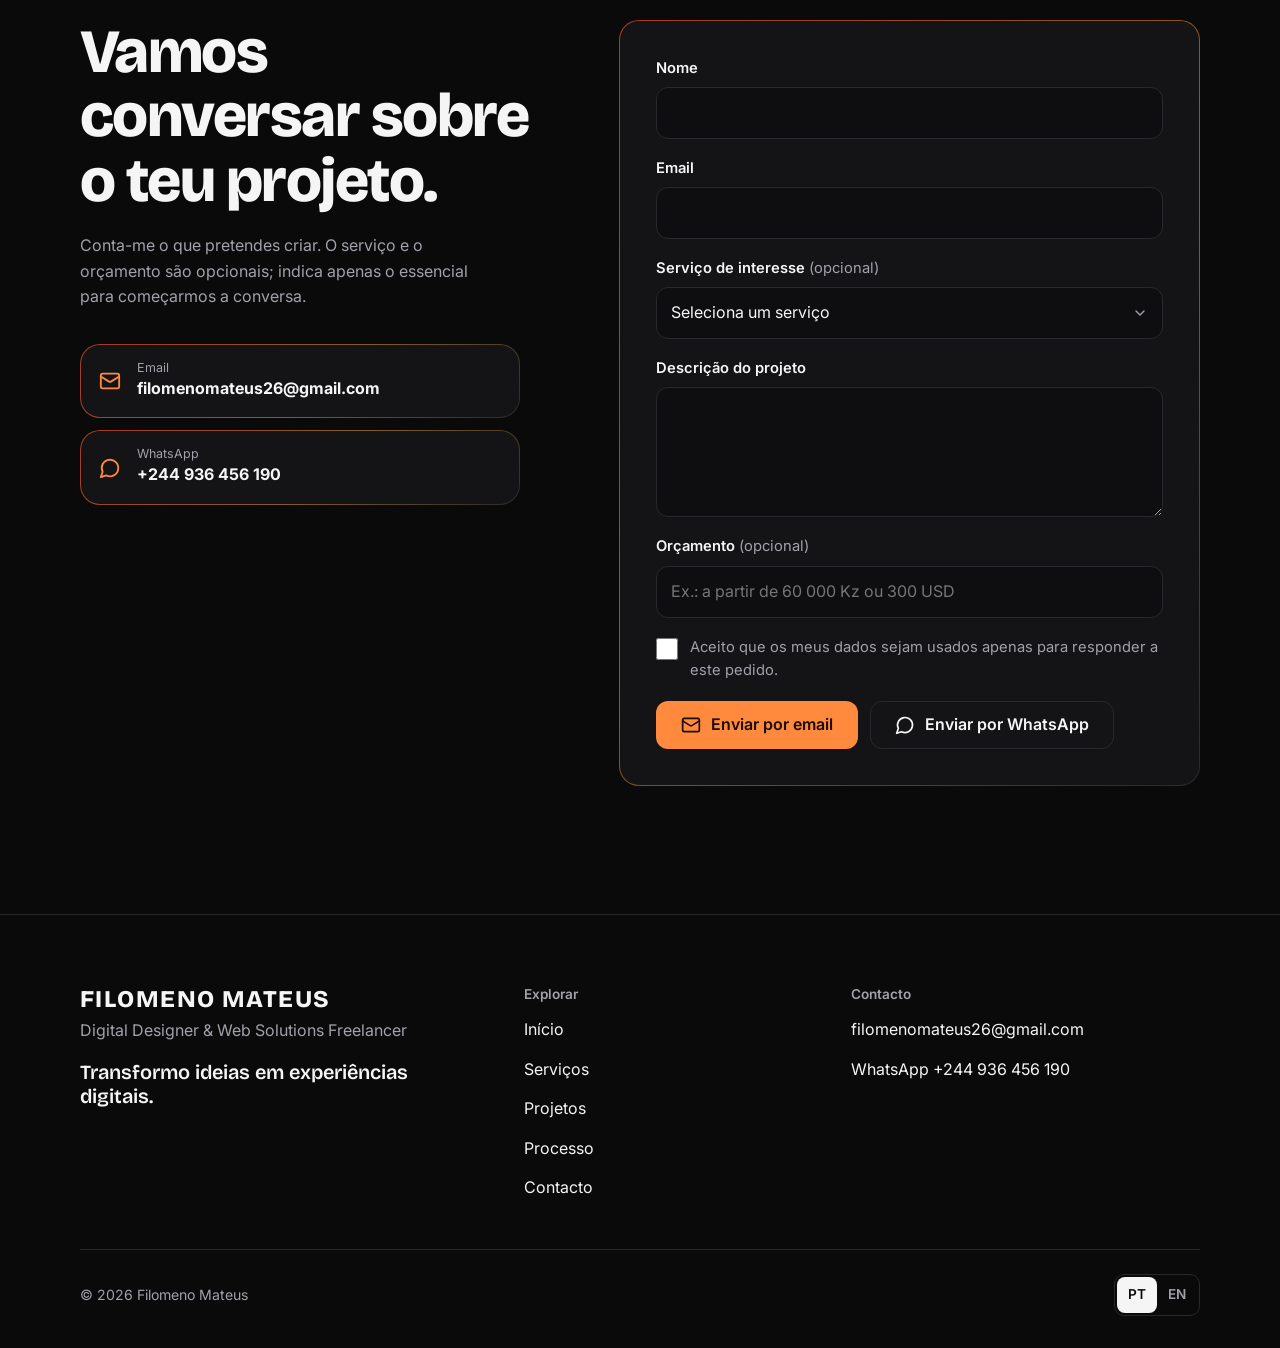
==== commit 326bacbc: "Add a trust/why-work-with-me section to improve conversion and credibility" ====
--- a/index.html
+++ b/index.html
@@ -12,7 +12,7 @@
 <meta property="og:locale:alternate" content="en_US">
 <meta name="theme-color" content="#0A0A0B">
 <meta name="twitter:card" content="summary_large_image">
-<link rel="preload" as="image" href="assets/img/filomeno-mateus-780.webp" imagesrcset="assets/img/filomeno-mateus-520.webp 520w, assets/img/filomeno-mateus-780.webp 780w, assets/img/filomeno-mateus-994.webp 994w" imagesizes="(min-width:900px) 520px, 86vw" fetchpriority="high">
+<link rel="preload" as="image" href="assets/img/filomeno-mateus-780.webp" imagesrcset="assets/img/filomeno-mateus-520.webp 520w, assets/img/filomeno-mateus-780.webp 780w, assets/img/filomeno-mateus-994.webp 994w">
 <link rel="canonical" href="https://filomenomateus26-dev.github.io/filomeno-mateus-portfolio/">
 <meta property="og:url" content="https://filomenomateus26-dev.github.io/filomeno-mateus-portfolio/">
 <meta property="og:image" content="https://filomenomateus26-dev.github.io/filomeno-mateus-portfolio/og-image.png">
@@ -37,7 +37,7 @@
     <symbol id="i-pin" viewBox="0 0 24 24"><path d="M20 10c0 6-8 12-8 12s-8-6-8-12a8 8 0 0 1 16 0Z"/><circle cx="12" cy="10" r="3"/></symbol>
     <symbol id="i-layout" viewBox="0 0 24 24"><rect x="3" y="3" width="18" height="18" rx="2"/><path d="M3 9h18M9 21V9"/></symbol>
     <symbol id="i-video" viewBox="0 0 24 24"><path d="m16 13 5.22 3.48a.5.5 0 0 0 .78-.42V7.94a.5.5 0 0 0-.75-.43L16 10.5"/><rect x="2" y="6" width="14" height="12" rx="2"/></symbol>
-    <symbol id="i-dash" viewBox="0 0 24 24"><rect x="3" y="3" width="7" height="9" rx="1"/><rect x="14" y="3" width="7" height="5" rx="1"/><rect x="14" y="12" width="7" height="9" rx="1"/><rect x="3" y="16" width="7" height="5" rx="1"/></symbol>
+    <symbol id="i-dash" viewBox="0 0 24 24"><rect x="3" y="3" width="7" height="9" rx="1"/><rect x="14" y="3" width="7" height="5" rx="1"/><rect x="14" y="12" width="7" height="9" rx="1"/><rect x="3" y="14" width="7" height="7" rx="1"/></symbol>
     <symbol id="i-check" viewBox="0 0 24 24"><path d="M20 6 9 17l-5-5"/></symbol>
     <symbol id="i-info" viewBox="0 0 24 24"><circle cx="12" cy="12" r="10"/><path d="M12 16v-4M12 8h.01"/></symbol>
     <symbol id="i-clock" viewBox="0 0 24 24"><circle cx="12" cy="12" r="10"/><path d="M12 6v6l4 2"/></symbol>
@@ -93,7 +93,7 @@
     <div class="hero-copy">
       <p class="eyebrow" data-seq style="--d:0" data-i18n="hero.eyebrow">DIGITAL DESIGNER &amp; WEB SOLUTIONS FREELANCER</p>
       <h1 id="hero-h" data-seq style="--d:1" data-i18n="hero.h1">Transformo ideias em experiências digitais que fazem o teu negócio avançar.</h1>
-      <p class="lead" data-seq style="--d:2" data-i18n="hero.sub">Crio websites, conteúdos visuais e pequenas soluções digitais para ajudar marcas e negócios a comunicar melhor, organizar processos e crescer.</p>
+      <p class="lead" data-seq style="--d:2" data-i18n="hero.sub">Crio websites, conteúdos visuais e pequenas soluções digitais para ajudar marcas e negócios a comunicar melhor, organizar processos e captar mais clientes.</p>
       <div class="cta-row" data-seq style="--d:3">
         <a class="btn btn-accent" href="#contact"><span data-i18n="hero.cta1">Vamos conversar</span><svg class="icon" aria-hidden="true"><use href="#i-arrow"/></svg></a>
         <a class="btn btn-ghost" href="#projects" data-i18n="hero.cta2">Explorar projetos</a>
@@ -102,8 +102,7 @@
     </div>
     <figure class="hero-fig">
       <div class="glow" aria-hidden="true"></div>
-      <!-- Para trocar a fotografia: substitui os ficheiros em assets/img (mesmos nomes) ou ajusta src/srcset. Vê o README. -->
-      <img class="portrait" src="assets/img/filomeno-mateus-780.webp" srcset="assets/img/filomeno-mateus-520.webp 520w, assets/img/filomeno-mateus-780.webp 780w, assets/img/filomeno-mateus-994.webp 994w" sizes="(min-width:900px) 520px, 86vw" width="780" height="1116" decoding="async" alt="Retrato de Filomeno Mateus, de fato preto, óculos e barrete cor de laranja com borlas" data-i18n-attr="alt:hero.alt" fetchpriority="high">
+      <img class="portrait" src="assets/img/filomeno-mateus-780.webp" srcset="assets/img/filomeno-mateus-520.webp 520w, assets/img/filomeno-mateus-780.webp 780w, assets/img/filomeno-mateus-994.webp 994w" alt="Retrato de Filomeno Mateus" loading="eager">
       <figcaption class="id-card">
         <strong>Filomeno Mateus</strong>
         <span data-i18n="role">Digital Designer &amp; Web Solutions Freelancer</span>
@@ -121,7 +120,7 @@
     <div class="svc-grid">
 
       <article class="svc svc-1 frame" data-tilt="5">
-        <div class="mini" aria-hidden="true"><div class="mini-b"><i></i><i></i><i></i></div><div><div><div class="bar-l a"></div><div class="bar-l w"></div><div class="bar-l s"></div></div><div class="blk"></div></div></div>
+        <div class="mini" aria-hidden="true"><div class="mini-b"><i></i><i></i><i></i></div><div><div><div class="bar-l a"></div><div class="bar-l w"></div><div class="bar-l s"></div></div><div class="bar-r"></div></div></div></div>
         <span class="svc-ico" aria-hidden="true"><svg class="icon"><use href="#i-layout"/></svg></span>
         <h3 data-i18n="svc.1.t">Websites &amp; Landing Pages</h3>
         <p class="d" data-i18n="svc.1.d">Criação de páginas profissionais, responsivas e orientadas para apresentar serviços, captar contactos e apoiar campanhas de marketing.</p>
@@ -174,6 +173,86 @@
   </div>
 </section>
 
+<section class="sec trust" aria-labelledby="trust-h">
+  <style>
+    .trust-wrap {
+      display: grid;
+      grid-template-columns: repeat(4, minmax(0, 1fr));
+      gap: 1.1rem;
+      margin-top: 1.5rem;
+    }
+    .trust-card {
+      background: rgba(18, 20, 26, 0.9);
+      border: 1px solid rgba(255,255,255,0.08);
+      border-radius: 20px;
+      padding: 1.3rem 1rem 1.15rem;
+      box-shadow: 0 10px 30px rgba(0,0,0,0.18);
+    }
+    .trust-card .icon-wrap {
+      width: 42px;
+      height: 42px;
+      border-radius: 12px;
+      background: rgba(255, 112, 62, 0.12);
+      display: inline-flex;
+      align-items: center;
+      justify-content: center;
+      margin-bottom: 0.8rem;
+      color: var(--accent);
+    }
+    .trust-card .icon-wrap svg {
+      width: 20px;
+      height: 20px;
+    }
+    .trust-card h3 {
+      margin: 0 0 0.5rem;
+      font-size: 1.04rem;
+    }
+    .trust-card p {
+      margin: 0;
+      color: var(--muted);
+      line-height: 1.6;
+      font-size: 0.96rem;
+    }
+    @media (max-width: 900px) {
+      .trust-wrap {
+        grid-template-columns: repeat(2, minmax(0, 1fr));
+      }
+    }
+    @media (max-width: 520px) {
+      .trust-wrap {
+        grid-template-columns: 1fr;
+      }
+    }
+  </style>
+  <div class="wrap">
+    <div class="sec-head">
+      <h2 id="trust-h">Por que trabalhar comigo?</h2>
+    </div>
+    <div class="trust-wrap">
+      <article class="trust-card">
+        <div class="icon-wrap"><svg class="icon" aria-hidden="true"><use href="#i-info"/></svg></div>
+        <h3>Comunicação clara</h3>
+        <p>Entendo o negócio, o público e o objetivo antes de criar qualquer solução.</p>
+      </article>
+      <article class="trust-card">
+        <div class="icon-wrap"><svg class="icon" aria-hidden="true"><use href="#i-clock"/></svg></div>
+        <h3>Processo simples</h3>
+        <p>Você acompanha a evolução em etapas fáceis e sem confusão.</p>
+      </article>
+      <article class="trust-card">
+        <div class="icon-wrap"><svg class="icon" aria-hidden="true"><use href="#i-layout"/></svg></div>
+        <h3>Design com objetivo</h3>
+        <p>O visual é pensado para vender, comunicar bem e facilitar a ação do cliente.</p>
+      </article>
+      <article class="trust-card">
+        <div class="icon-wrap"><svg class="icon" aria-hidden="true"><use href="#i-check"/></svg></div>
+        <h3>Entrega prática</h3>
+        <p>Ferramentas digitais e páginas que são úteis no dia a dia do negócio.</p>
+      </article>
+    </div>
+  </div>
+</section>
+
 <!-- ================= PROJECTS ================= -->
 <section class="sec" id="projects" aria-labelledby="projects-h" style="padding-top:0">
   <div class="wrap">
@@ -188,7 +267,7 @@
       <article class="case" aria-labelledby="p1-t">
         <div>
           <span class="badge"><svg class="icon" aria-hidden="true"><use href="#i-flask"/></svg><span data-i18n="prj.badge">Conceito demonstrativo</span></span>
-          <div class="vis v-rest" data-tilt="4" role="img" aria-label="Pré-visualização ilustrativa de uma landing page de restaurante com menu, horário, localização e botão de reserva" data-i18n-attr="aria-label:p1.alt">
+          <div class="vis v-rest" data-tilt="4" role="img" aria-label="Pré-visualização ilustrativa de uma landing page de restaurante com menu, horário, localização e botão de reserva" data-i18n-attr="aria-label:prj.cap">
             <div class="mock rest" aria-hidden="true">
               <div class="rest-top"><span class="rest-logo" data-i18n="m1.logo">Nome do restaurante</span><span class="rest-links" data-i18n="m1.links">Menu · Local · Horário</span><span class="rest-btn" data-i18n="m1.btn">Reservar</span></div>
               <div class="rest-body">
@@ -212,7 +291,7 @@
           <h3 id="p1-t" data-i18n="p1.t">Landing page para restaurante</h3>
           <p class="d" data-i18n="p1.d">Cenário conceptual: reunir o menu, horário, localização e reserva numa página clara, sobretudo para quem chega pelo telemóvel.</p>
           <div class="obj"><b data-i18n="prj.obj">Objetivo</b><span data-i18n="p1.o">Facilitar a decisão do visitante e deixar um caminho claro até à reserva.</span></div>
-          <div class="obj"><b data-i18n="prj.approach">Abordagem</b><span data-i18n="p1.approach">Dar prioridade às informações práticas e manter a ação de reserva visível, sem esconder o menu e os contactos.</span></div>
+          <div class="obj"><b data-i18n="prj.approach">Abordagem</b><span data-i18n="p1.approach">Dar prioridade às informações práticas e manter a ação de reserva visível, sem esconder o fluxo principal.</span></div>
           <a class="btn btn-ghost" href="#contact" data-service="websites" data-project="p1"><span data-i18n="prj.cta">Quero um projeto semelhante</span><svg class="icon" aria-hidden="true"><use href="#i-arrow"/></svg></a>
         </div>
       </article>
@@ -221,7 +300,7 @@
       <article class="case flip" aria-labelledby="p2-t">
         <div>
           <span class="badge"><svg class="icon" aria-hidden="true"><use href="#i-flask"/></svg><span data-i18n="prj.badge">Conceito demonstrativo</span></span>
-          <div class="vis v-fash" data-tilt="4" role="img" aria-label="Pré-visualização ilustrativa de uma campanha de moda com cartaz, publicação para redes sociais e vídeo vertical" data-i18n-attr="aria-label:p2.alt">
+          <div class="vis v-fash" data-tilt="4" role="img" aria-label="Pré-visualização ilustrativa de uma campanha de moda com cartaz, publicação para redes sociais e vídeo vertical" data-i18n-attr="aria-label:prj.cap">
             <div class="mock fash" aria-hidden="true">
               <div class="poster"><small data-i18n="m2.k">Campanha</small><h4 data-i18n="m2.h">A tua marca, em movimento.</h4></div>
               <div class="reel"><span class="tag">Reels</span><span class="pl"><svg viewBox="0 0 24 24"><use href="#i-play"/></svg></span><span class="pg"></span></div>
@@ -243,7 +322,7 @@
       <article class="case" aria-labelledby="p3-t">
         <div>
           <span class="badge"><svg class="icon" aria-hidden="true"><use href="#i-flask"/></svg><span data-i18n="prj.badge">Conceito demonstrativo</span></span>
-          <div class="vis v-barb" data-tilt="4" role="img" aria-label="Pré-visualização ilustrativa de uma aplicação de marcações para barbearia: ecrã de telemóvel para escolher serviço e painel com estados dos pedidos" data-i18n-attr="aria-label:p3.alt">
+          <div class="vis v-barb" data-tilt="4" role="img" aria-label="Pré-visualização ilustrativa de uma aplicação de marcações para barbearia: ecrã de telemóvel para escolher serviço e ver horários disponíveis" data-i18n-attr="aria-label:prj.cap">
             <div class="mock barb" aria-hidden="true">
               <div class="phone">
                 <h4 data-i18n="m3.h">Marcar serviço</h4>
@@ -285,8 +364,8 @@
       <ol class="steps">
       <li class="step" style="--i:0"><span class="node" aria-hidden="true"></span><span class="n">01</span><h3 data-i18n="prc.1.t">Descoberta</h3><p data-i18n="prc.1.d">Compreender o objetivo, o público e o problema.</p></li>
       <li class="step" style="--i:1"><span class="node" aria-hidden="true"></span><span class="n">02</span><h3 data-i18n="prc.2.t">Planeamento</h3><p data-i18n="prc.2.d">Definir o âmbito do projeto, as prioridades e os resultados a entregar.</p></li>
-      <li class="step" style="--i:2"><span class="node" aria-hidden="true"></span><span class="n">03</span><h3 data-i18n="prc.3.t">Produção</h3><p data-i18n="prc.3.d">Desenhar, construir e rever a solução.</p></li>
-      <li class="step" style="--i:3"><span class="node" aria-hidden="true"></span><span class="n">04</span><h3 data-i18n="prc.4.t">Entrega</h3><p data-i18n="prc.4.d">Apresentar o resultado e explicar os próximos passos.</p></li>
+      <li class="step" style="--i:2"><span class="node" aria-hidden="true"></span><span class="n">03</span><h3 data-i18n="prc.3.t">Produção</h3><p data-i18n="prc.3.d">Desenhar, construir e rever os elementos do projeto até ficar claros e funcionais.</p></li>
+      <li class="step" style="--i:3"><span class="node" aria-hidden="true"></span><span class="n">04</span><h3 data-i18n="prc.4.t">Entrega</h3><p data-i18n="prc.4.d">Apresentar o resultado e explicar como usar a solução no dia a dia.</p></li>
       </ol>
     </div>
   </div>
@@ -299,16 +378,16 @@
       <h2 id="contact-h" data-i18n="ct.h">Vamos conversar sobre o teu projeto.</h2>
       <p class="intro" data-i18n="ct.p">Conta-me o que pretendes criar. O serviço e o orçamento são opcionais; indica apenas o essencial para começarmos a conversa.</p>
       <div class="methods">
-        <a class="method frame" id="mail-link" href="mailto:filomenomateus26@gmail.com"><svg class="icon" aria-hidden="true"><use href="#i-mail"/></svg><div><small data-i18n="ct.email">Email</small><span>filomenomateus26@gmail.com</span></div></a>
-        <a class="method frame" id="wa-link" href="https://wa.me/244936456190" target="_blank" rel="noopener"><svg class="icon" aria-hidden="true"><use href="#i-chat"/></svg><div><small>WhatsApp</small><span>+244 936 456 190</span></div></a>
+        <a class="method frame" id="mail-link" href="mailto:filomenomateus26@gmail.com"><svg class="icon" aria-hidden="true"><use href="#i-mail"/></svg><div><small data-i18n="ct.email">Email</small><strong>filomenomateus26@gmail.com</strong></div></a>
+        <a class="method frame" id="wa-link" href="https://wa.me/244936456190" target="_blank" rel="noopener"><svg class="icon" aria-hidden="true"><use href="#i-chat"/></svg><div><small>WhatsApp</small><strong>+244 936 456 190</strong></div></a>
       </div>
       <div class="socials" id="socials" hidden aria-label="Redes sociais" data-i18n-attr="aria-label:ct.social"></div>
     </div>
 
     <form class="form frame" id="form" novalidate aria-labelledby="contact-h">
       <div class="hp" aria-hidden="true"><label>Website<input type="text" name="website" id="f-hp" tabindex="-1" autocomplete="off"></label></div>
-      <div class="field"><label for="f-name" data-i18n="f.name">Nome</label><input class="inp" id="f-name" name="name" type="text" autocomplete="name" aria-describedby="e-name" required><p class="err" id="e-name"></p></div>
-      <div class="field"><label for="f-email" data-i18n="f.email">Email</label><input class="inp" id="f-email" name="email" type="email" autocomplete="email" inputmode="email" aria-describedby="e-email" required><p class="err" id="e-email"></p></div>
+      <div class="field"><label for="f-name" data-i18n="f.name">Nome</label><input class="inp" id="f-name" name="name" type="text" autocomplete="name" aria-describedby="e-name" required><p class="e" id="e-name" hidden data-key="e.name">Indica o teu nome.</p></div>
+      <div class="field"><label for="f-email" data-i18n="f.email">Email</label><input class="inp" id="f-email" name="email" type="email" autocomplete="email" inputmode="email" aria-describedby="e-email" required><p class="e" id="e-email" hidden data-key="e.email">Indica um email válido, por exemplo nome@exemplo.com.</p></div>
       <div class="field"><label for="f-service"><span data-i18n="f.service">Serviço de interesse</span> <span class="opt-t" data-i18n="f.opt">(opcional)</span></label>
         <select class="sel" id="f-service" name="service">
           <option value="" data-i18n="f.s0">Seleciona um serviço</option>
@@ -317,9 +396,9 @@
           <option value="apps" data-i18n="f.s3">Aplicações web &amp; micro-SaaS</option>
           <option value="other" data-i18n="f.s4">Ainda não sei / outro</option>
         </select></div>
-      <div class="field"><label for="f-msg" data-i18n="f.msg">Descrição do projeto</label><textarea class="ta" id="f-msg" name="message" aria-describedby="e-msg" required></textarea><p class="err" id="e-msg"></p></div>
-      <div class="field"><label for="f-budget"><span data-i18n="f.budget">Orçamento</span> <span class="opt-t" data-i18n="f.opt">(opcional)</span></label><input class="inp" id="f-budget" name="budget" type="text" data-i18n-attr="placeholder:f.bph" placeholder="Ex.: a partir de 60 000 Kz ou 300 USD" autocomplete="off"></div>
-      <div class="field"><label class="consent" for="f-consent"><input type="checkbox" id="f-consent" name="consent" aria-describedby="e-consent" required><span data-i18n="f.consent">Aceito que os meus dados sejam usados apenas para responder a este pedido.</span></label><p class="err" id="e-consent"></p></div>
+      <div class="field"><label for="f-msg" data-i18n="f.msg">Descrição do projeto</label><textarea class="ta" id="f-msg" name="message" aria-describedby="e-msg" required></textarea><p class="e" id="e-msg" hidden data-key="e.msg">Descreve o projeto em pelo menos 10 caracteres.</p></div>
+      <div class="field"><label for="f-budget"><span data-i18n="f.budget">Orçamento</span> <span class="opt-t" data-i18n="f.opt">(opcional)</span></label><input class="inp" id="f-budget" name="budget" type="text" inputmode="numeric" placeholder="Ex.: a partir de 60 000 Kz ou 300 USD" data-i18n-attr="placeholder:f.bph"></div>
+      <div class="field"><label class="consent" for="f-consent"><input type="checkbox" id="f-consent" name="consent" aria-describedby="e-consent" required><span data-i18n="f.consent">Aceito que os meus dados sejam usados apenas para responder a este pedido.</span></label><p class="e" id="e-consent" hidden data-key="e.consent">Aceita o consentimento para continuar.</p></div>
       <div class="form-actions">
         <button class="btn btn-accent" type="submit"><svg class="icon" aria-hidden="true"><use href="#i-mail"/></svg><span data-i18n="f.send">Enviar por email</span></button>
         <button class="btn btn-ghost" type="button" id="send-wa"><svg class="icon" aria-hidden="true"><use href="#i-chat"/></svg><span data-i18n="f.sendwa">Enviar por WhatsApp</span></button>
